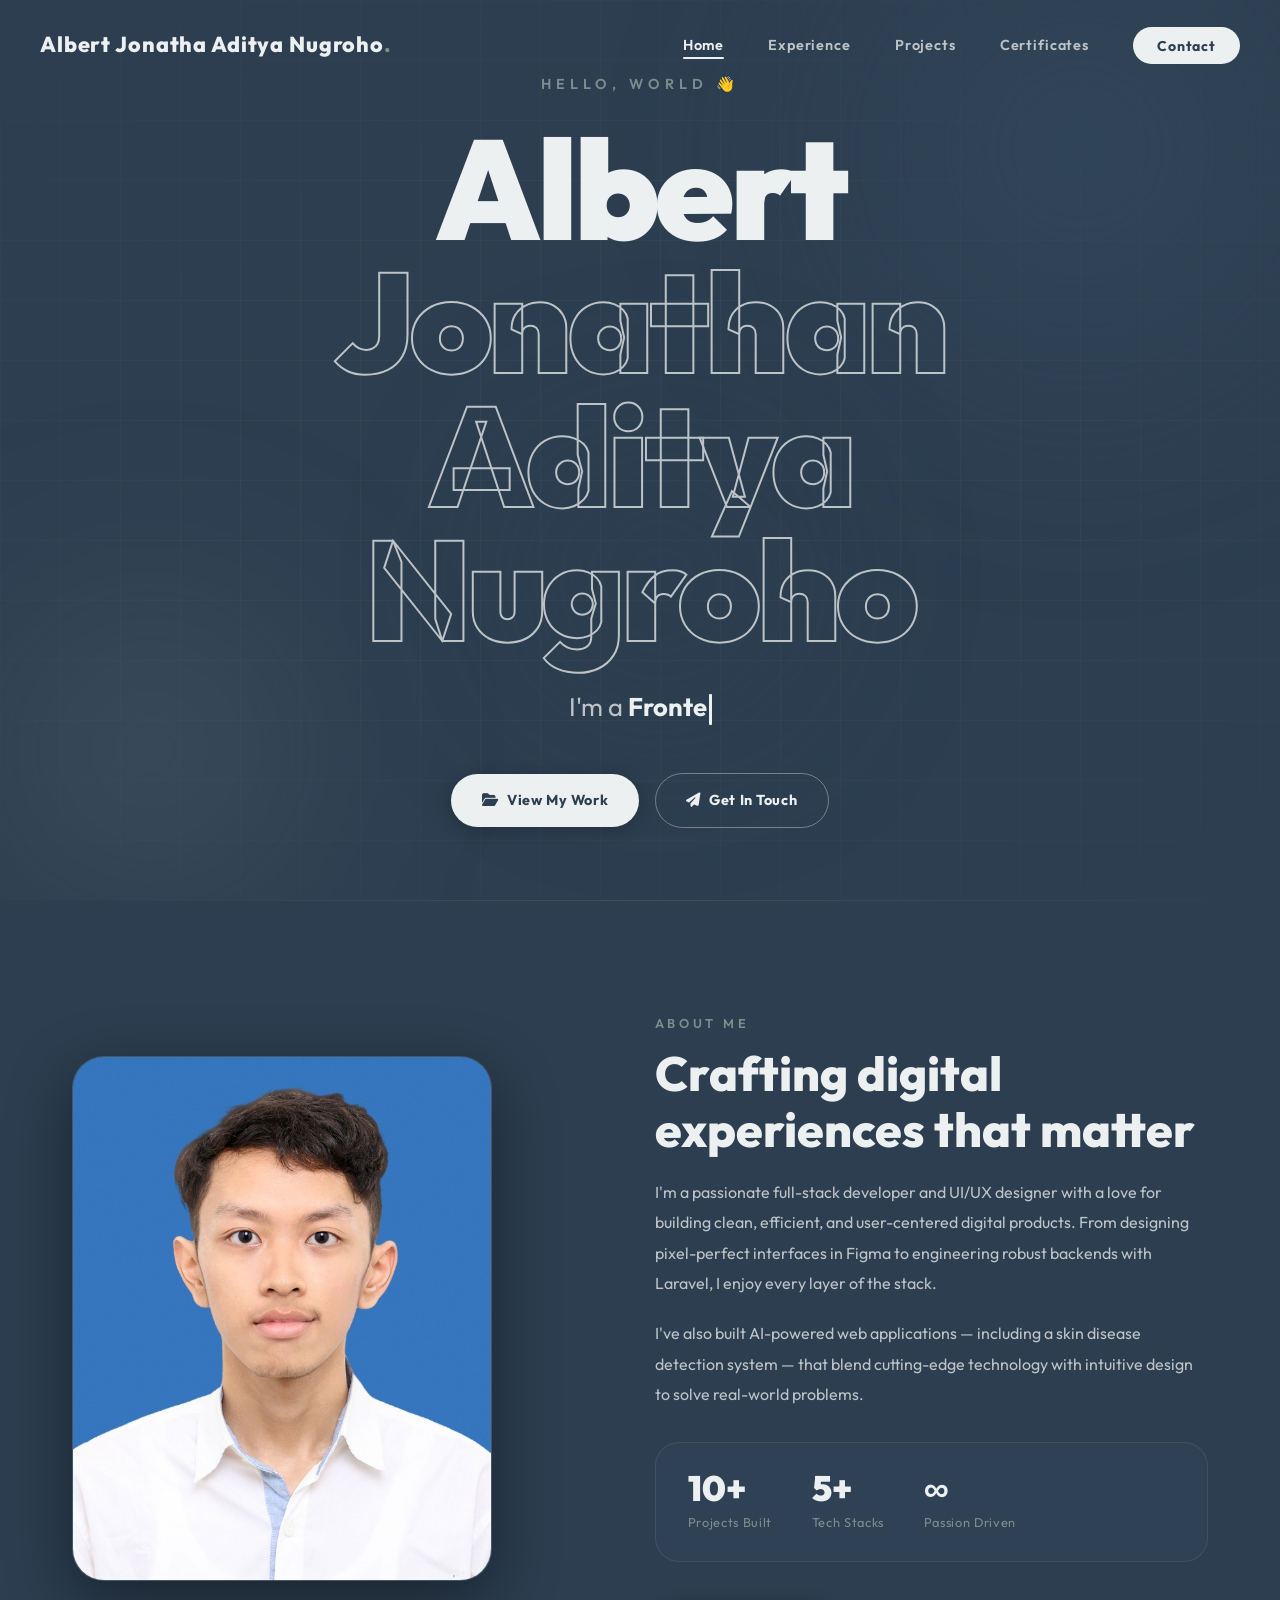
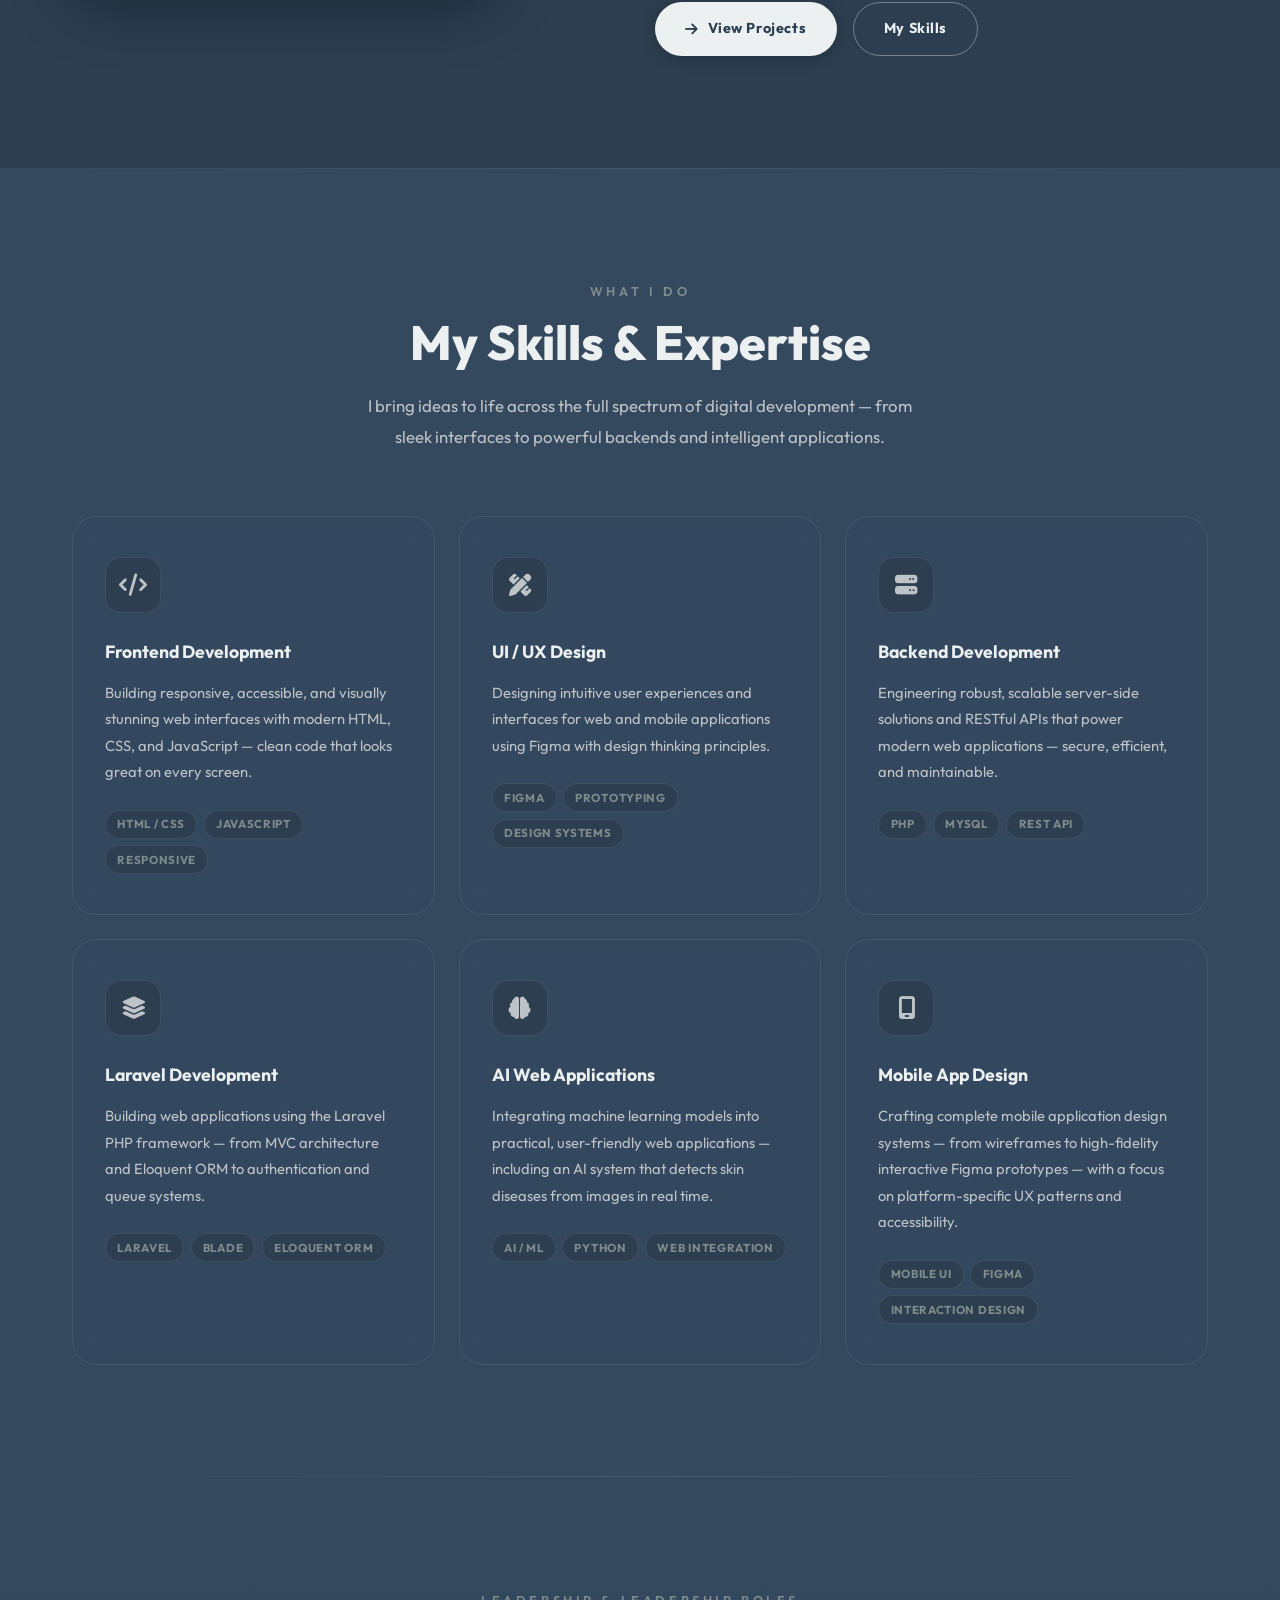
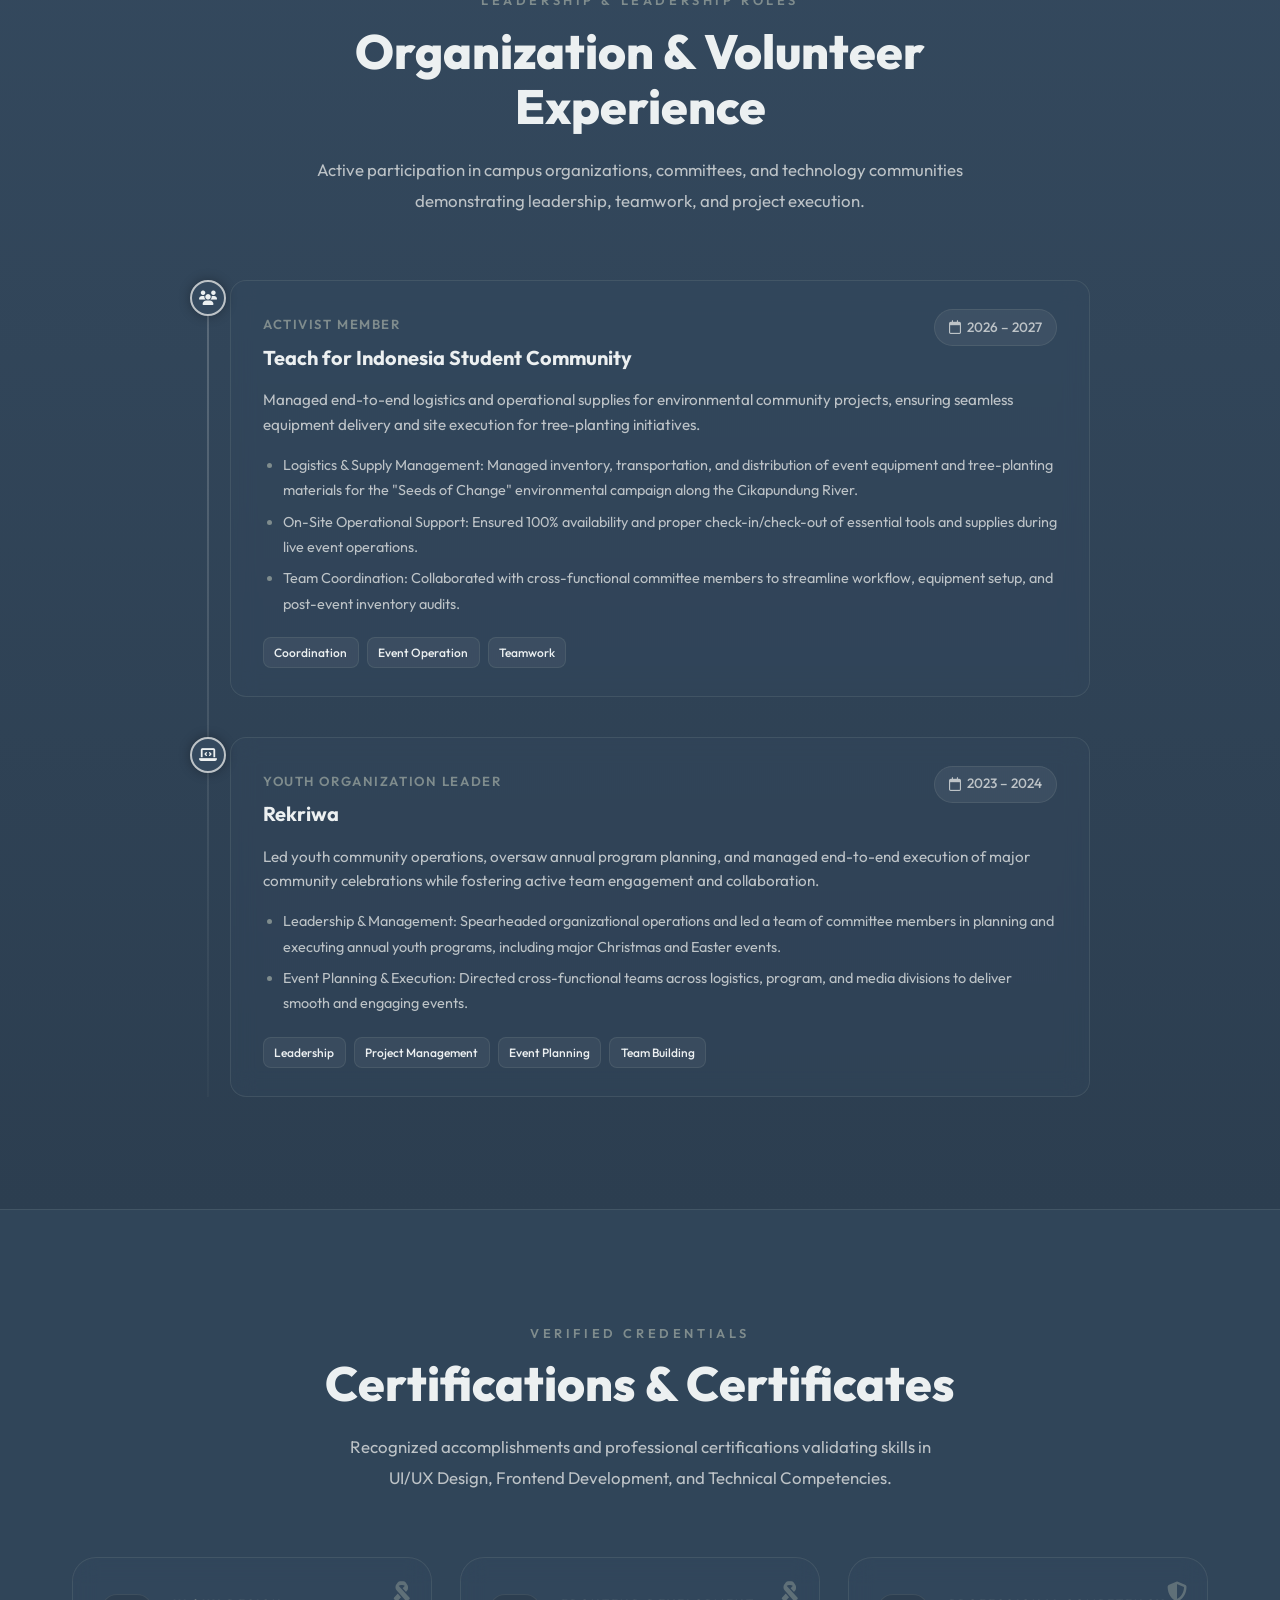
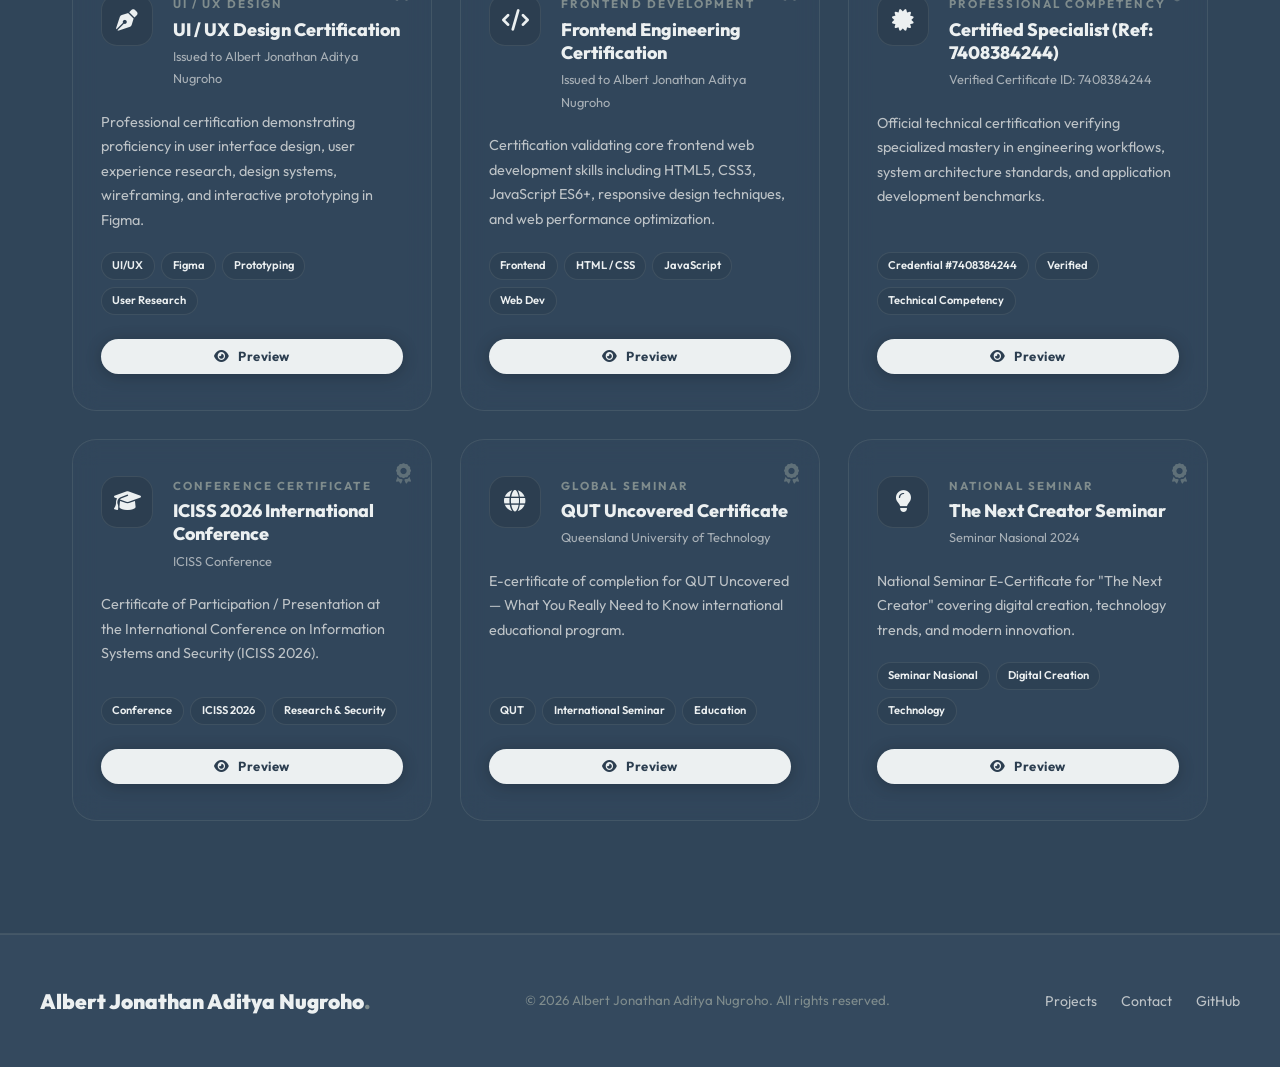
==== index.html @ 88acd9ec "feat: update profile photo in about section" ====
<!DOCTYPE html>
<html lang="en">

<head>
  <meta charset="UTF-8">
  <meta name="viewport" content="width=device-width, initial-scale=1.0">
  <!-- SEO -->
  <meta name="description"
    content="Portfolio of [Your Name] — Frontend Developer, UI/UX Designer, Backend Engineer, and AI Application Builder.">
  <meta name="keywords" content="frontend developer, UI/UX designer, Laravel, backend, portfolio, web developer">
  <meta property="og:title" content="[Your Name] — Portfolio">
  <meta property="og:description" content="Frontend Developer, UI/UX Designer & Backend Engineer">
  <meta property="og:type" content="website">
  <title>Albert Jonathan Aditya Nugroho — Portfolio</title>

  <!-- Google Fonts (Outfit — Campeno fallback until you add font files) -->
  <link rel="preconnect" href="https://fonts.googleapis.com">
  <link rel="preconnect" href="https://fonts.gstatic.com" crossorigin>
  <link href="https://fonts.googleapis.com/css2?family=Outfit:wght@300;400;500;600;700;800;900&display=swap"
    rel="stylesheet">

  <!-- Font Awesome 6 (icons) -->
  <link rel="stylesheet" href="https://cdnjs.cloudflare.com/ajax/libs/font-awesome/6.5.0/css/all.min.css">

  <!-- Stylesheet -->
  <link rel="stylesheet" href="css/style.css">
</head>

<body>

  <!-- NAVBAR -->
  <nav class="navbar" id="navbar" aria-label="Main navigation">
    <div class="navbar-inner">
      <!-- Logo — replace [Your Name] with your actual name -->
      <a href="index.html" class="navbar-logo" aria-label="Home">Albert Jonatha Aditya Nugroho<span>.</span></a>

      <ul class="navbar-menu" id="navbar-menu" role="menubar">
        <li role="none"><a href="index.html" class="nav-link" role="menuitem">Home</a></li>
        <li role="none"><a href="#experience" class="nav-link" role="menuitem">Experience</a></li>
        <li role="none"><a href="projects.html" class="nav-link" role="menuitem">Projects</a></li>
        <li role="none"><a href="#certifications" class="nav-link" role="menuitem">Certificates</a></li>
        <li role="none"><a href="contact.html" class="nav-link nav-cta" role="menuitem">Contact</a></li>
      </ul>

      <button class="hamburger" id="hamburger" aria-label="Toggle navigation" aria-expanded="false">
        <span></span><span></span><span></span>
      </button>
    </div>
  </nav>


  <!-- HERO SECTION -->
  <section class="hero" id="hero" aria-labelledby="hero-name">

    <!-- Animated background blobs -->
    <div class="hero-blob hero-blob-1" aria-hidden="true"></div>
    <div class="hero-blob hero-blob-2" aria-hidden="true"></div>
    <div class="hero-blob hero-blob-3" aria-hidden="true"></div>

    <div class="hero-content">
      <p class="hero-greeting" aria-hidden="true">Hello, World 👋</p>

      <h1 class="hero-name" id="hero-name">
        <span class="name-solid">Albert</span>
        <span class="name-outline">Jonathan Aditya Nugroho</span>
      </h1>

      <p class="hero-role" aria-label="I am a frontend developer, UI/UX designer, and more">
        I'm a&nbsp;<span class="typewriter-text" aria-live="polite">Frontend Developer</span><span class="cursor"
          aria-hidden="true"></span>
      </p>

      <div class="hero-buttons">
        <a href="projects.html" class="btn btn-primary" id="hero-cta-projects">
          <i class="fa-solid fa-folder-open" aria-hidden="true"></i>
          View My Work
        </a>
        <a href="contact.html" class="btn btn-secondary" id="hero-cta-contact">
          <i class="fa-solid fa-paper-plane" aria-hidden="true"></i>
          Get In Touch
        </a>
      </div>
    </div>



  </section>


  <!-- ABOUT SECTION -->
  <section class="about" id="about" aria-labelledby="about-title">
    <div class="about-inner container">

      <!-- Image column -->
      <div class="about-image-wrapper reveal-left">
        <div class="about-image-frame">
          <img src="Photo/Profile_Photo.jpg" alt="Albert Jonathan Aditya Nugroho" class="about-profile-photo">
        </div>
        <!-- <div class="about-frame-deco" aria-hidden="true"></div>
        <div class="about-badge" aria-label="Years of experience">
          <div class="badge-num">4+</div>
          <div class="badge-lbl">Years Experience</div>
        </div> -->
      </div>

      <!-- Text column -->
      <div class="about-content reveal-right">
        <p class="section-label">About Me</p>
        <h2 class="section-title" id="about-title">
          Crafting digital experiences that matter
        </h2>

        <p class="about-text">
          I'm a passionate full-stack developer and UI/UX designer with a love for building
          clean, efficient, and user-centered digital products. From designing pixel-perfect
          interfaces in Figma to engineering robust backends with Laravel, I enjoy every layer
          of the stack.
        </p>
        <p class="about-text">
          I've also built AI-powered web applications — including a skin disease detection
          system — that blend cutting-edge technology with intuitive design to solve real-world
          problems.
        </p>

        <div class="about-stats" aria-label="Key stats">
          <div class="stat-item">
            <div class="stat-num">10+</div>
            <div class="stat-lbl">Projects Built</div>
          </div>
          <div class="stat-item">
            <div class="stat-num">5+</div>
            <div class="stat-lbl">Tech Stacks</div>
          </div>
          <div class="stat-item">
            <div class="stat-num">∞</div>
            <div class="stat-lbl">Passion Driven</div>
          </div>
        </div>

        <div class="about-actions">
          <a href="projects.html" class="btn btn-primary" id="about-cta-projects">
            <i class="fa-solid fa-arrow-right" aria-hidden="true"></i> View Projects
          </a>
          <a href="#skills" class="btn btn-secondary" id="about-cta-skills">My Skills</a>
        </div>
      </div>

    </div>
  </section>


  <!-- SKILLS / WHAT I DO SECTION -->
  <section class="skills" id="skills" aria-labelledby="skills-title">
    <div class="skills-inner container">

      <div class="skills-header">
        <p class="section-label reveal">What I Do</p>
        <h2 class="section-title reveal delay-1" id="skills-title">My Skills &amp; Expertise</h2>
        <p class="section-desc reveal delay-2">
          I bring ideas to life across the full spectrum of digital development —
          from sleek interfaces to powerful backends and intelligent applications.
        </p>
      </div>

      <div class="skills-grid" role="list">

        <!-- Card 1: Frontend -->
        <article class="skill-card reveal delay-1" role="listitem">
          <div class="skill-icon" aria-hidden="true"><i class="fa-solid fa-code"></i></div>
          <h3 class="skill-title">Frontend Development</h3>
          <p class="skill-desc">
            Building responsive, accessible, and visually stunning web interfaces
            with modern HTML, CSS, and JavaScript — clean code that looks great on
            every screen.
          </p>
          <div class="skill-tags" aria-label="Technologies">
            <span class="skill-tag">HTML / CSS</span>
            <span class="skill-tag">JavaScript</span>
            <span class="skill-tag">Responsive</span>
          </div>
        </article>

        <!-- Card 2: UI/UX -->
        <article class="skill-card reveal delay-2" role="listitem">
          <div class="skill-icon" aria-hidden="true"><i class="fa-solid fa-pen-ruler"></i></div>
          <h3 class="skill-title">UI / UX Design</h3>
          <p class="skill-desc">
            Designing intuitive user experiences and interfaces for web
            and mobile applications using Figma with
            design thinking principles.
          </p>
          <div class="skill-tags" aria-label="Technologies">
            <span class="skill-tag">Figma</span>
            <span class="skill-tag">Prototyping</span>
            <span class="skill-tag">Design Systems</span>
          </div>
        </article>

        <!-- Card 3: Backend -->
        <article class="skill-card reveal delay-3" role="listitem">
          <div class="skill-icon" aria-hidden="true"><i class="fa-solid fa-server"></i></div>
          <h3 class="skill-title">Backend Development</h3>
          <p class="skill-desc">
            Engineering robust, scalable server-side solutions and RESTful APIs
            that power modern web applications — secure, efficient, and maintainable.
          </p>
          <div class="skill-tags" aria-label="Technologies">
            <span class="skill-tag">PHP</span>
            <span class="skill-tag">MySQL</span>
            <span class="skill-tag">REST API</span>
          </div>
        </article>

        <!-- Card 4: Laravel -->
        <article class="skill-card reveal delay-2" role="listitem">
          <div class="skill-icon" aria-hidden="true"><i class="fa-solid fa-layer-group"></i></div>
          <h3 class="skill-title">Laravel Development</h3>
          <p class="skill-desc">
            Building web applications using the Laravel PHP
            framework — from MVC architecture and Eloquent ORM to authentication
            and queue systems.
          </p>
          <div class="skill-tags" aria-label="Technologies">
            <span class="skill-tag">Laravel</span>
            <span class="skill-tag">Blade</span>
            <span class="skill-tag">Eloquent ORM</span>
          </div>
        </article>

        <!-- Card 5: AI -->
        <article class="skill-card reveal delay-3" role="listitem">
          <div class="skill-icon" aria-hidden="true"><i class="fa-solid fa-brain"></i></div>
          <h3 class="skill-title">AI Web Applications</h3>
          <p class="skill-desc">
            Integrating machine learning models into practical, user-friendly web
            applications — including an AI system that detects skin diseases from
            images in real time.
          </p>
          <div class="skill-tags" aria-label="Technologies">
            <span class="skill-tag">AI / ML</span>
            <span class="skill-tag">Python</span>
            <span class="skill-tag">Web Integration</span>
          </div>
        </article>

        <!-- Card 6: Mobile Design -->
        <article class="skill-card reveal delay-4" role="listitem">
          <div class="skill-icon" aria-hidden="true"><i class="fa-solid fa-mobile-screen"></i></div>
          <h3 class="skill-title">Mobile App Design</h3>
          <p class="skill-desc">
            Crafting complete mobile application design systems — from wireframes
            to high-fidelity interactive Figma prototypes — with a focus on
            platform-specific UX patterns and accessibility.
          </p>
          <div class="skill-tags" aria-label="Technologies">
            <span class="skill-tag">Mobile UI</span>
            <span class="skill-tag">Figma</span>
            <span class="skill-tag">Interaction Design</span>
          </div>
        </article>

      </div><!-- /skills-grid -->
    </div>
  </section>


  <!-- ORGANIZATION & EXPERIENCE SECTION -->
  <section class="experience" id="experience" aria-labelledby="experience-title">
    <div class="experience-inner container">

      <div class="experience-header">
        <p class="section-label reveal">Leadership &amp; Leadership Roles</p>
        <h2 class="section-title reveal delay-1" id="experience-title">Organization &amp; Volunteer Experience</h2>
        <p class="section-desc reveal delay-2">
          Active participation in campus organizations, committees, and technology communities demonstrating leadership,
          teamwork, and project execution.
        </p>
      </div>

      <div class="timeline" role="list">

        <!-- Experience Item 1 (Edit details below) -->
        <article class="timeline-item reveal delay-1" role="listitem">
          <div class="timeline-marker" aria-hidden="true">
            <i class="fa-solid fa-users"></i>
          </div>
          <div class="timeline-content">
            <div class="timeline-header">
              <div>
                <span class="timeline-role">Activist Member</span>
                <h3 class="timeline-org">Teach for Indonesia Student Community</h3>
              </div>
              <span class="timeline-period"><i class="fa-regular fa-calendar" aria-hidden="true"></i> 2026 – 2027</span>
            </div>
            <p class="timeline-desc">
              Managed end-to-end logistics and operational supplies for environmental community projects, ensuring
              seamless equipment delivery and site execution for tree-planting initiatives.
            </p>
            <ul class="timeline-bullets">
              <li>Logistics & Supply Management: Managed inventory, transportation, and distribution of event equipment
                and tree-planting materials for the "Seeds of Change" environmental campaign along the Cikapundung
                River.</li>
              <li>On-Site Operational Support: Ensured 100% availability and proper check-in/check-out of essential
                tools
                and supplies during live event operations.</li>
              <li>Team Coordination: Collaborated with cross-functional committee members to streamline workflow,
                equipment setup, and post-event inventory audits.</li>
            </ul>
            <div class="timeline-tags">
              <span class="timeline-tag">Coordination</span>
              <span class="timeline-tag">Event Operation</span>
              <span class="timeline-tag">Teamwork</span>
            </div>
          </div>
        </article>

        <!-- Experience Item 2 (Edit details below) -->
        <article class="timeline-item reveal delay-2" role="listitem">
          <div class="timeline-marker" aria-hidden="true">
            <i class="fa-solid fa-laptop-code"></i>
          </div>
          <div class="timeline-content">
            <div class="timeline-header">
              <div>
                <span class="timeline-role">Youth Organization Leader</span>
                <h3 class="timeline-org">Rekriwa</h3>
              </div>
              <span class="timeline-period"><i class="fa-regular fa-calendar" aria-hidden="true"></i> 2023 – 2024</span>
            </div>
            <p class="timeline-desc">
              Led youth community operations, oversaw annual program planning, and managed end-to-end execution of major
              community celebrations while fostering active team engagement and collaboration.
            </p>
            <ul class="timeline-bullets">
              <li>Leadership & Management: Spearheaded organizational operations and led a team of committee members in
                planning and executing annual youth programs, including major Christmas and Easter events.</li>
              <li>Event Planning & Execution: Directed cross-functional teams across logistics, program, and media
                divisions to deliver smooth and engaging events.</li>
            </ul>
            <div class="timeline-tags">
              <span class="timeline-tag">Leadership</span>
              <span class="timeline-tag">Project Management</span>
              <span class="timeline-tag">Event Planning</span>
              <span class="timeline-tag">Team Building</span>
            </div>
          </div>
        </article>

      </div><!-- /timeline -->

    </div>
  </section>


  <!-- CERTIFICATIONS & CERTIFICATES SECTION -->
  <section class="certifications" id="certifications" aria-labelledby="certifications-title">
    <div class="certifications-inner container">

      <div class="certifications-header">
        <p class="section-label reveal">Verified Credentials</p>
        <h2 class="section-title reveal delay-1" id="certifications-title">Certifications &amp; Certificates</h2>
        <p class="section-desc reveal delay-2">
          Recognized accomplishments and professional certifications validating skills in UI/UX Design, Frontend
          Development, and Technical Competencies.
        </p>
      </div>

      <div class="certifications-grid" role="list">

        <!-- 1. UI/UX Certification -->
        <article class="cert-card reveal delay-1" role="listitem">
          <div class="cert-badge-top" aria-hidden="true">
            <i class="fa-solid fa-ribbon"></i>
          </div>
          <div class="cert-header-content">
            <div class="cert-icon" aria-hidden="true">
              <i class="fa-solid fa-pen-nib"></i>
            </div>
            <div class="cert-meta">
              <span class="cert-category">UI / UX Design</span>
              <h3 class="cert-title">UI / UX Design Certification</h3>
              <p class="cert-issuer">Issued to Albert Jonathan Aditya Nugroho</p>
            </div>
          </div>
          <p class="cert-desc">
            Professional certification demonstrating proficiency in user interface design, user experience research,
            design systems, wireframing, and interactive prototyping in Figma.
          </p>
          <div class="cert-tags">
            <span class="cert-tag">UI/UX</span>
            <span class="cert-tag">Figma</span>
            <span class="cert-tag">Prototyping</span>
            <span class="cert-tag">User Research</span>
          </div>
          <div class="cert-actions">
            <button class="btn btn-primary btn-sm open-cert-modal"
              data-pdf="Certificate/UIUX - Albert Jonathan Aditya N.pdf" data-title="UI / UX Design Certification">
              <i class="fa-solid fa-eye" aria-hidden="true"></i> Preview
            </button>
          </div>
        </article>

        <!-- 2. Frontend Development Certification -->
        <article class="cert-card reveal delay-2" role="listitem">
          <div class="cert-badge-top" aria-hidden="true">
            <i class="fa-solid fa-ribbon"></i>
          </div>
          <div class="cert-header-content">
            <div class="cert-icon" aria-hidden="true">
              <i class="fa-solid fa-code"></i>
            </div>
            <div class="cert-meta">
              <span class="cert-category">Frontend Development</span>
              <h3 class="cert-title">Frontend Engineering Certification</h3>
              <p class="cert-issuer">Issued to Albert Jonathan Aditya Nugroho</p>
            </div>
          </div>
          <p class="cert-desc">
            Certification validating core frontend web development skills including HTML5, CSS3, JavaScript ES6+,
            responsive design techniques, and web performance optimization.
          </p>
          <div class="cert-tags">
            <span class="cert-tag">Frontend</span>
            <span class="cert-tag">HTML / CSS</span>
            <span class="cert-tag">JavaScript</span>
            <span class="cert-tag">Web Dev</span>
          </div>
          <div class="cert-actions">
            <button class="btn btn-primary btn-sm open-cert-modal"
              data-pdf="Certificate/FE - Albert Jonathan Aditya N.pdf" data-title="Frontend Engineering Certification">
              <i class="fa-solid fa-eye" aria-hidden="true"></i> Preview
            </button>
          </div>
        </article>

        <!-- 3. Certification ID: Cert7408384244 -->
        <article class="cert-card reveal delay-3" role="listitem">
          <div class="cert-badge-top" aria-hidden="true">
            <i class="fa-solid fa-shield-halved"></i>
          </div>
          <div class="cert-header-content">
            <div class="cert-icon" aria-hidden="true">
              <i class="fa-solid fa-certificate"></i>
            </div>
            <div class="cert-meta">
              <span class="cert-category">Professional Competency</span>
              <h3 class="cert-title">Certified Specialist (Ref: 7408384244)</h3>
              <p class="cert-issuer">Verified Certificate ID: 7408384244</p>
            </div>
          </div>
          <p class="cert-desc">
            Official technical certification verifying specialized mastery in engineering workflows, system architecture
            standards, and application development benchmarks.
          </p>
          <div class="cert-tags">
            <span class="cert-tag">Credential #7408384244</span>
            <span class="cert-tag">Verified</span>
            <span class="cert-tag">Technical Competency</span>
          </div>
          <div class="cert-actions">
            <button class="btn btn-primary btn-sm open-cert-modal" data-pdf="Certification/Cert7408384244.pdf"
              data-title="Certified Specialist (Ref: 7408384244)">
              <i class="fa-solid fa-eye" aria-hidden="true"></i> Preview
            </button>
          </div>
        </article>

        <!-- 4. ICISS 2026 E-Certificate -->
        <article class="cert-card reveal delay-1" role="listitem">
          <div class="cert-badge-top" aria-hidden="true">
            <i class="fa-solid fa-award"></i>
          </div>
          <div class="cert-header-content">
            <div class="cert-icon" aria-hidden="true">
              <i class="fa-solid fa-graduation-cap"></i>
            </div>
            <div class="cert-meta">
              <span class="cert-category">Conference Certificate</span>
              <h3 class="cert-title">ICISS 2026 International Conference</h3>
              <p class="cert-issuer">ICISS Conference</p>
            </div>
          </div>
          <p class="cert-desc">
            Certificate of Participation / Presentation at the International Conference on Information Systems and
            Security (ICISS 2026).
          </p>
          <div class="cert-tags">
            <span class="cert-tag">Conference</span>
            <span class="cert-tag">ICISS 2026</span>
            <span class="cert-tag">Research & Security</span>
          </div>
          <div class="cert-actions">
            <button class="btn btn-primary btn-sm open-cert-modal" data-pdf="Certificate/ICISS 2026 - -189.pdf"
              data-title="ICISS 2026 International Conference Certificate">
              <i class="fa-solid fa-eye" aria-hidden="true"></i> Preview
            </button>
          </div>
        </article>

        <!-- 5. QUT Uncovered E-Certificate -->
        <article class="cert-card reveal delay-2" role="listitem">
          <div class="cert-badge-top" aria-hidden="true">
            <i class="fa-solid fa-award"></i>
          </div>
          <div class="cert-header-content">
            <div class="cert-icon" aria-hidden="true">
              <i class="fa-solid fa-globe"></i>
            </div>
            <div class="cert-meta">
              <span class="cert-category">Global Seminar</span>
              <h3 class="cert-title">QUT Uncovered Certificate</h3>
              <p class="cert-issuer">Queensland University of Technology</p>
            </div>
          </div>
          <p class="cert-desc">
            E-certificate of completion for QUT Uncovered — What You Really Need to Know international educational
            program.
          </p>
          <div class="cert-tags">
            <span class="cert-tag">QUT</span>
            <span class="cert-tag">International Seminar</span>
            <span class="cert-tag">Education</span>
          </div>
          <div class="cert-actions">
            <button class="btn btn-primary btn-sm open-cert-modal"
              data-pdf="Certificate/[A-Z] E-certificate_QUT Uncovered - What You Really Need to Know.pdf"
              data-title="QUT Uncovered Certificate">
              <i class="fa-solid fa-eye" aria-hidden="true"></i> Preview
            </button>
          </div>
        </article>

        <!-- 6. Seminar Nasional - The Next Creator -->
        <article class="cert-card reveal delay-3" role="listitem">
          <div class="cert-badge-top" aria-hidden="true">
            <i class="fa-solid fa-award"></i>
          </div>
          <div class="cert-header-content">
            <div class="cert-icon" aria-hidden="true">
              <i class="fa-solid fa-lightbulb"></i>
            </div>
            <div class="cert-meta">
              <span class="cert-category">National Seminar</span>
              <h3 class="cert-title">The Next Creator Seminar</h3>
              <p class="cert-issuer">Seminar Nasional 2024</p>
            </div>
          </div>
          <p class="cert-desc">
            National Seminar E-Certificate for "The Next Creator" covering digital creation, technology trends, and
            modern innovation.
          </p>
          <div class="cert-tags">
            <span class="cert-tag">Seminar Nasional</span>
            <span class="cert-tag">Digital Creation</span>
            <span class="cert-tag">Technology</span>
          </div>
          <div class="cert-actions">
            <button class="btn btn-primary btn-sm open-cert-modal"
              data-pdf="Certificate/[E-Certificate Seminar Nasional] The Next Creator - 5 Oct 2024-313.pdf"
              data-title="The Next Creator National Seminar Certificate">
              <i class="fa-solid fa-eye" aria-hidden="true"></i> Preview
            </button>
          </div>
        </article>

      </div><!-- /certifications-grid -->
    </div>
  </section>


  <!-- CERTIFICATE PREVIEW MODAL -->
  <div class="cert-modal-backdrop" id="certModal" aria-hidden="true" role="dialog" aria-labelledby="modalTitle">
    <div class="cert-modal-container">
      <div class="cert-modal-header">
        <h3 class="cert-modal-title" id="modalTitle">Certificate Preview</h3>
        <button class="cert-modal-close" id="closeCertModal" aria-label="Close certificate preview">&times;</button>
      </div>
      <div class="cert-modal-body">
        <iframe id="certFrame" src="about:blank" title="Certificate PDF Viewer"></iframe>
      </div>
      <div class="cert-modal-footer">
        <a id="certModalOpenNew" href="#" target="_blank" class="btn btn-primary btn-sm">
          <i class="fa-solid fa-up-right-from-square"></i> Open in New Tab
        </a>
      </div>
    </div>
  </div>


  <!--
 FOOTER
  -->
  <footer class="footer" role="contentinfo">
    <div class="footer-inner">
      <a href="index.html" class="footer-logo" aria-label="Home">Albert Jonathan Aditya Nugroho<span>.</span></a>
      <p class="footer-copy">© 2026 Albert Jonathan Aditya Nugroho. All rights reserved.</p>
      <nav class="footer-links" aria-label="Footer links">
        <a href="projects.html">Projects</a>
        <a href="contact.html">Contact</a>
        <a href="https://github.com/bebret" target="_blank" rel="noopener noreferrer"
          aria-label="GitHub profile">GitHub</a>
      </nav>
    </div>
  </footer>

  <script src="js/main.js"></script>
</body>

</html>
---- css/style.css ----
/* ============================================
   PORTFOLIO — Design System & Styles
   Palette: #2C3E50 | #34495E | #7F8C8D | #BDC3C7 | #ECF0F1
   Font: Campeno (fallback: Outfit via Google Fonts)
   ============================================ */

/* --- Google Fonts (Outfit — Campeno visual fallback) --- */
@import url('https://fonts.googleapis.com/css2?family=Outfit:wght@300;400;500;600;700;800;900&display=swap');

/*
   ─────────────────────────────────────────────
   CAMPENO FONT SETUP
   Download Campeno from dafont.com / 1001fonts.com
   Place the files in the /fonts/ folder, then
   this @font-face rule will automatically activate it.
   ─────────────────────────────────────────────
*/
@font-face {
  font-family: 'Campeno';
  src: url('../fonts/Campeno.woff2') format('woff2'),
    url('../fonts/Campeno.woff') format('woff'),
    url('../fonts/Campeno.ttf') format('truetype');
  font-weight: normal;
  font-style: normal;
  font-display: swap;
}

/* ============================================
   DESIGN TOKENS
   ============================================ */
:root {
  /* Core Palette */
  --clr-bg: #2C3E50;
  --clr-bg-2: #34495E;
  --clr-mid: #7F8C8D;
  --clr-light: #BDC3C7;
  --clr-lightest: #ECF0F1;

  /* Alpha & Glass */
  --clr-bg-alpha: rgba(44, 62, 80, 0.96);
  --clr-bg-2-alpha: rgba(52, 73, 94, 0.65);
  --clr-glass: rgba(52, 73, 94, 0.35);
  --clr-border: rgba(127, 140, 141, 0.22);
  --clr-border-hover: rgba(189, 195, 199, 0.5);

  /* Typography */
  --font: 'Campeno', 'Outfit', sans-serif;

  /* Layout */
  --container: 1200px;
  --section-py: 7rem;
  --section-px: 2rem;

  /* Transitions */
  --t-fast: 0.2s cubic-bezier(0.4, 0, 0.2, 1);
  --t-normal: 0.4s cubic-bezier(0.4, 0, 0.2, 1);
  --t-slow: 0.8s cubic-bezier(0.4, 0, 0.2, 1);

  /* Shadows */
  --shadow-sm: 0 2px 16px rgba(0, 0, 0, 0.22);
  --shadow-md: 0 8px 36px rgba(0, 0, 0, 0.32);
  --shadow-lg: 0 20px 64px rgba(0, 0, 0, 0.42);

  /* Radii */
  --r-sm: 8px;
  --r-md: 16px;
  --r-lg: 24px;
  --r-xl: 32px;
  --r-full: 9999px;
}

/* ============================================
   RESET & BASE
   ============================================ */
*,
*::before,
*::after {
  margin: 0;
  padding: 0;
  box-sizing: border-box;
}

html {
  scroll-behavior: smooth;
  font-size: 16px;
  overflow-x: hidden;
}

body {
  font-family: var(--font);
  background-color: var(--clr-bg);
  color: var(--clr-light);
  line-height: 1.75;
  overflow-x: hidden;
  -webkit-font-smoothing: antialiased;
}

img {
  max-width: 100%;
  display: block;
}

a {
  text-decoration: none;
  color: inherit;
}

ul {
  list-style: none;
}

button {
  cursor: pointer;
  font-family: var(--font);
  border: none;
  outline: none;
  background: none;
}

/* ============================================
   UTILITIES
   ============================================ */
.container {
  max-width: var(--container);
  margin: 0 auto;
  padding: 0 var(--section-px);
}

.section-label {
  font-size: 0.8rem;
  font-weight: 600;
  letter-spacing: 0.28em;
  text-transform: uppercase;
  color: var(--clr-mid);
  margin-bottom: 0.75rem;
}

.section-title {
  font-size: clamp(2rem, 4vw, 3rem);
  font-weight: 800;
  color: var(--clr-lightest);
  line-height: 1.15;
  margin-bottom: 1.25rem;
}

.section-desc {
  font-size: 1.05rem;
  color: var(--clr-light);
  line-height: 1.85;
}

/* Divider line */
.section-line {
  width: 100%;
  height: 1px;
  background: linear-gradient(to right, transparent, var(--clr-border), transparent);
}

/* ============================================
   SCROLL REVEAL
   ============================================ */
.reveal {
  opacity: 0;
  transform: translateY(40px);
  transition: opacity var(--t-slow), transform var(--t-slow);
}

.reveal-left {
  opacity: 0;
  transform: translateX(-50px);
  transition: opacity var(--t-slow), transform var(--t-slow);
}

.reveal-right {
  opacity: 0;
  transform: translateX(50px);
  transition: opacity var(--t-slow), transform var(--t-slow);
}

.reveal.visible,
.reveal-left.visible,
.reveal-right.visible {
  opacity: 1;
  transform: translate(0);
}

.delay-1 {
  transition-delay: 0.08s;
}

.delay-2 {
  transition-delay: 0.16s;
}

.delay-3 {
  transition-delay: 0.24s;
}

.delay-4 {
  transition-delay: 0.32s;
}

.delay-5 {
  transition-delay: 0.40s;
}

.delay-6 {
  transition-delay: 0.48s;
}

/* ============================================
   BUTTONS
   ============================================ */
.btn {
  display: inline-flex;
  align-items: center;
  gap: 0.55rem;
  padding: 0.85rem 1.9rem;
  border-radius: var(--r-full);
  font-family: var(--font);
  font-weight: 700;
  font-size: 0.9rem;
  letter-spacing: 0.04em;
  transition: all var(--t-normal);
  cursor: pointer;
  white-space: nowrap;
}

.btn-primary {
  background: var(--clr-lightest);
  color: var(--clr-bg);
  box-shadow: var(--shadow-sm);
}

.btn-primary:hover {
  background: var(--clr-light);
  transform: translateY(-3px);
  box-shadow: var(--shadow-md);
}

.btn-secondary {
  background: transparent;
  color: var(--clr-lightest);
  border: 1.5px solid var(--clr-border-hover);
}

.btn-secondary:hover {
  background: var(--clr-glass);
  border-color: var(--clr-lightest);
  transform: translateY(-3px);
}

.btn-sm {
  padding: 0.6rem 1.25rem;
  font-size: 0.82rem;
}

/* ============================================
   NAVBAR
   ============================================ */
.navbar {
  position: fixed;
  top: 0;
  left: 0;
  width: 100%;
  z-index: 1000;
  padding: 1.6rem 2rem;
  transition: all var(--t-normal);
}

.navbar.scrolled {
  background: var(--clr-bg-alpha);
  backdrop-filter: blur(24px);
  -webkit-backdrop-filter: blur(24px);
  padding: 1rem 2rem;
  border-bottom: 1px solid var(--clr-border);
  box-shadow: var(--shadow-sm);
}

.navbar-inner {
  max-width: var(--container);
  margin: 0 auto;
  display: flex;
  align-items: center;
  justify-content: space-between;
}

.navbar-logo {
  font-size: 1.35rem;
  font-weight: 800;
  color: var(--clr-lightest);
  letter-spacing: 0.04em;
  transition: opacity var(--t-fast);
}

.navbar-logo span {
  color: var(--clr-mid);
}

.navbar-logo:hover {
  opacity: 0.8;
}

.navbar-menu {
  display: flex;
  align-items: center;
  gap: 2.75rem;
}

.nav-link {
  font-size: 0.9rem;
  font-weight: 600;
  color: var(--clr-light);
  letter-spacing: 0.06em;
  position: relative;
  transition: color var(--t-fast);
}

.nav-link::after {
  content: '';
  position: absolute;
  bottom: -5px;
  left: 0;
  width: 0;
  height: 2px;
  background: var(--clr-lightest);
  border-radius: 2px;
  transition: width var(--t-normal);
}

.nav-link:hover,
.nav-link.active {
  color: var(--clr-lightest);
}

.nav-link:hover::after,
.nav-link.active::after {
  width: 100%;
}

.nav-cta {
  padding: 0.6rem 1.5rem;
  background: var(--clr-lightest);
  color: var(--clr-bg) !important;
  border-radius: var(--r-full);
  font-weight: 700;
  font-size: 0.88rem;
  transition: all var(--t-normal) !important;
}

.nav-cta::after {
  display: none !important;
}

.nav-cta:hover {
  background: var(--clr-light) !important;
  transform: translateY(-2px);
  box-shadow: var(--shadow-sm);
}

/* Hamburger */
.hamburger {
  display: none;
  flex-direction: column;
  gap: 5px;
  padding: 0.5rem;
  z-index: 1001;
}

.hamburger span {
  display: block;
  width: 24px;
  height: 2px;
  background: var(--clr-lightest);
  border-radius: 2px;
  transition: all var(--t-normal);
}

.hamburger.active span:nth-child(1) {
  transform: rotate(45deg) translate(5px, 5px);
}

.hamburger.active span:nth-child(2) {
  opacity: 0;
  width: 0;
}

.hamburger.active span:nth-child(3) {
  transform: rotate(-45deg) translate(5px, -5px);
}

/* ============================================
   HERO
   ============================================ */
.hero {
  position: relative;
  min-height: 100vh;
  display: flex;
  align-items: center;
  justify-content: center;
  overflow: hidden;
  background: var(--clr-bg);
}

/* Subtle grid texture */
.hero::before {
  content: '';
  position: absolute;
  inset: 0;
  background-image:
    linear-gradient(var(--clr-border) 1px, transparent 1px),
    linear-gradient(90deg, var(--clr-border) 1px, transparent 1px);
  background-size: 60px 60px;
  mask-image: radial-gradient(ellipse 80% 70% at 50% 50%, black 40%, transparent 100%);
  pointer-events: none;
  opacity: 0.35;
}

/* Animated blob backgrounds */
.hero-blob {
  position: absolute;
  border-radius: 50%;
  filter: blur(90px);
  pointer-events: none;
  will-change: transform;
}

.hero-blob-1 {
  width: 700px;
  height: 700px;
  background: radial-gradient(circle, rgba(52, 73, 94, 0.85) 0%, transparent 65%);
  top: -200px;
  right: -150px;
  animation: floatBlob 12s ease-in-out infinite;
}

.hero-blob-2 {
  width: 500px;
  height: 500px;
  background: radial-gradient(circle, rgba(127, 140, 141, 0.25) 0%, transparent 65%);
  bottom: -100px;
  left: -100px;
  animation: floatBlob 9s ease-in-out infinite reverse;
}

.hero-blob-3 {
  width: 350px;
  height: 350px;
  background: radial-gradient(circle, rgba(44, 62, 80, 0.9) 0%, transparent 65%);
  top: 45%;
  left: 38%;
  animation: floatBlob 15s ease-in-out infinite 3s;
}

.hero-content {
  position: relative;
  z-index: 2;
  text-align: center;
  padding: 2rem;
  max-width: 900px;
}

.hero-greeting {
  font-size: 0.9rem;
  font-weight: 600;
  color: var(--clr-mid);
  letter-spacing: 0.35em;
  text-transform: uppercase;
  margin-bottom: 1.5rem;
  animation: heroFadeUp 0.9s ease forwards;
}

.hero-name {
  font-size: clamp(4rem, 11vw, 9rem);
  font-weight: 900;
  line-height: 0.95;
  letter-spacing: -0.03em;
  margin-bottom: 1.75rem;
  animation: heroFadeUp 0.9s ease 0.2s both;
}

.hero-name .name-solid {
  color: var(--clr-lightest);
  display: block;
}

.hero-name .name-outline {
  display: block;
  color: transparent;
  -webkit-text-stroke: 2px var(--clr-light);
  transition: -webkit-text-stroke-color var(--t-normal);
}

.hero-name:hover .name-outline {
  -webkit-text-stroke-color: var(--clr-lightest);
}

.hero-role {
  font-size: clamp(1.15rem, 2.5vw, 1.6rem);
  font-weight: 400;
  color: var(--clr-light);
  margin-bottom: 2.75rem;
  min-height: 2.8rem;
  animation: heroFadeUp 0.9s ease 0.4s both;
}

.hero-role .typewriter-text {
  color: var(--clr-lightest);
  font-weight: 700;
}

.cursor {
  display: inline-block;
  width: 3px;
  height: 1.2em;
  background: var(--clr-lightest);
  margin-left: 2px;
  vertical-align: middle;
  border-radius: 1px;
  animation: blink 1s step-end infinite;
}

.hero-buttons {
  display: flex;
  align-items: center;
  justify-content: center;
  gap: 1rem;
  flex-wrap: wrap;
  animation: heroFadeUp 0.9s ease 0.6s both;
}

.hero-scroll-indicator {
  position: absolute;
  bottom: 2.5rem;
  left: 50%;
  transform: translateX(-50%);
  display: flex;
  flex-direction: column;
  align-items: center;
  gap: 0.6rem;
  color: var(--clr-mid);
  font-size: 0.72rem;
  letter-spacing: 0.25em;
  text-transform: uppercase;
  animation: heroFadeUp 1s ease 1s both;
}

.scroll-bar {
  width: 1.5px;
  height: 52px;
  background: linear-gradient(to bottom, transparent, var(--clr-mid));
  border-radius: 2px;
  position: relative;
  overflow: hidden;
}

.scroll-bar::after {
  content: '';
  position: absolute;
  top: 0;
  left: 0;
  width: 100%;
  height: 100%;
  background: var(--clr-lightest);
  animation: scrollDrop 2s ease-in-out infinite;
}

/* ============================================
   ABOUT SECTION
   ============================================ */
.about {
  padding: var(--section-py) var(--section-px);
  background: var(--clr-bg);
  position: relative;
}

.about::before {
  content: '';
  position: absolute;
  top: 0;
  left: 0;
  right: 0;
  height: 1px;
  background: linear-gradient(to right, transparent, var(--clr-border), transparent);
}

.about-inner {
  max-width: var(--container);
  margin: 0 auto;
  display: grid;
  grid-template-columns: 1fr 1.1fr;
  gap: 5rem;
  align-items: center;
}

.about-image-wrapper {
  position: relative;
  padding-bottom: 2rem;
  padding-right: 2rem;
}

.about-image-frame {
  position: relative;
  width: 100%;
  max-width: 420px;
  aspect-ratio: 4/5;
  border-radius: var(--r-xl);
  overflow: hidden;
  background: var(--clr-bg-2);
  border: 1px solid var(--clr-border);
  box-shadow: var(--shadow-lg);
}

.about-image-frame img {
  width: 100%;
  height: 100%;
  object-fit: cover;
}

.about-img-placeholder {
  width: 100%;
  height: 100%;
  display: flex;
  flex-direction: column;
  align-items: center;
  justify-content: center;
  gap: 0.75rem;
  background: linear-gradient(145deg, var(--clr-bg) 0%, var(--clr-bg-2) 100%);
  color: var(--clr-mid);
}

.about-img-placeholder i {
  font-size: 3.5rem;
}

.about-img-placeholder p {
  font-size: 0.85rem;
  letter-spacing: 0.1em;
}

.about-frame-deco {
  position: absolute;
  top: 20px;
  left: 20px;
  width: 100%;
  max-width: 420px;
  aspect-ratio: 4/5;
  border: 2px solid var(--clr-border);
  border-radius: var(--r-xl);
  z-index: -1;
}

.about-badge {
  position: absolute;
  bottom: 0.5rem;
  right: 0.5rem;
  background: var(--clr-bg-2);
  border: 1px solid var(--clr-border);
  border-radius: var(--r-md);
  padding: 1.1rem 1.5rem;
  box-shadow: var(--shadow-md);
  text-align: center;
  backdrop-filter: blur(10px);
}

.badge-num {
  font-size: 2.2rem;
  font-weight: 900;
  color: var(--clr-lightest);
  line-height: 1;
}

.badge-lbl {
  font-size: 0.75rem;
  color: var(--clr-mid);
  letter-spacing: 0.12em;
  text-transform: uppercase;
  margin-top: 0.3rem;
}

.about-text {
  color: var(--clr-light);
  line-height: 1.9;
  margin-bottom: 1.25rem;
  font-size: 1rem;
}

.about-stats {
  display: flex;
  gap: 2.5rem;
  margin: 2rem 0 2.5rem;
  padding: 1.75rem 2rem;
  background: var(--clr-glass);
  border: 1px solid var(--clr-border);
  border-radius: var(--r-lg);
}

.stat-num {
  font-size: 2.2rem;
  font-weight: 900;
  color: var(--clr-lightest);
  line-height: 1;
}

.stat-lbl {
  font-size: 0.8rem;
  color: var(--clr-mid);
  margin-top: 0.3rem;
  letter-spacing: 0.05em;
}

.about-actions {
  display: flex;
  gap: 1rem;
  flex-wrap: wrap;
}

/* ============================================
   SKILLS / WHAT I DO
   ============================================ */
.skills {
  padding: var(--section-py) var(--section-px);
  background: var(--clr-bg-2);
  position: relative;
  overflow: hidden;
}

.skills::before {
  content: '';
  position: absolute;
  top: 0;
  left: 0;
  right: 0;
  height: 1px;
  background: linear-gradient(to right, transparent, var(--clr-border), transparent);
}

.skills::after {
  content: '';
  position: absolute;
  bottom: 0;
  left: 0;
  right: 0;
  height: 1px;
  background: linear-gradient(to right, transparent, var(--clr-border), transparent);
}

.skills-inner {
  max-width: var(--container);
  margin: 0 auto;
}

.skills-header {
  text-align: center;
  margin-bottom: 4rem;
}

.skills-header .section-desc {
  max-width: 580px;
  margin: 0 auto;
}

.skills-grid {
  display: grid;
  grid-template-columns: repeat(3, 1fr);
  gap: 1.5rem;
}

.skill-card {
  background: var(--clr-glass);
  backdrop-filter: blur(12px);
  -webkit-backdrop-filter: blur(12px);
  border: 1px solid var(--clr-border);
  border-radius: var(--r-lg);
  padding: 2.5rem 2rem;
  transition: all var(--t-normal);
  position: relative;
  overflow: hidden;
}

.skill-card::before {
  content: '';
  position: absolute;
  top: 0;
  left: 0;
  right: 0;
  height: 3px;
  background: linear-gradient(90deg, var(--clr-mid), var(--clr-lightest));
  opacity: 0;
  transition: opacity var(--t-normal);
}

.skill-card:hover {
  background: rgba(52, 73, 94, 0.65);
  border-color: var(--clr-border-hover);
  transform: translateY(-10px);
  box-shadow: var(--shadow-lg);
}

.skill-card:hover::before {
  opacity: 1;
}

.skill-icon {
  width: 56px;
  height: 56px;
  background: var(--clr-bg);
  border: 1px solid var(--clr-border);
  border-radius: var(--r-md);
  display: flex;
  align-items: center;
  justify-content: center;
  font-size: 1.4rem;
  color: var(--clr-light);
  margin-bottom: 1.5rem;
  transition: all var(--t-normal);
}

.skill-card:hover .skill-icon {
  color: var(--clr-lightest);
  border-color: var(--clr-mid);
}

.skill-title {
  font-size: 1.1rem;
  font-weight: 700;
  color: var(--clr-lightest);
  margin-bottom: 0.75rem;
}

.skill-desc {
  font-size: 0.92rem;
  color: var(--clr-light);
  line-height: 1.8;
}

.skill-tags {
  display: flex;
  flex-wrap: wrap;
  gap: 0.4rem;
  margin-top: 1.5rem;
}

.skill-tag {
  font-size: 0.72rem;
  font-weight: 700;
  color: var(--clr-mid);
  background: var(--clr-bg);
  border: 1px solid var(--clr-border);
  border-radius: var(--r-full);
  padding: 0.22rem 0.7rem;
  letter-spacing: 0.06em;
  text-transform: uppercase;
}

/* ============================================
   PAGE HERO (Projects & Contact pages)
   ============================================ */
.page-hero {
  padding: 10rem var(--section-px) 5rem;
  text-align: center;
  position: relative;
  overflow: hidden;
  background: var(--clr-bg);
}

.page-hero::before {
  content: '';
  position: absolute;
  inset: 0;
  background-image: linear-gradient(var(--clr-border) 1px, transparent 1px),
    linear-gradient(90deg, var(--clr-border) 1px, transparent 1px);
  background-size: 60px 60px;
  mask-image: radial-gradient(ellipse 70% 80% at 50% 50%, black 30%, transparent 100%);
  opacity: 0.3;
  pointer-events: none;
}

.page-hero-blob {
  position: absolute;
  border-radius: 50%;
  filter: blur(90px);
  pointer-events: none;
}

.page-hero-blob-1 {
  width: 600px;
  height: 600px;
  background: radial-gradient(circle, rgba(52, 73, 94, 0.7) 0%, transparent 65%);
  top: -200px;
  right: -100px;
}

.page-hero-blob-2 {
  width: 350px;
  height: 350px;
  background: radial-gradient(circle, rgba(127, 140, 141, 0.2) 0%, transparent 65%);
  bottom: -80px;
  left: 10%;
}

.page-hero-content {
  position: relative;
  z-index: 2;
}

.page-hero-label {
  font-size: 0.8rem;
  font-weight: 700;
  letter-spacing: 0.35em;
  text-transform: uppercase;
  color: var(--clr-mid);
  margin-bottom: 1rem;
}

.page-hero-title {
  font-size: clamp(2.5rem, 6vw, 4.5rem);
  font-weight: 900;
  color: var(--clr-lightest);
  line-height: 1.1;
  margin-bottom: 1.5rem;
}

.page-hero-desc {
  font-size: 1.05rem;
  color: var(--clr-light);
  max-width: 550px;
  margin: 0 auto;
  line-height: 1.85;
}

/* ============================================
   PROJECTS PAGE
   ============================================ */
.projects-section {
  padding: var(--section-py) var(--section-px);
  background: var(--clr-bg);
}

.projects-inner {
  max-width: var(--container);
  margin: 0 auto;
}

/* Filter */
.projects-filter {
  display: flex;
  align-items: center;
  justify-content: center;
  gap: 0.65rem;
  flex-wrap: wrap;
  margin-bottom: 3.5rem;
}

.filter-btn {
  padding: 0.5rem 1.3rem;
  border-radius: var(--r-full);
  font-family: var(--font);
  font-size: 0.82rem;
  font-weight: 700;
  color: var(--clr-light);
  background: var(--clr-glass);
  border: 1px solid var(--clr-border);
  cursor: pointer;
  transition: all var(--t-fast);
  letter-spacing: 0.08em;
  text-transform: uppercase;
}

.filter-btn:hover,
.filter-btn.active {
  background: var(--clr-lightest);
  color: var(--clr-bg);
  border-color: var(--clr-lightest);
}

/* Grid */
.projects-grid {
  display: grid;
  grid-template-columns: repeat(2, 1fr);
  gap: 1.75rem;
}

.project-card {
  background: var(--clr-bg-2);
  border: 1px solid var(--clr-border);
  border-radius: var(--r-lg);
  overflow: hidden;
  display: flex;
  flex-direction: column;
  transition: all var(--t-normal);
}

.project-card:hover {
  border-color: var(--clr-border-hover);
  transform: translateY(-8px);
  box-shadow: var(--shadow-lg);
}

.project-card.hidden {
  display: none;
}

/* Preview area */
.project-preview {
  position: relative;
  width: 100%;
  aspect-ratio: 16/9;
  background: var(--clr-bg);
  overflow: hidden;
  flex-shrink: 0;
}

.project-preview iframe {
  width: 100%;
  height: 100%;
  border: none;
  pointer-events: auto;
}

.project-preview-image {
  width: 100%;
  height: 100%;
  object-fit: cover;
}

/* If an iframe is present, hide placeholder and overlay so user can interact directly */
.project-preview:has(iframe) .project-preview-placeholder,
.project-preview:has(iframe) .project-preview-overlay {
  display: none !important;
}

.project-preview-placeholder {
  width: 100%;
  height: 100%;
  display: flex;
  flex-direction: column;
  align-items: center;
  justify-content: center;
  gap: 1rem;
  background: linear-gradient(145deg, var(--clr-bg) 0%, var(--clr-bg-2) 100%);
  color: var(--clr-mid);
  text-align: center;
  padding: 2rem;
}

.project-preview-placeholder i {
  font-size: 3rem;
}

.project-preview-placeholder p {
  font-size: 0.875rem;
  line-height: 1.6;
  color: var(--clr-mid);
}

.project-preview-overlay {
  position: absolute;
  inset: 0;
  background: rgba(44, 62, 80, 0.85);
  display: flex;
  align-items: center;
  justify-content: center;
  gap: 0.75rem;
  opacity: 0;
  transition: opacity var(--t-normal);
  z-index: 2;
}

.project-card:hover .project-preview-overlay {
  opacity: 1;
}

/* Info */
.project-info {
  padding: 1.75rem;
  flex: 1;
  display: flex;
  flex-direction: column;
}

.project-category {
  font-size: 0.72rem;
  font-weight: 800;
  letter-spacing: 0.22em;
  text-transform: uppercase;
  color: var(--clr-mid);
  margin-bottom: 0.6rem;
}

.project-title {
  font-size: 1.2rem;
  font-weight: 800;
  color: var(--clr-lightest);
  margin-bottom: 0.75rem;
  line-height: 1.3;
}

.project-desc {
  font-size: 0.9rem;
  color: var(--clr-light);
  line-height: 1.75;
  margin-bottom: 1.25rem;
  flex: 1;
}

.project-tech {
  display: flex;
  flex-wrap: wrap;
  gap: 0.4rem;
  margin-bottom: 1.5rem;
}

.tech-badge {
  font-size: 0.7rem;
  font-weight: 700;
  padding: 0.22rem 0.7rem;
  border-radius: var(--r-full);
  background: var(--clr-bg);
  color: var(--clr-light);
  border: 1px solid var(--clr-border);
  letter-spacing: 0.06em;
  text-transform: uppercase;
}

.project-links {
  display: flex;
  gap: 0.75rem;
  flex-wrap: wrap;
}

/* Wide Figma card */
.project-card.figma-wide {
  grid-column: span 2;
  flex-direction: row;
}

.figma-wide .project-preview {
  width: 55%;
  aspect-ratio: auto;
  min-height: 320px;
  flex-shrink: 0;
}

.figma-wide .project-info {
  padding: 2.5rem;
  justify-content: center;
}

/* Figma embed note */
.figma-embed-note {
  margin-top: 1rem;
  padding: 1rem 1.25rem;
  background: rgba(44, 62, 80, 0.6);
  border: 1px dashed var(--clr-border);
  border-radius: var(--r-md);
  font-size: 0.82rem;
  color: var(--clr-mid);
  line-height: 1.6;
}

.figma-embed-note strong {
  color: var(--clr-light);
}

/* ============================================
   CONTACT PAGE
   ============================================ */
.contact-section {
  padding: var(--section-py) var(--section-px);
  background: var(--clr-bg);
}

.contact-inner {
  max-width: var(--container);
  margin: 0 auto;
  display: grid;
  grid-template-columns: 1fr 1.5fr;
  gap: 4rem;
  align-items: start;
}

.contact-info .section-title {
  margin-bottom: 0.75rem;
}

.contact-info .section-desc {
  margin-bottom: 2.5rem;
}

.contact-items {
  display: flex;
  flex-direction: column;
  gap: 1rem;
  margin-bottom: 2.5rem;
}

.contact-item {
  display: flex;
  align-items: center;
  gap: 1rem;
  padding: 1rem 1.25rem;
  background: var(--clr-glass);
  border: 1px solid var(--clr-border);
  border-radius: var(--r-md);
  transition: all var(--t-fast);
}

.contact-item:hover {
  border-color: var(--clr-border-hover);
}

.contact-item-icon {
  width: 42px;
  height: 42px;
  background: var(--clr-bg);
  border-radius: var(--r-sm);
  display: flex;
  align-items: center;
  justify-content: center;
  color: var(--clr-light);
  font-size: 1rem;
  flex-shrink: 0;
}

.contact-item-text strong {
  display: block;
  font-size: 0.72rem;
  font-weight: 700;
  color: var(--clr-mid);
  letter-spacing: 0.15em;
  text-transform: uppercase;
  margin-bottom: 0.2rem;
}

.contact-item-text span {
  color: var(--clr-lightest);
  font-size: 0.95rem;
}

.contact-socials {
  display: flex;
  gap: 0.75rem;
}

.social-link {
  width: 44px;
  height: 44px;
  display: flex;
  align-items: center;
  justify-content: center;
  background: var(--clr-glass);
  border: 1px solid var(--clr-border);
  border-radius: var(--r-md);
  color: var(--clr-light);
  font-size: 1.1rem;
  transition: all var(--t-normal);
}

.social-link:hover {
  background: var(--clr-bg-2);
  border-color: var(--clr-light);
  color: var(--clr-lightest);
  transform: translateY(-3px);
}

/* Form */
.contact-form-wrapper {
  background: var(--clr-bg-2);
  border: 1px solid var(--clr-border);
  border-radius: var(--r-xl);
  padding: 3rem;
}

.form-group {
  margin-bottom: 1.5rem;
}

.form-row {
  display: grid;
  grid-template-columns: 1fr 1fr;
  gap: 1rem;
}

.form-label {
  display: block;
  font-size: 0.8rem;
  font-weight: 700;
  color: var(--clr-light);
  margin-bottom: 0.5rem;
  letter-spacing: 0.08em;
  text-transform: uppercase;
}

.form-input,
.form-textarea {
  width: 100%;
  padding: 0.9rem 1.25rem;
  background: var(--clr-bg);
  border: 1.5px solid var(--clr-border);
  border-radius: var(--r-md);
  font-family: var(--font);
  font-size: 0.95rem;
  color: var(--clr-lightest);
  transition: border-color var(--t-fast), background var(--t-fast);
  outline: none;
}

.form-input::placeholder,
.form-textarea::placeholder {
  color: var(--clr-mid);
}

.form-input:focus,
.form-textarea:focus {
  border-color: var(--clr-light);
  background: rgba(44, 62, 80, 0.9);
}

.form-textarea {
  min-height: 160px;
  resize: vertical;
  line-height: 1.75;
}

.form-submit {
  width: 100%;
  padding: 1rem;
  font-size: 1rem;
  justify-content: center;
}

.form-success {
  display: none;
  margin-top: 1rem;
  padding: 1rem 1.25rem;
  background: rgba(52, 73, 94, 0.5);
  border: 1px solid var(--clr-mid);
  border-radius: var(--r-md);
  color: var(--clr-lightest);
  font-size: 0.9rem;
  text-align: center;
}

/* ============================================
   FOOTER
   ============================================ */
.footer {
  background: var(--clr-bg-2);
  border-top: 1px solid var(--clr-border);
  padding: 3rem 2rem;
}

.footer-inner {
  max-width: var(--container);
  margin: 0 auto;
  display: flex;
  align-items: center;
  justify-content: space-between;
  flex-wrap: wrap;
  gap: 1.5rem;
}

.footer-logo {
  font-size: 1.3rem;
  font-weight: 900;
  color: var(--clr-lightest);
}

.footer-logo span {
  color: var(--clr-mid);
}

.footer-copy {
  font-size: 0.83rem;
  color: var(--clr-mid);
}

.footer-links {
  display: flex;
  gap: 1.5rem;
}

.footer-links a {
  font-size: 0.88rem;
  color: var(--clr-light);
  transition: color var(--t-fast);
}

.footer-links a:hover {
  color: var(--clr-lightest);
}

/* ============================================
   KEYFRAMES
   ============================================ */
@keyframes heroFadeUp {
  from {
    opacity: 0;
    transform: translateY(32px);
  }

  to {
    opacity: 1;
    transform: translateY(0);
  }
}

@keyframes floatBlob {

  0%,
  100% {
    transform: translateY(0px) scale(1);
  }

  33% {
    transform: translateY(-40px) scale(1.06);
  }

  66% {
    transform: translateY(20px) scale(0.97);
  }
}

@keyframes blink {

  0%,
  100% {
    opacity: 1;
  }

  50% {
    opacity: 0;
  }
}

@keyframes scrollDrop {
  0% {
    transform: translateY(-100%);
  }

  100% {
    transform: translateY(200%);
  }
}

/* ============================================
   RESPONSIVE
   ============================================ */
@media (max-width: 1024px) {
  .skills-grid {
    grid-template-columns: repeat(2, 1fr);
  }

  .projects-grid {
    grid-template-columns: 1fr;
  }

  .project-card.figma-wide {
    grid-column: span 1;
    flex-direction: column;
  }

  .figma-wide .project-preview {
    width: 100%;
    aspect-ratio: 16/9;
    min-height: auto;
  }

  .about-inner {
    grid-template-columns: 1fr;
    gap: 3rem;
  }

  .about-image-wrapper {
    padding-right: 0;
    max-width: 420px;
  }

  .contact-inner {
    grid-template-columns: 1fr;
  }
}

@media (max-width: 768px) {
  :root {
    --section-py: 5rem;
    --section-px: 1.5rem;
  }

  .navbar-menu {
    position: fixed;
    top: 0;
    right: -100%;
    width: 280px;
    height: 100vh;
    background: var(--clr-bg-alpha);
    backdrop-filter: blur(24px);
    flex-direction: column;
    align-items: flex-start;
    padding: 6rem 2rem 2rem;
    gap: 2rem;
    transition: right var(--t-normal);
    border-left: 1px solid var(--clr-border);
  }

  .navbar-menu.open {
    right: 0;
  }

  .nav-link {
    font-size: 1.15rem;
  }

  .hamburger {
    display: flex;
  }

  .skills-grid {
    grid-template-columns: 1fr;
  }

  .form-row {
    grid-template-columns: 1fr;
  }

  .about-stats {
    flex-wrap: wrap;
    gap: 1.5rem;
  }

  .hero-buttons {
    flex-direction: column;
    align-items: center;
  }

  .footer-inner {
    flex-direction: column;
    text-align: center;
  }

  .contact-form-wrapper {
    padding: 2rem 1.5rem;
  }

  .about-badge {
    right: 0;
  }
}

@media (max-width: 480px) {
  .hero-name {
    font-size: clamp(3rem, 14vw, 5rem);
  }
}

/* ============================================
   CERTIFICATIONS & CERTIFICATES SECTION
   ============================================ */
.certifications {
  padding: var(--section-py) var(--section-px);
  background: var(--clr-bg-2-alpha);
  position: relative;
  border-top: 1px solid var(--clr-border);
  border-bottom: 1px solid var(--clr-border);
}

.certifications-inner {
  max-width: var(--container);
  margin: 0 auto;
}

.certifications-header {
  text-align: center;
  margin-bottom: 4rem;
}

.certifications-header .section-desc {
  max-width: 620px;
  margin: 0 auto;
}

.certifications-grid {
  display: grid;
  grid-template-columns: repeat(3, 1fr);
  gap: 1.75rem;
}

.cert-card {
  background: var(--clr-glass);
  backdrop-filter: blur(12px);
  -webkit-backdrop-filter: blur(12px);
  border: 1px solid var(--clr-border);
  border-radius: var(--r-lg);
  padding: 2.25rem 1.75rem;
  transition: all var(--t-normal);
  position: relative;
  display: flex;
  flex-direction: column;
  justify-content: space-between;
  overflow: hidden;
}

.cert-badge-top {
  position: absolute;
  top: 1rem;
  right: 1.25rem;
  font-size: 1.25rem;
  color: var(--clr-mid);
  opacity: 0.6;
  transition: all var(--t-normal);
}

.cert-card:hover {
  background: rgba(52, 73, 94, 0.75);
  border-color: var(--clr-border-hover);
  transform: translateY(-8px);
  box-shadow: var(--shadow-lg);
}

.cert-card:hover .cert-badge-top {
  color: var(--clr-lightest);
  opacity: 1;
  transform: scale(1.15) rotate(10deg);
}

.cert-header-content {
  display: flex;
  align-items: flex-start;
  gap: 1.25rem;
  margin-bottom: 1.25rem;
}

.cert-icon {
  width: 52px;
  height: 52px;
  min-width: 52px;
  background: var(--clr-bg);
  border: 1px solid var(--clr-border);
  border-radius: var(--r-md);
  display: flex;
  align-items: center;
  justify-content: center;
  font-size: 1.35rem;
  color: var(--clr-lightest);
  transition: all var(--t-normal);
}

.cert-card:hover .cert-icon {
  border-color: var(--clr-light);
  box-shadow: 0 0 15px rgba(236, 240, 241, 0.15);
}

.cert-category {
  font-size: 0.72rem;
  font-weight: 700;
  letter-spacing: 0.18em;
  text-transform: uppercase;
  color: var(--clr-mid);
  display: block;
  margin-bottom: 0.2rem;
}

.cert-title {
  font-size: 1.12rem;
  font-weight: 800;
  color: var(--clr-lightest);
  line-height: 1.3;
}

.cert-issuer {
  font-size: 0.8rem;
  color: var(--clr-light);
  margin-top: 0.25rem;
  opacity: 0.85;
}

.cert-desc {
  font-size: 0.9rem;
  color: var(--clr-light);
  line-height: 1.7;
  margin-bottom: 1.25rem;
  flex-grow: 1;
}

.cert-tags {
  display: flex;
  flex-wrap: wrap;
  gap: 0.4rem;
  margin-bottom: 1.5rem;
}

.cert-tag {
  font-size: 0.7rem;
  font-weight: 600;
  color: var(--clr-lightest);
  background: rgba(44, 62, 80, 0.6);
  border: 1px solid var(--clr-border);
  border-radius: var(--r-full);
  padding: 0.2rem 0.65rem;
}

.cert-actions {
  display: flex;
  align-items: center;
  gap: 0.75rem;
}

.cert-actions .btn-sm {
  flex: 1;
  text-align: center;
  justify-content: center;
  padding: 0.6rem 0.9rem;
  font-size: 0.82rem;
}

/* ============================================
   CERTIFICATE MODAL
   ============================================ */
.cert-modal-backdrop {
  position: fixed;
  inset: 0;
  background: rgba(15, 23, 30, 0.85);
  backdrop-filter: blur(8px);
  -webkit-backdrop-filter: blur(8px);
  z-index: 9999;
  display: flex;
  align-items: center;
  justify-content: center;
  padding: 1.5rem;
  opacity: 0;
  visibility: hidden;
  transition: opacity var(--t-fast), visibility var(--t-fast);
}

.cert-modal-backdrop.active {
  opacity: 1;
  visibility: visible;
}

.cert-modal-container {
  width: 100%;
  max-width: 900px;
  height: 90vh;
  max-height: 800px;
  background: var(--clr-bg);
  border: 1px solid var(--clr-border-hover);
  border-radius: var(--r-lg);
  box-shadow: var(--shadow-lg);
  display: flex;
  flex-direction: column;
  overflow: hidden;
  transform: scale(0.92);
  transition: transform var(--t-fast);
}

.cert-modal-backdrop.active .cert-modal-container {
  transform: scale(1);
}

.cert-modal-header {
  padding: 1.2rem 1.5rem;
  background: var(--clr-bg-2);
  border-bottom: 1px solid var(--clr-border);
  display: flex;
  align-items: center;
  justify-content: space-between;
}

.cert-modal-title {
  font-size: 1.15rem;
  font-weight: 700;
  color: var(--clr-lightest);
}

.cert-modal-close {
  background: none;
  border: none;
  color: var(--clr-light);
  font-size: 1.75rem;
  line-height: 1;
  cursor: pointer;
  transition: color var(--t-fast);
}

.cert-modal-close:hover {
  color: var(--clr-lightest);
}

.cert-modal-body {
  flex: 1;
  background: #1e2b37;
  position: relative;
}

.cert-modal-body iframe {
  width: 100%;
  height: 100%;
  border: none;
}

.cert-modal-footer {
  padding: 1rem 1.5rem;
  background: var(--clr-bg-2);
  border-top: 1px solid var(--clr-border);
  display: flex;
  align-items: center;
  justify-content: flex-end;
  gap: 1rem;
}

/* Responsive Grid for Certifications */
@media (max-width: 992px) {
  .certifications-grid {
    grid-template-columns: repeat(2, 1fr);
  }
}

@media (max-width: 640px) {
  .certifications-grid {
    grid-template-columns: 1fr;
  }
  .cert-modal-container {
    height: 95vh;
  }
  .cert-modal-footer {
    flex-direction: column;
  }
  .cert-modal-footer .btn {
    width: 100%;
  }
}

/* ============================================
   ORGANIZATION & EXPERIENCE SECTION
   ============================================ */
.experience {
  padding: var(--section-py) 0;
  background: linear-gradient(180deg, var(--clr-bg-2) 0%, var(--clr-bg) 100%);
  position: relative;
}

.experience-header {
  text-align: center;
  max-width: 700px;
  margin: 0 auto 4rem auto;
}

/* Timeline vertical line layout */
.timeline {
  position: relative;
  max-width: 900px;
  margin: 0 auto;
  padding-left: 2.5rem;
}

.timeline::before {
  content: '';
  position: absolute;
  top: 0;
  bottom: 0;
  left: 17px;
  width: 2px;
  background: linear-gradient(180deg, var(--clr-light) 0%, var(--clr-border) 100%);
  opacity: 0.3;
}

.timeline-item {
  position: relative;
  margin-bottom: 2.5rem;
}

.timeline-item:last-child {
  margin-bottom: 0;
}

.timeline-marker {
  position: absolute;
  left: -2.5rem;
  top: 0;
  width: 36px;
  height: 36px;
  border-radius: 50%;
  background: var(--clr-bg-2);
  border: 2px solid var(--clr-light);
  color: var(--clr-lightest);
  display: flex;
  align-items: center;
  justify-content: center;
  font-size: 0.9rem;
  box-shadow: 0 0 12px rgba(0, 0, 0, 0.3);
  z-index: 2;
  transition: transform var(--t-fast), border-color var(--t-fast);
}

.timeline-item:hover .timeline-marker {
  transform: scale(1.15);
  border-color: var(--clr-lightest);
}

.timeline-content {
  background: var(--clr-glass);
  border: 1px solid var(--clr-border);
  border-radius: var(--r-md);
  padding: 1.75rem 2rem;
  backdrop-filter: blur(12px);
  -webkit-backdrop-filter: blur(12px);
  transition: transform var(--t-normal), border-color var(--t-normal), box-shadow var(--t-normal);
}

.timeline-item:hover .timeline-content {
  transform: translateY(-4px);
  border-color: var(--clr-border-hover);
  box-shadow: var(--shadow-md);
}

.timeline-header {
  display: flex;
  justify-content: space-between;
  align-items: flex-start;
  flex-wrap: wrap;
  gap: 0.5rem;
  margin-bottom: 0.85rem;
}

.timeline-role {
  font-size: 0.82rem;
  font-weight: 600;
  letter-spacing: 0.12em;
  text-transform: uppercase;
  color: var(--clr-mid);
}

.timeline-org {
  font-size: 1.25rem;
  font-weight: 700;
  color: var(--clr-lightest);
  margin-top: 0.15rem;
}

.timeline-period {
  font-size: 0.85rem;
  font-weight: 500;
  color: var(--clr-light);
  background: rgba(255, 255, 255, 0.06);
  padding: 0.35rem 0.85rem;
  border-radius: var(--r-full);
  border: 1px solid var(--clr-border);
  display: inline-flex;
  align-items: center;
  gap: 0.4rem;
}

.timeline-desc {
  font-size: 0.95rem;
  color: var(--clr-light);
  margin-bottom: 1rem;
  line-height: 1.6;
}

.timeline-bullets {
  margin-bottom: 1.25rem;
  padding-left: 1.25rem;
}

.timeline-bullets li {
  list-style-type: disc;
  font-size: 0.9rem;
  color: var(--clr-light);
  margin-bottom: 0.4rem;
}

.timeline-bullets li::marker {
  color: var(--clr-mid);
}

.timeline-tags {
  display: flex;
  flex-wrap: wrap;
  gap: 0.5rem;
}

.timeline-tag {
  font-size: 0.75rem;
  font-weight: 500;
  padding: 0.25rem 0.65rem;
  border-radius: var(--r-sm);
  background: rgba(255, 255, 255, 0.05);
  color: var(--clr-lightest);
  border: 1px solid var(--clr-border);
}

@media (max-width: 640px) {
  .timeline {
    padding-left: 2rem;
  }
  .timeline::before {
    left: 12px;
  }
  .timeline-marker {
    left: -2rem;
    width: 28px;
    height: 28px;
    font-size: 0.75rem;
  }
  .timeline-content {
    padding: 1.25rem 1.25rem;
  }
  .timeline-header {
    flex-direction: column;
    align-items: flex-start;
  }
}
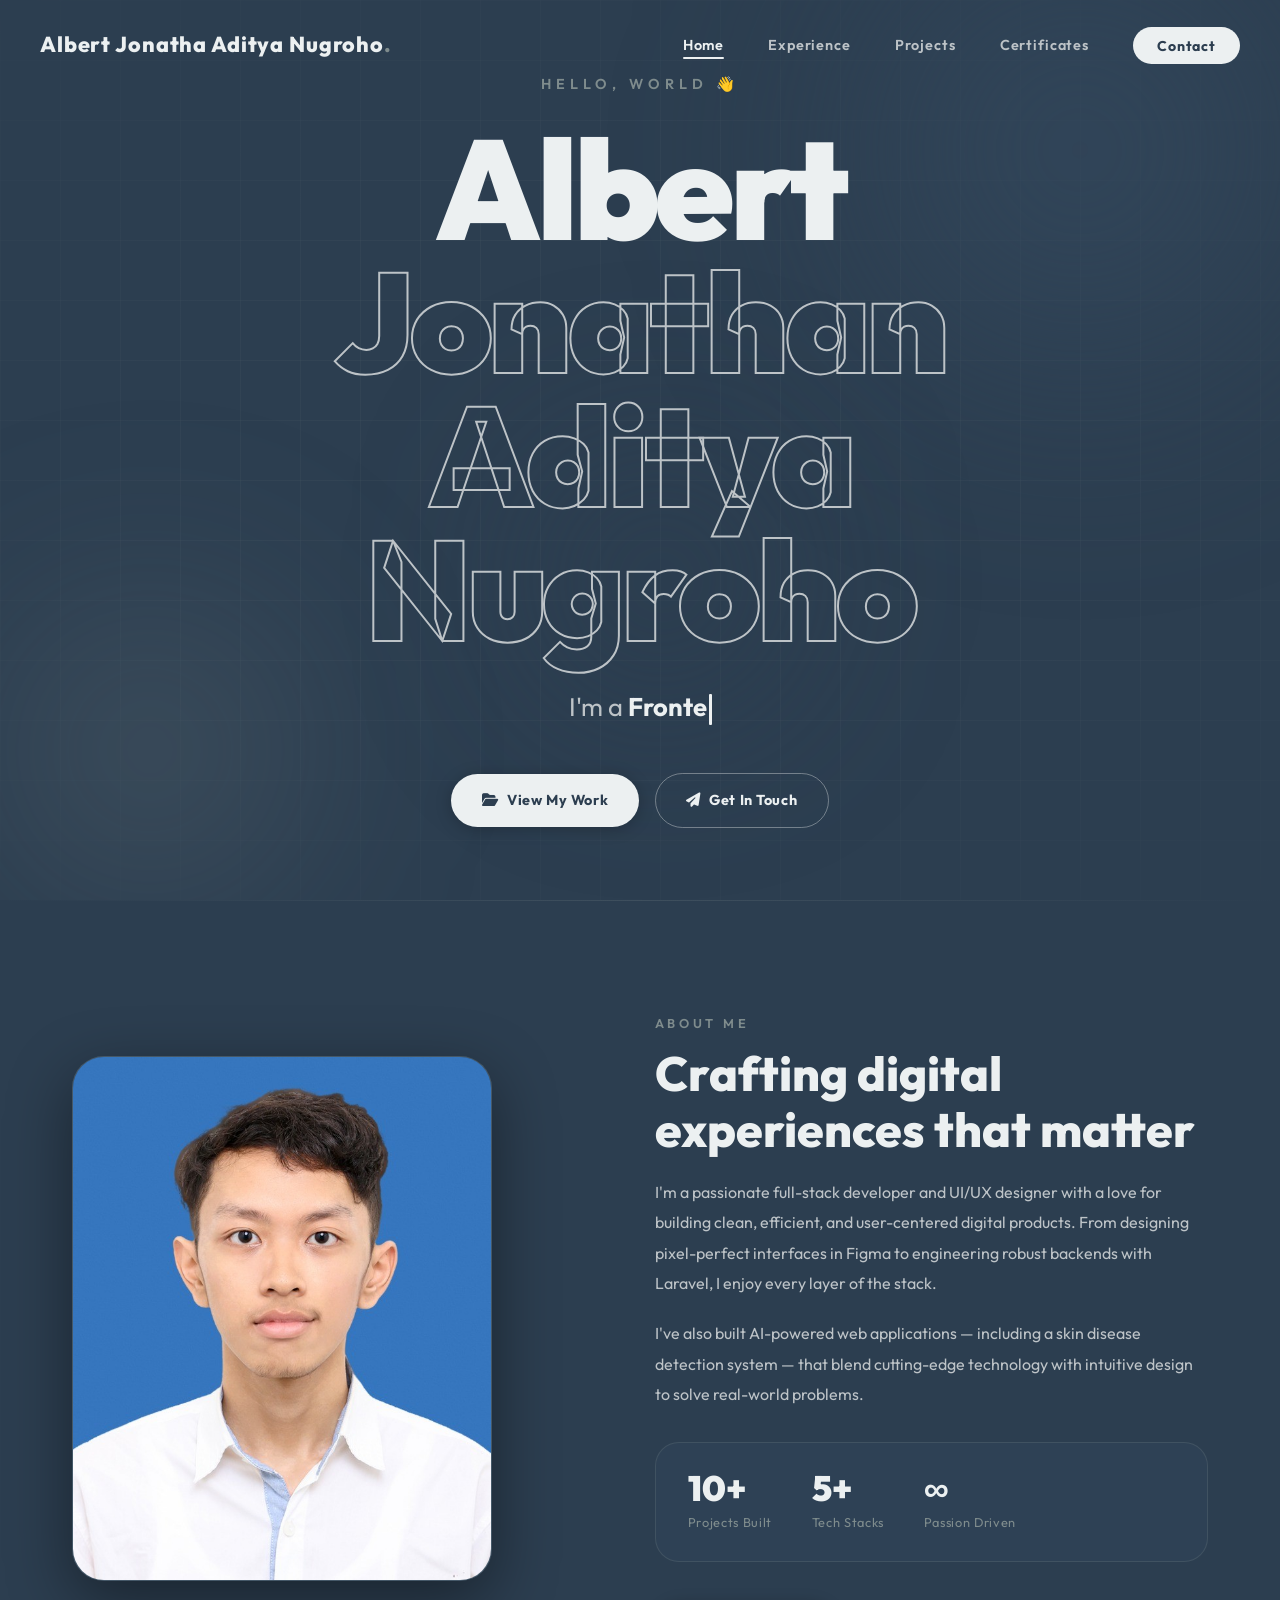
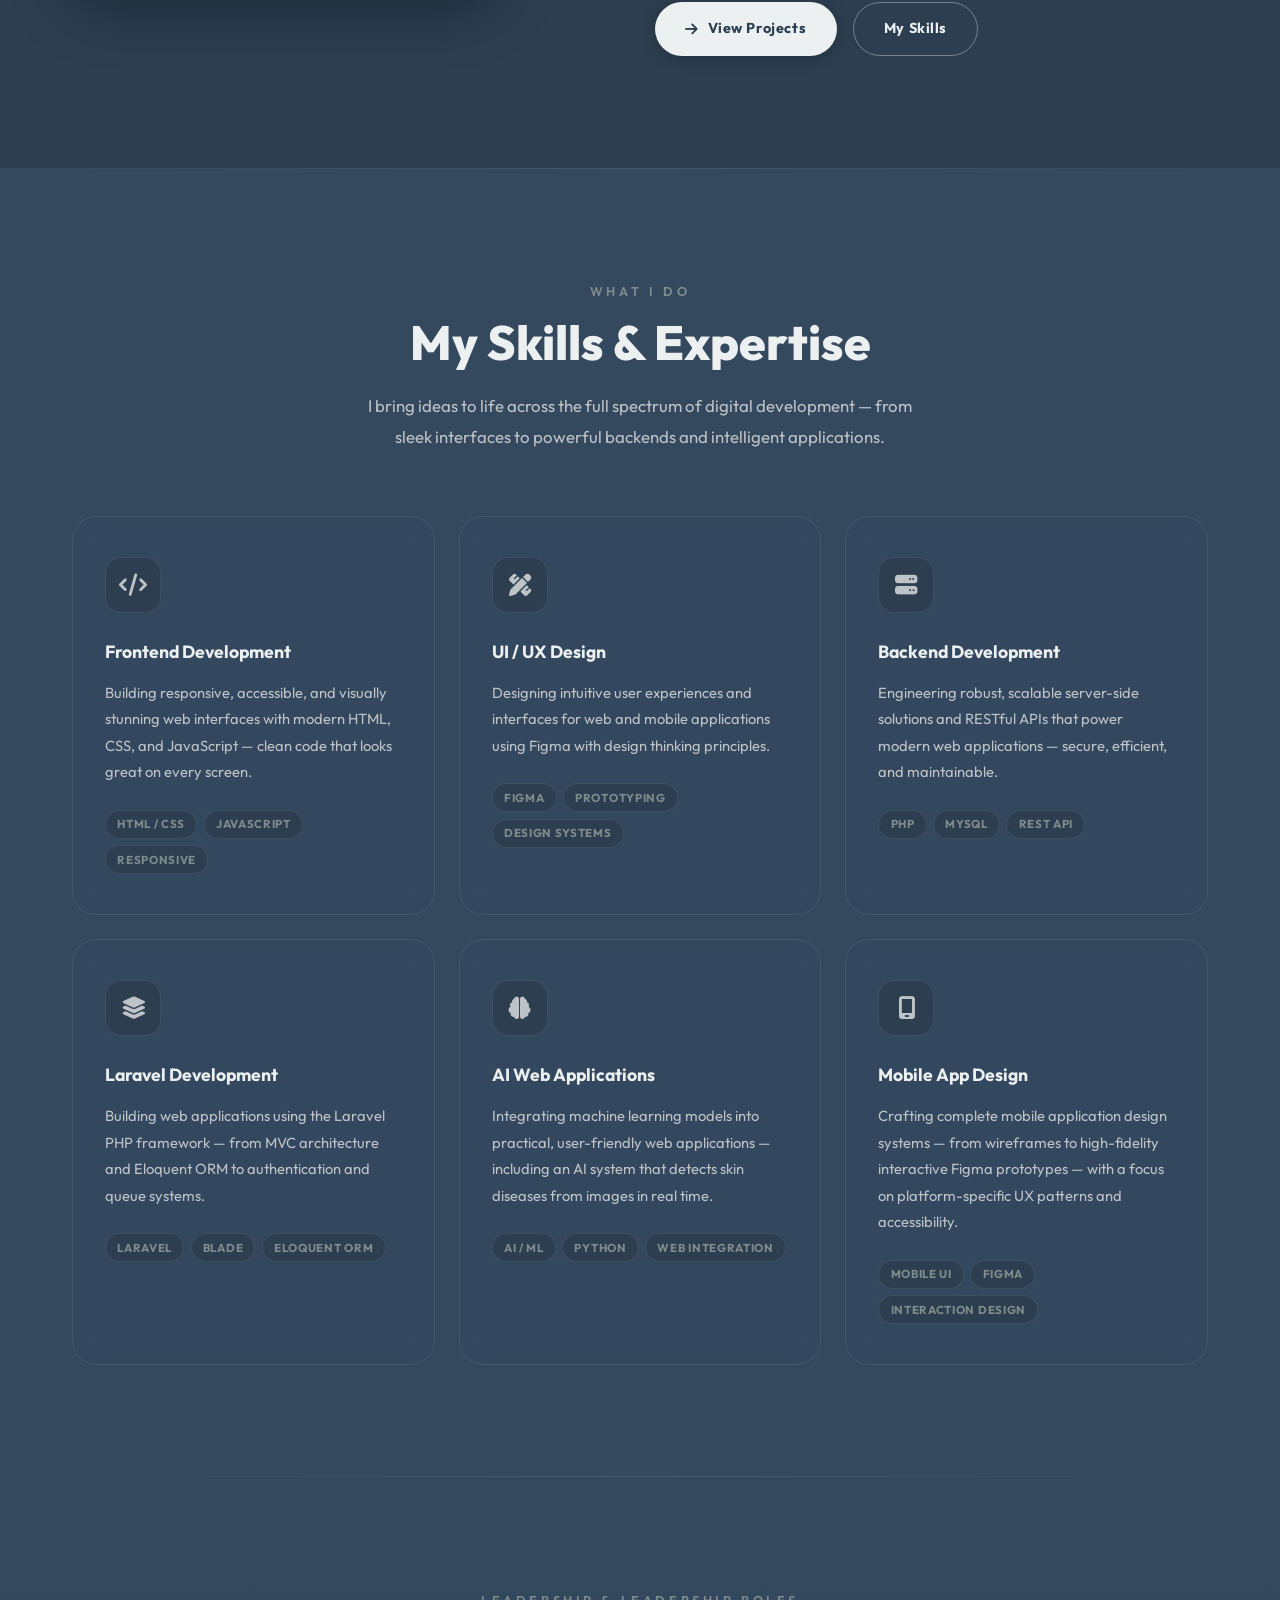
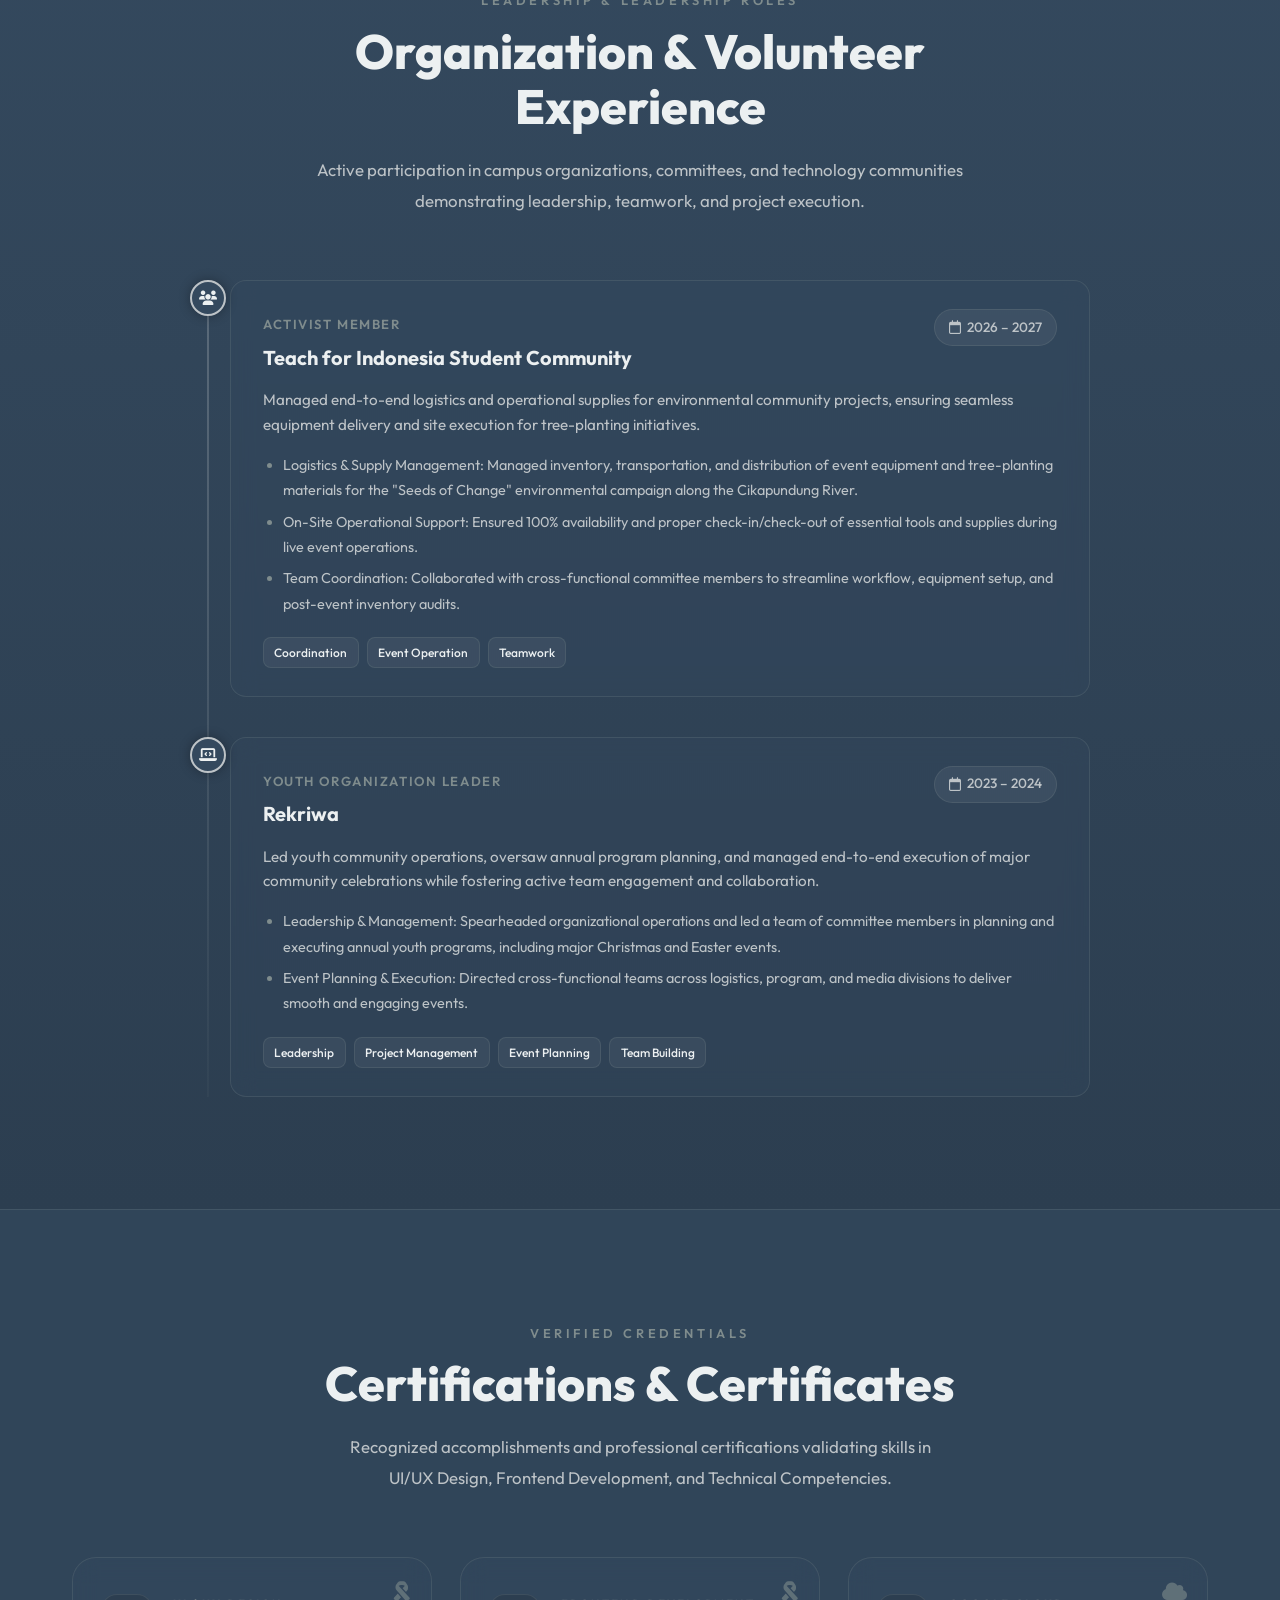
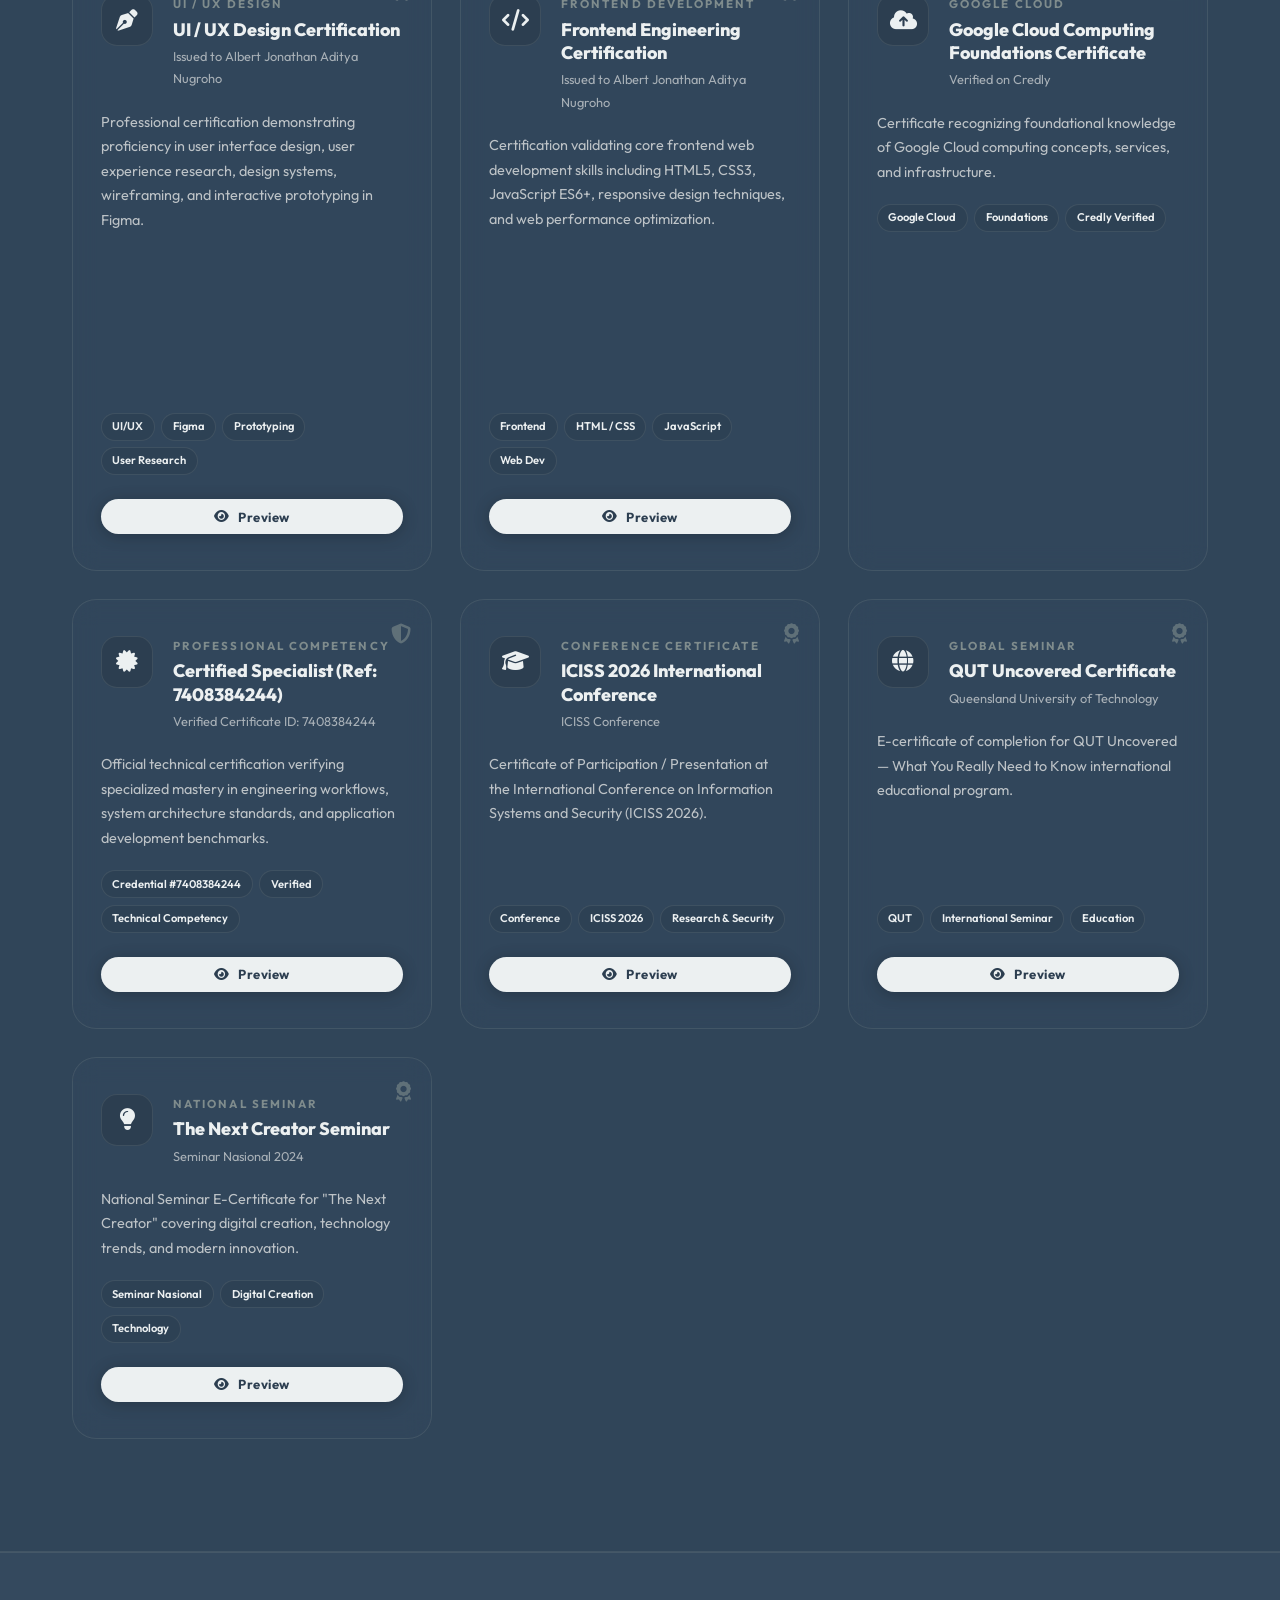
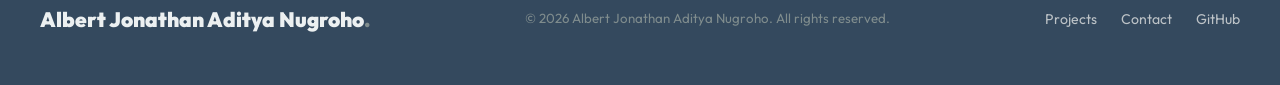
==== commit 82809f9e: "feat: add Google Cloud Computing Foundations Certificate section and styling" ====
--- a/index.html
+++ b/index.html
@@ -433,7 +433,37 @@
           </div>
         </article>
 
-        <!-- 3. Certification ID: Cert7408384244 -->
+        <!-- 3. Google Cloud Computing Foundations Certificate -->
+        <article class="cert-card cert-card-credly reveal delay-3" role="listitem">
+          <div class="cert-badge-top" aria-hidden="true">
+            <i class="fa-solid fa-cloud"></i>
+          </div>
+          <div class="cert-header-content">
+            <div class="cert-icon" aria-hidden="true">
+              <i class="fa-solid fa-cloud-arrow-up"></i>
+            </div>
+            <div class="cert-meta">
+              <span class="cert-category">Google Cloud</span>
+              <h3 class="cert-title">Google Cloud Computing Foundations Certificate</h3>
+              <p class="cert-issuer">Verified on Credly</p>
+            </div>
+          </div>
+          <p class="cert-desc">
+            Certificate recognizing foundational knowledge of Google Cloud computing concepts, services, and
+            infrastructure.
+          </p>
+          <div class="cert-tags">
+            <span class="cert-tag">Google Cloud</span>
+            <span class="cert-tag">Foundations</span>
+            <span class="cert-tag">Credly Verified</span>
+          </div>
+          <div class="credly-badge" aria-label="Google Cloud Computing Foundations Certificate badge">
+            <div data-iframe-width="150" data-iframe-height="270" data-share-badge-id="ec0bbd31-d754-411e-a270-e12d1283e55a"
+              data-share-badge-host="https://www.credly.com"></div>
+          </div>
+        </article>
+
+        <!-- 4. Certification ID: Cert7408384244 -->
         <article class="cert-card reveal delay-3" role="listitem">
           <div class="cert-badge-top" aria-hidden="true">
             <i class="fa-solid fa-shield-halved"></i>
@@ -465,7 +495,7 @@
           </div>
         </article>
 
-        <!-- 4. ICISS 2026 E-Certificate -->
+        <!-- 5. ICISS 2026 E-Certificate -->
         <article class="cert-card reveal delay-1" role="listitem">
           <div class="cert-badge-top" aria-hidden="true">
             <i class="fa-solid fa-award"></i>
@@ -497,7 +527,7 @@
           </div>
         </article>
 
-        <!-- 5. QUT Uncovered E-Certificate -->
+        <!-- 6. QUT Uncovered E-Certificate -->
         <article class="cert-card reveal delay-2" role="listitem">
           <div class="cert-badge-top" aria-hidden="true">
             <i class="fa-solid fa-award"></i>
@@ -530,7 +560,7 @@
           </div>
         </article>
 
-        <!-- 6. Seminar Nasional - The Next Creator -->
+        <!-- 7. Seminar Nasional - The Next Creator -->
         <article class="cert-card reveal delay-3" role="listitem">
           <div class="cert-badge-top" aria-hidden="true">
             <i class="fa-solid fa-award"></i>
@@ -566,6 +596,8 @@
       </div><!-- /certifications-grid -->
     </div>
   </section>
+
+  <script type="text/javascript" async src="//cdn.credly.com/assets/utilities/embed.js"></script>
 
 
   <!-- CERTIFICATE PREVIEW MODAL -->
--- a/css/style.css
+++ b/css/style.css
@@ -1714,6 +1714,13 @@
   font-size: 0.82rem;
 }
 
+.credly-badge {
+  display: flex;
+  justify-content: center;
+  min-height: 270px;
+  margin-top: 0.5rem;
+}
+
 /* ============================================
    CERTIFICATE MODAL
    ============================================ */
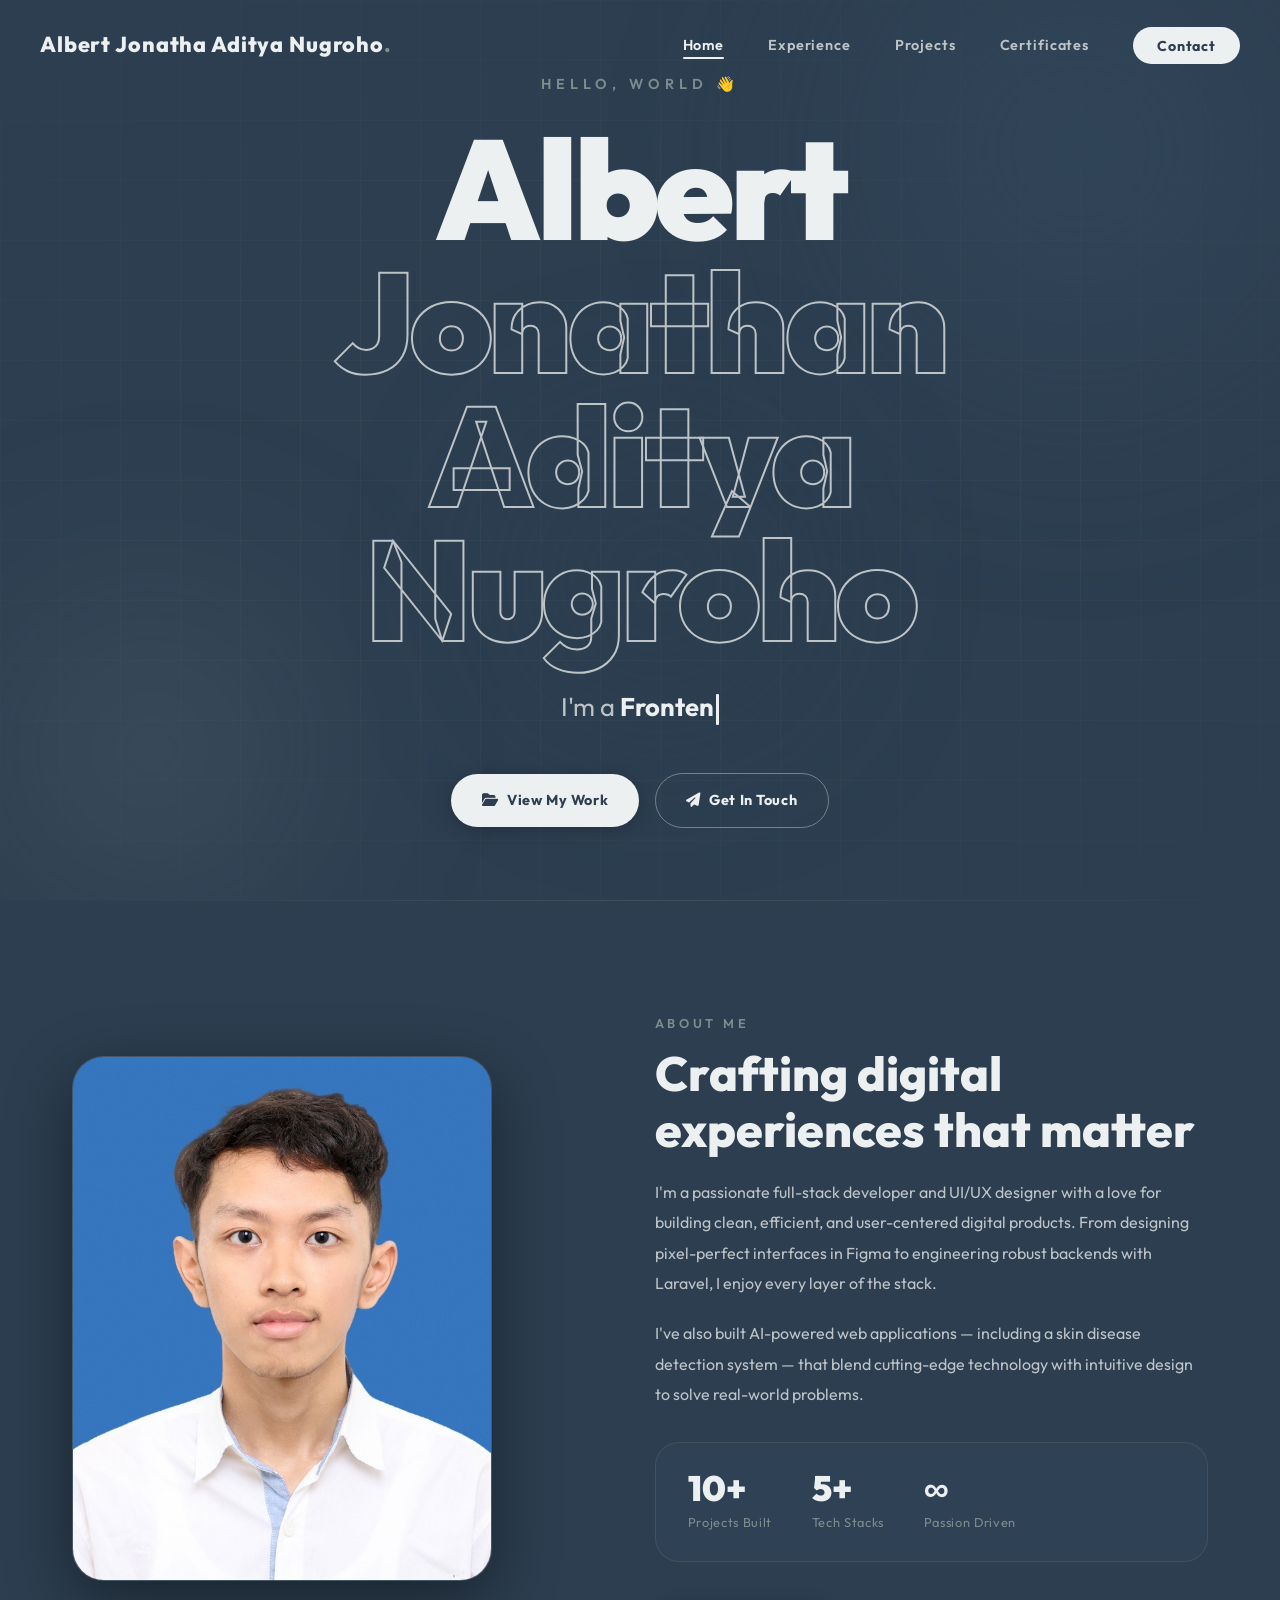
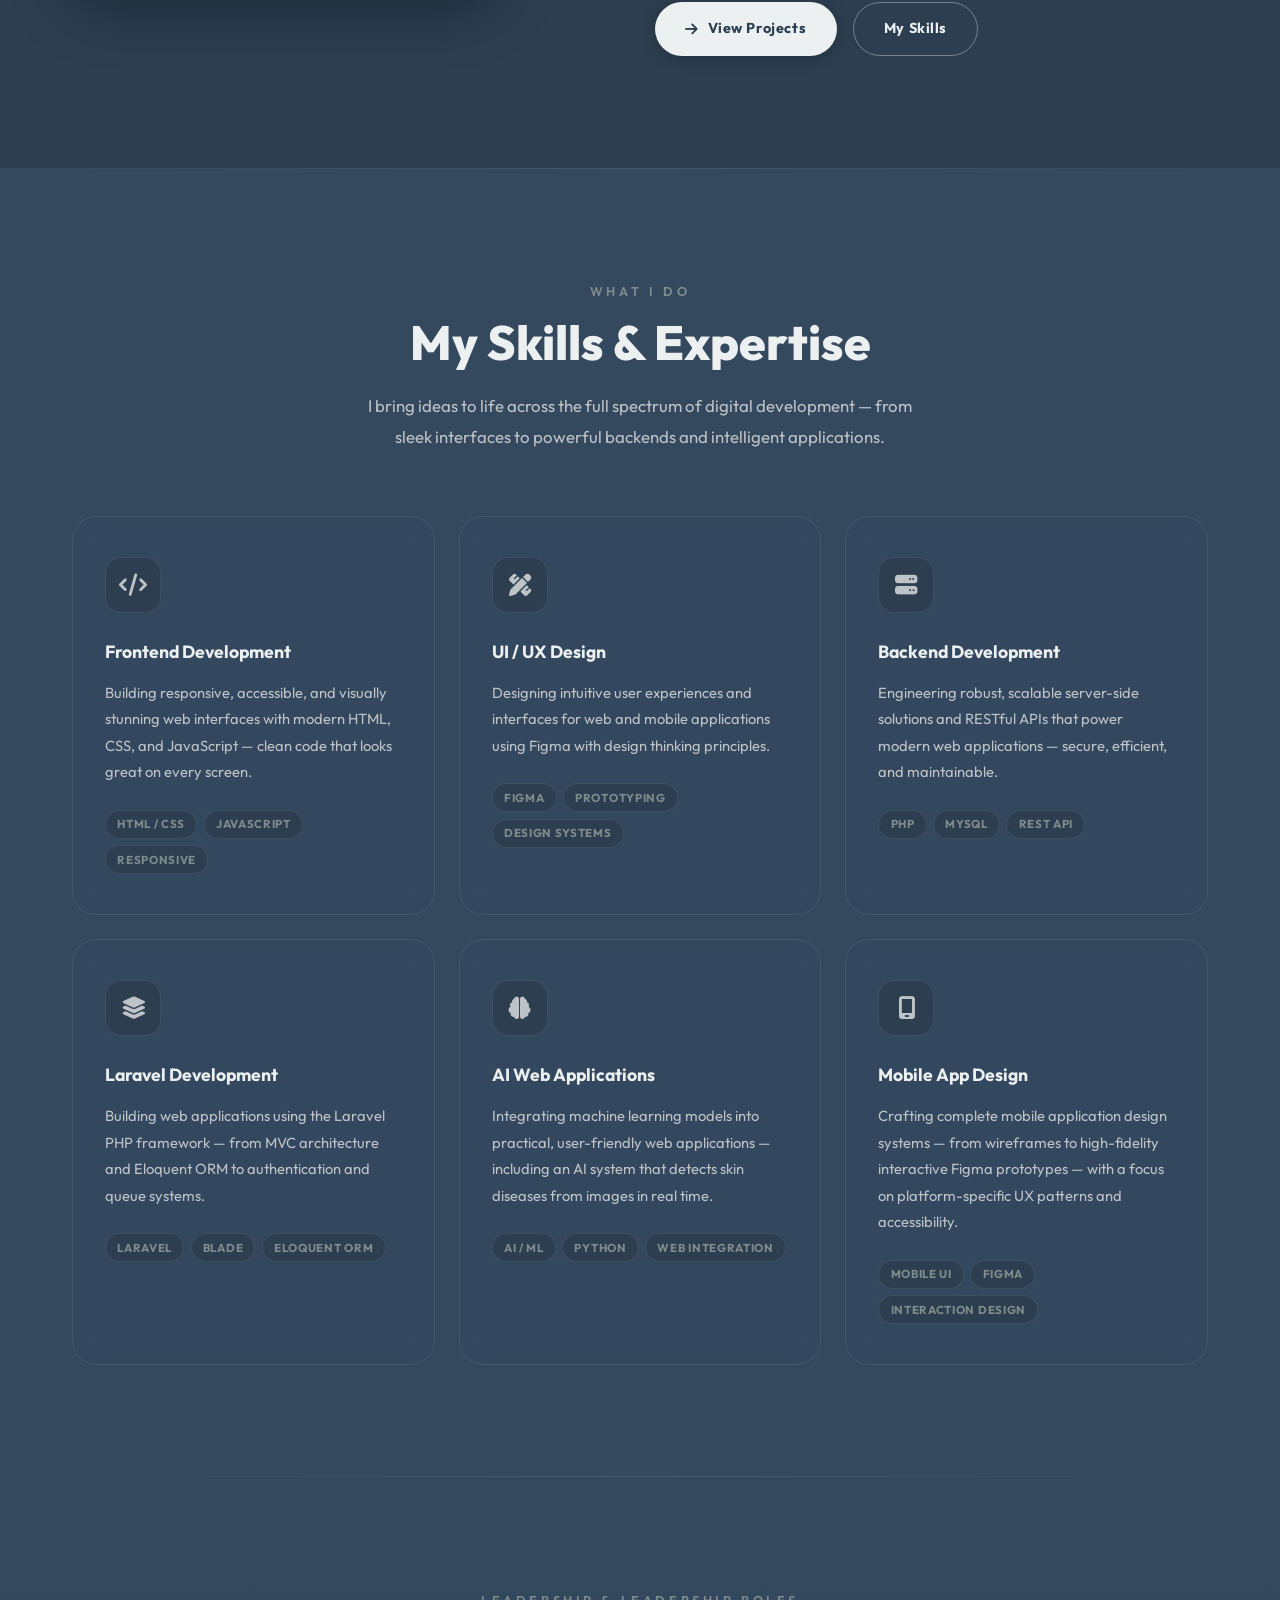
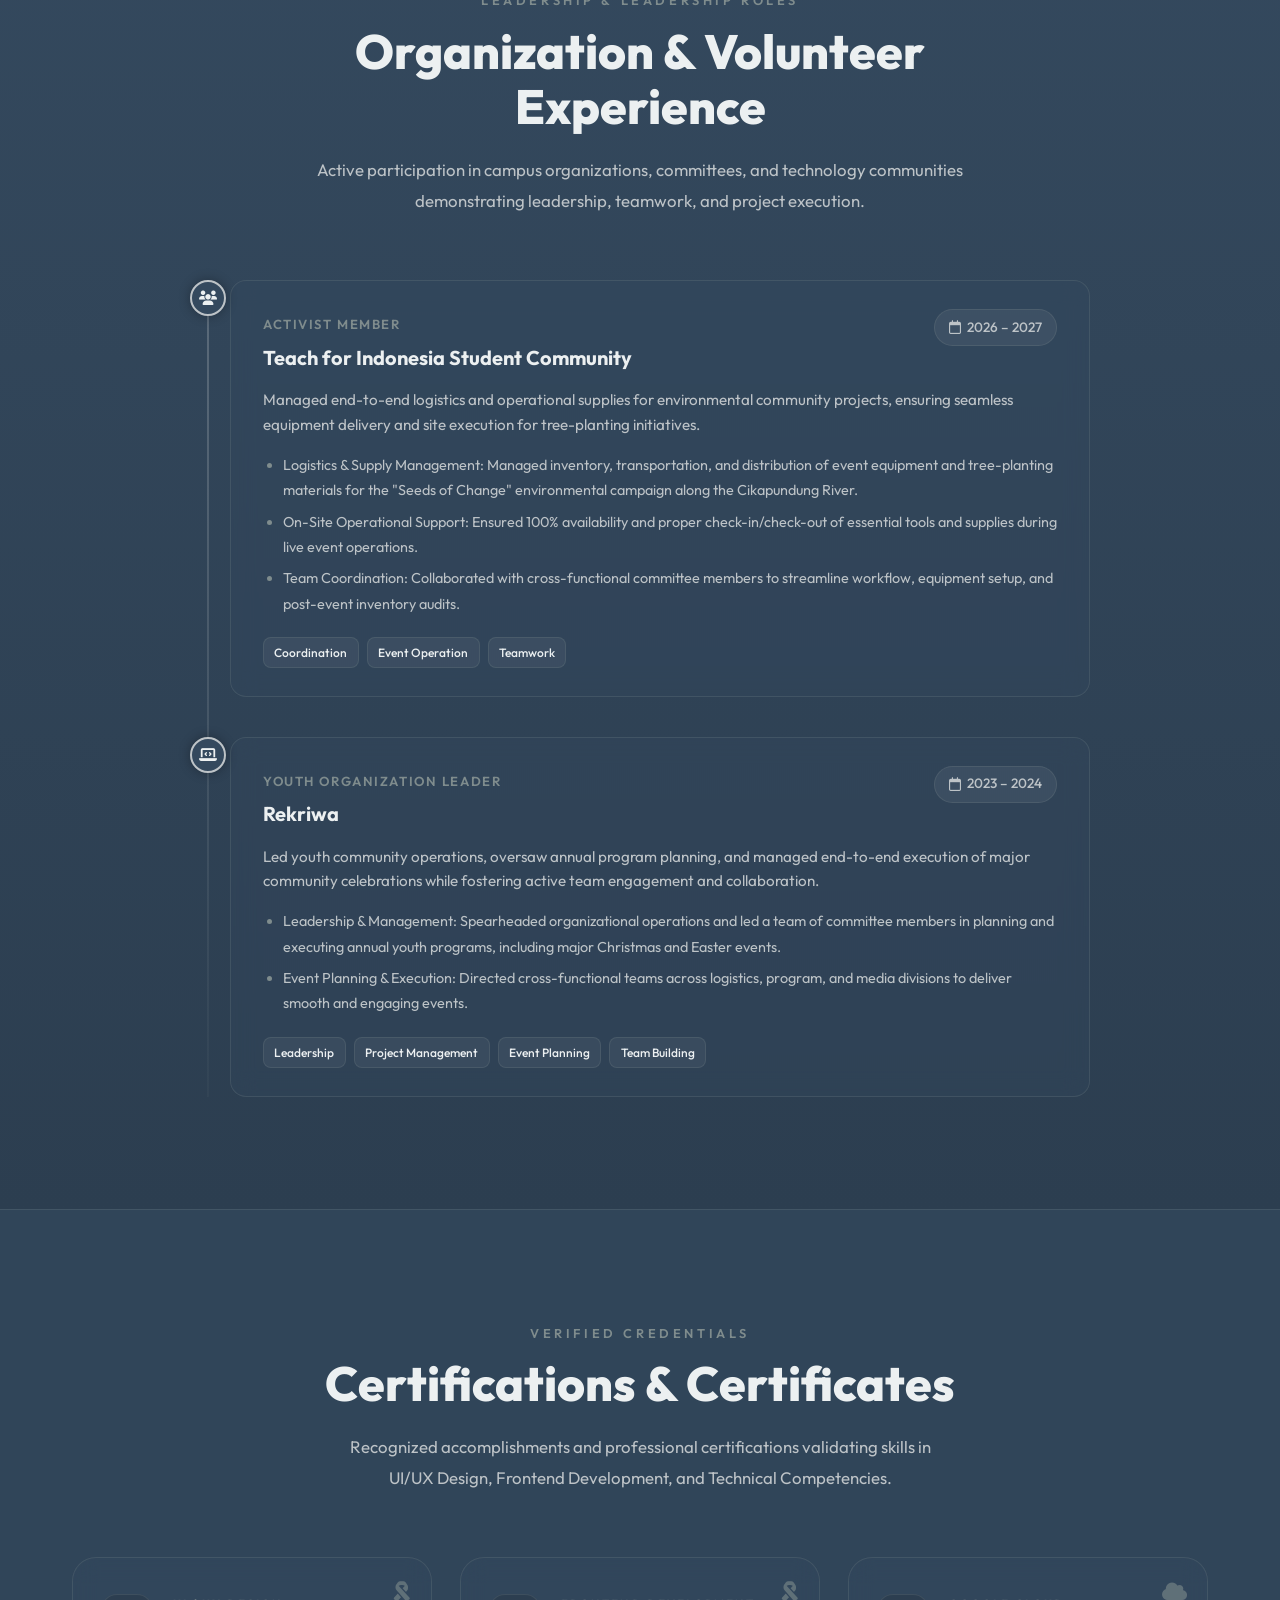
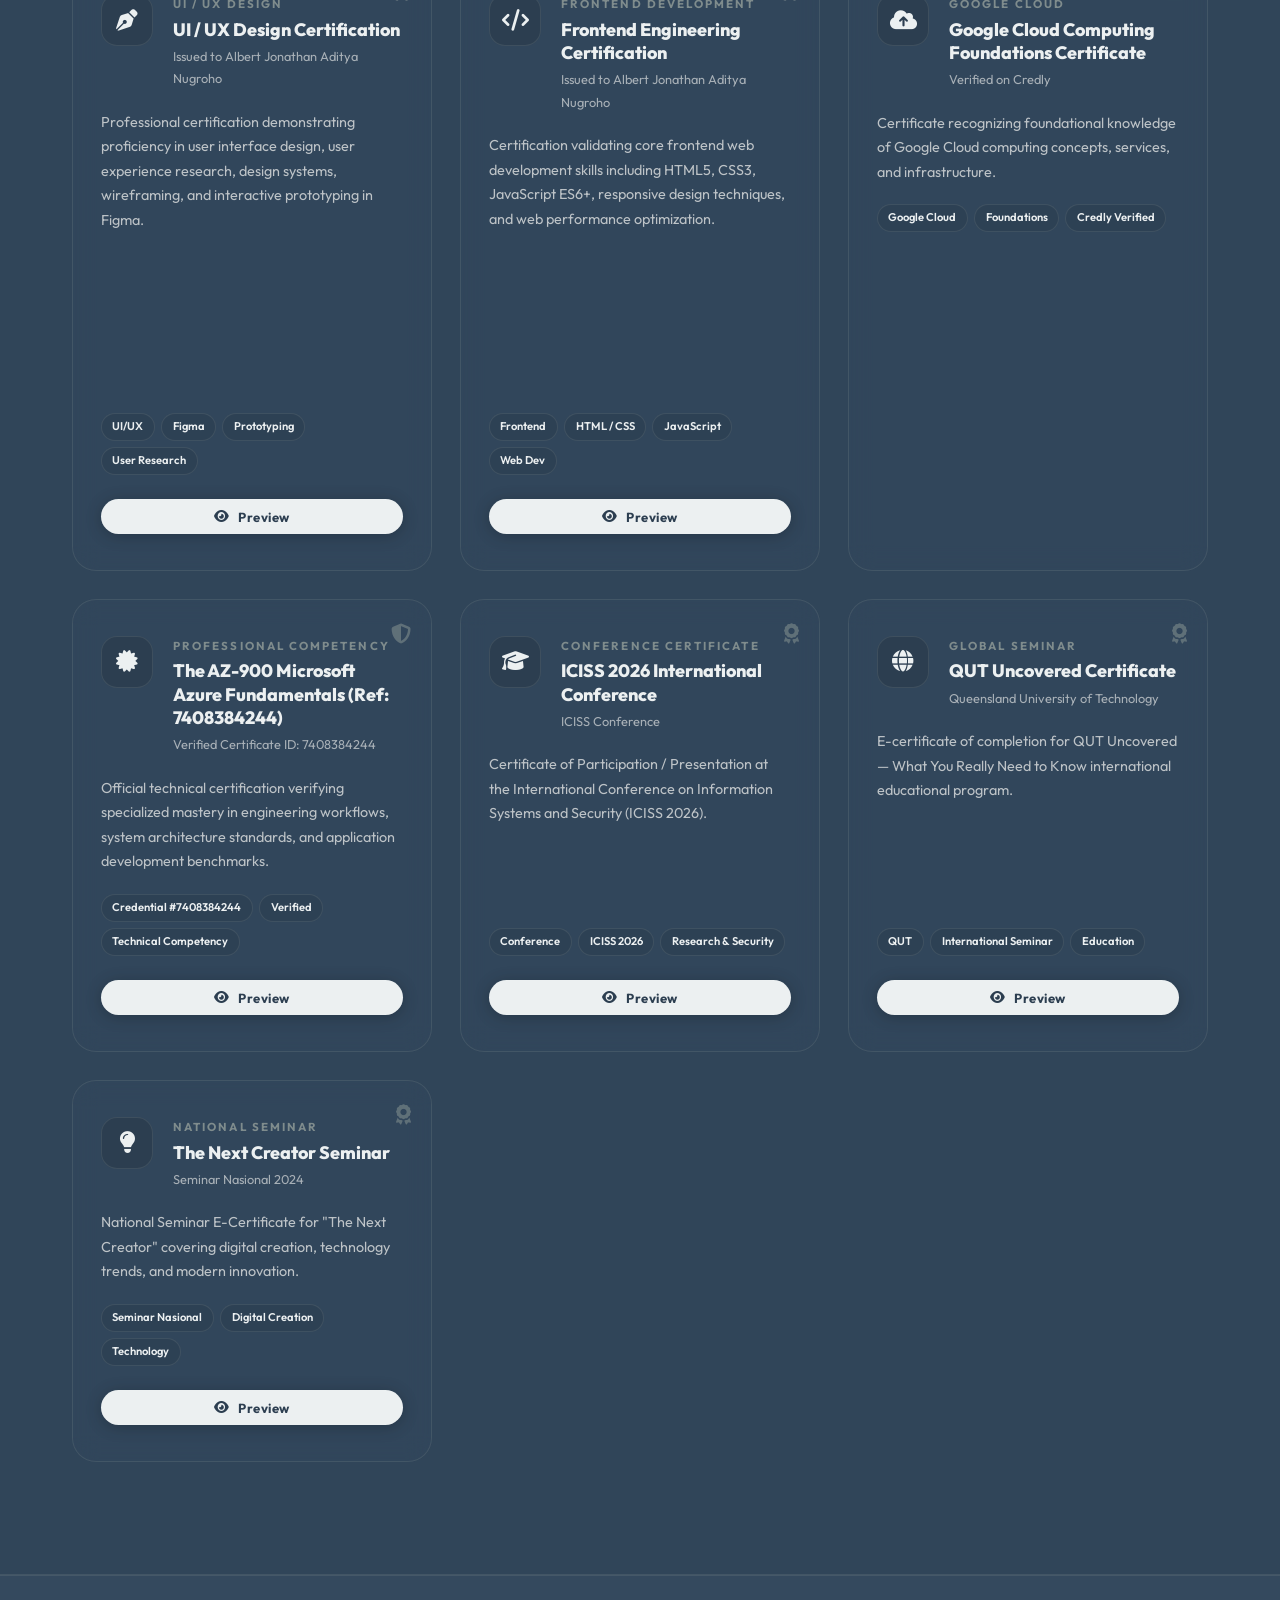
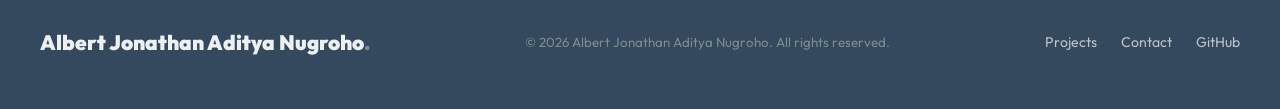
==== commit b8adac34: "feat: update certification title to reflect Microsoft Azure Fundamentals" ====
--- a/index.html
+++ b/index.html
@@ -474,7 +474,7 @@
             </div>
             <div class="cert-meta">
               <span class="cert-category">Professional Competency</span>
-              <h3 class="cert-title">Certified Specialist (Ref: 7408384244)</h3>
+              <h3 class="cert-title">The AZ-900 Microsoft Azure Fundamentals (Ref: 7408384244)</h3>
               <p class="cert-issuer">Verified Certificate ID: 7408384244</p>
             </div>
           </div>
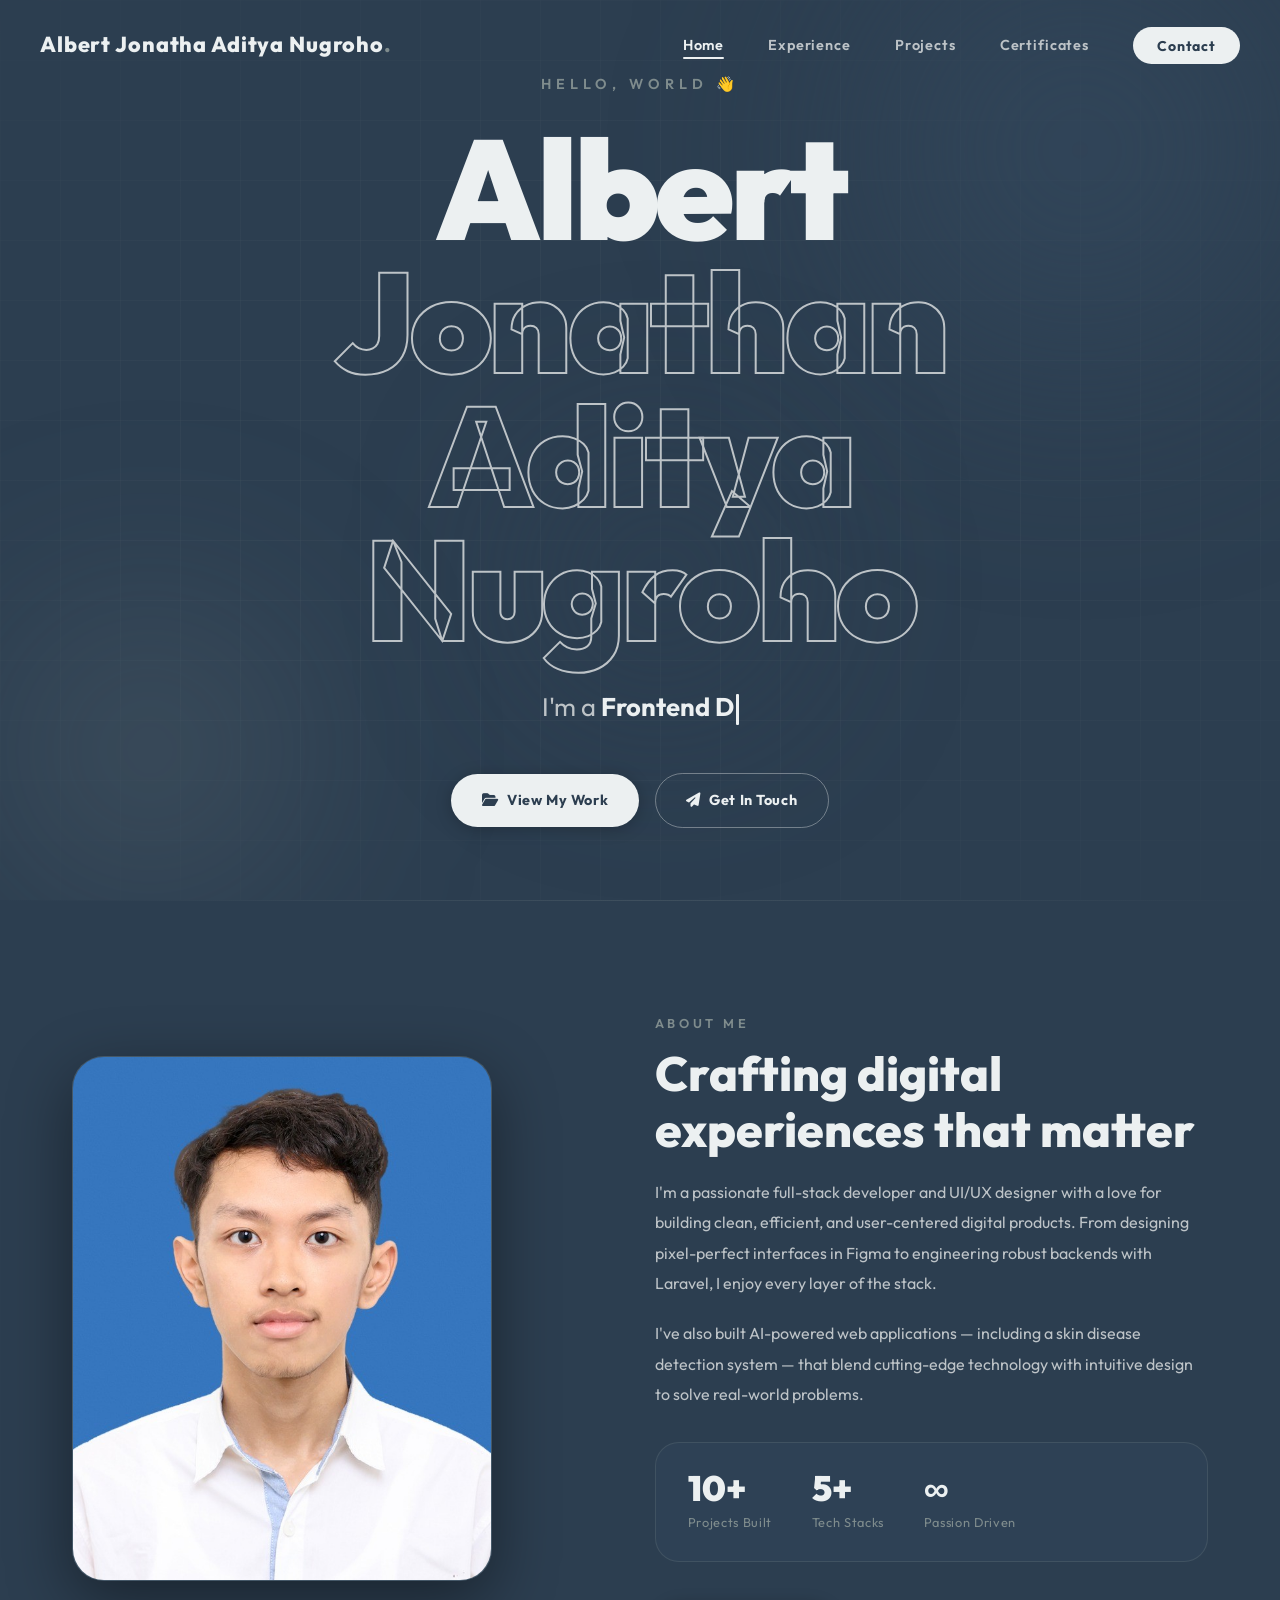
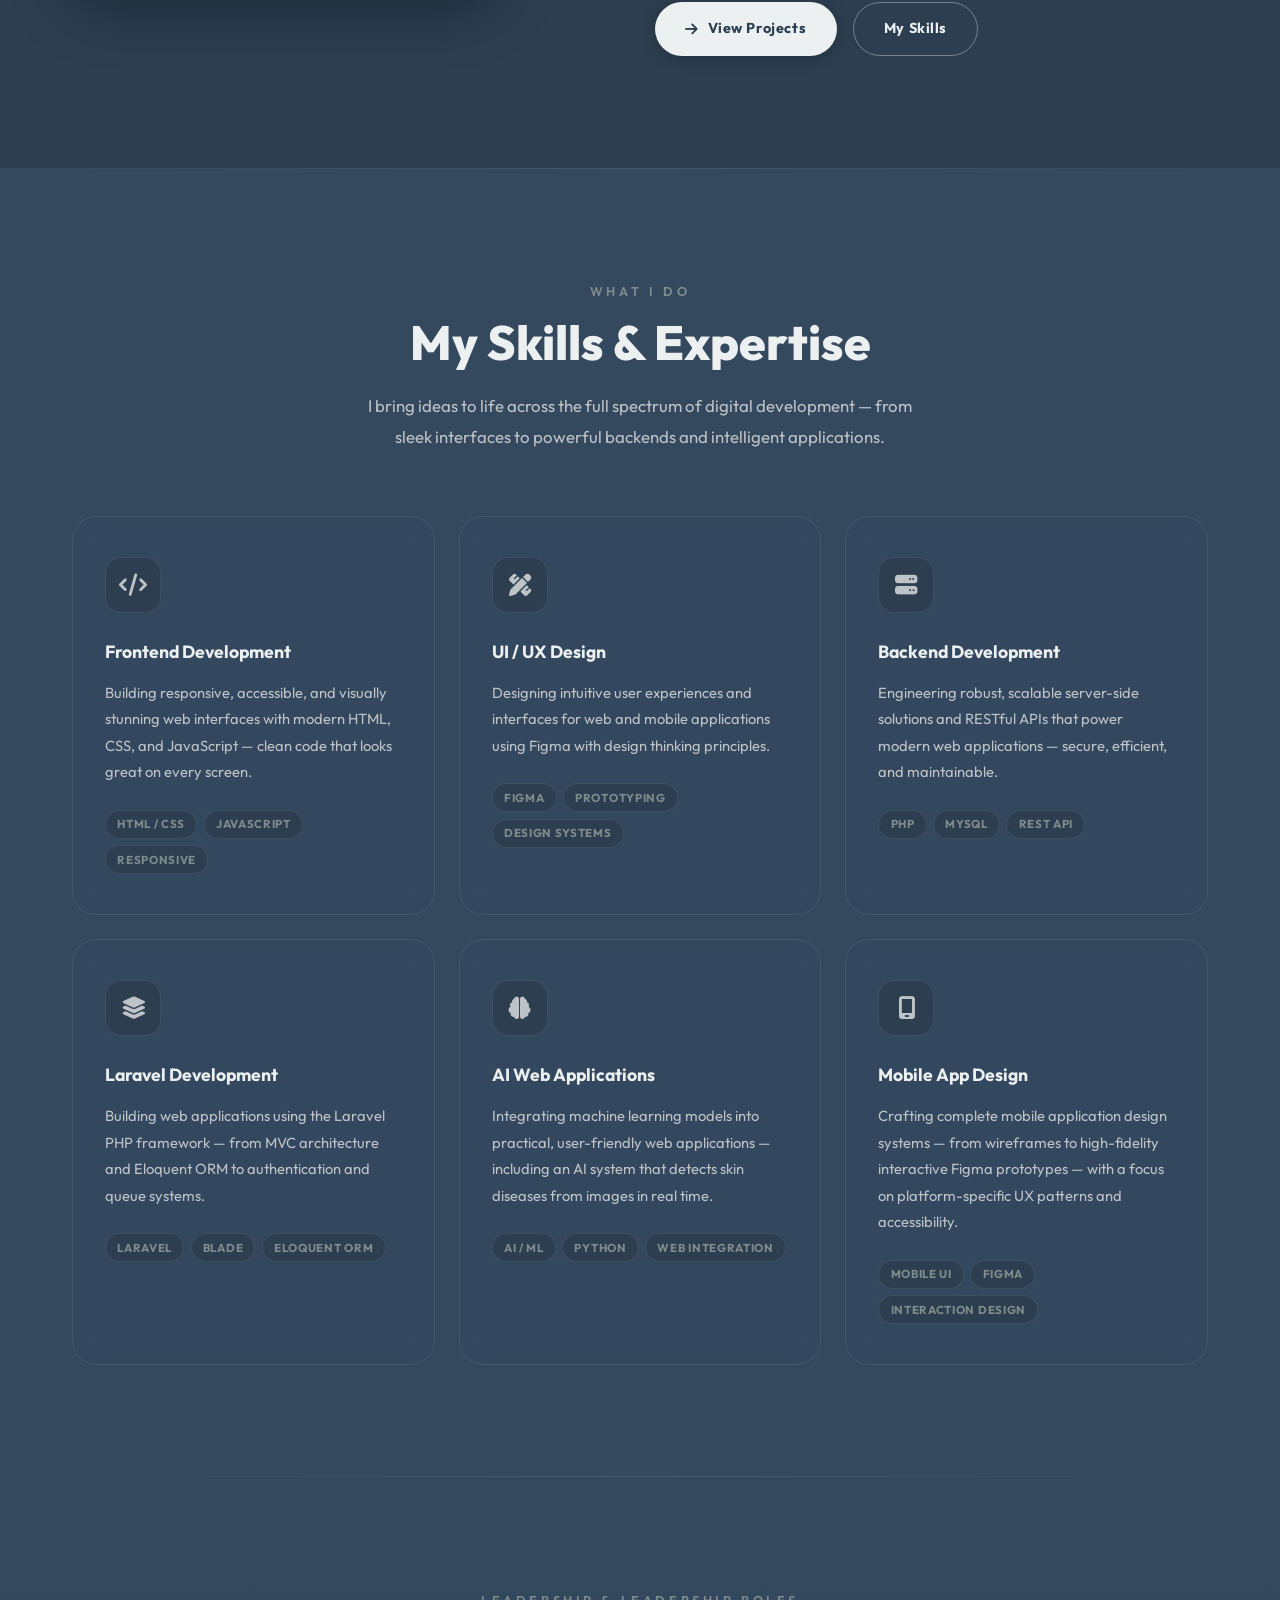
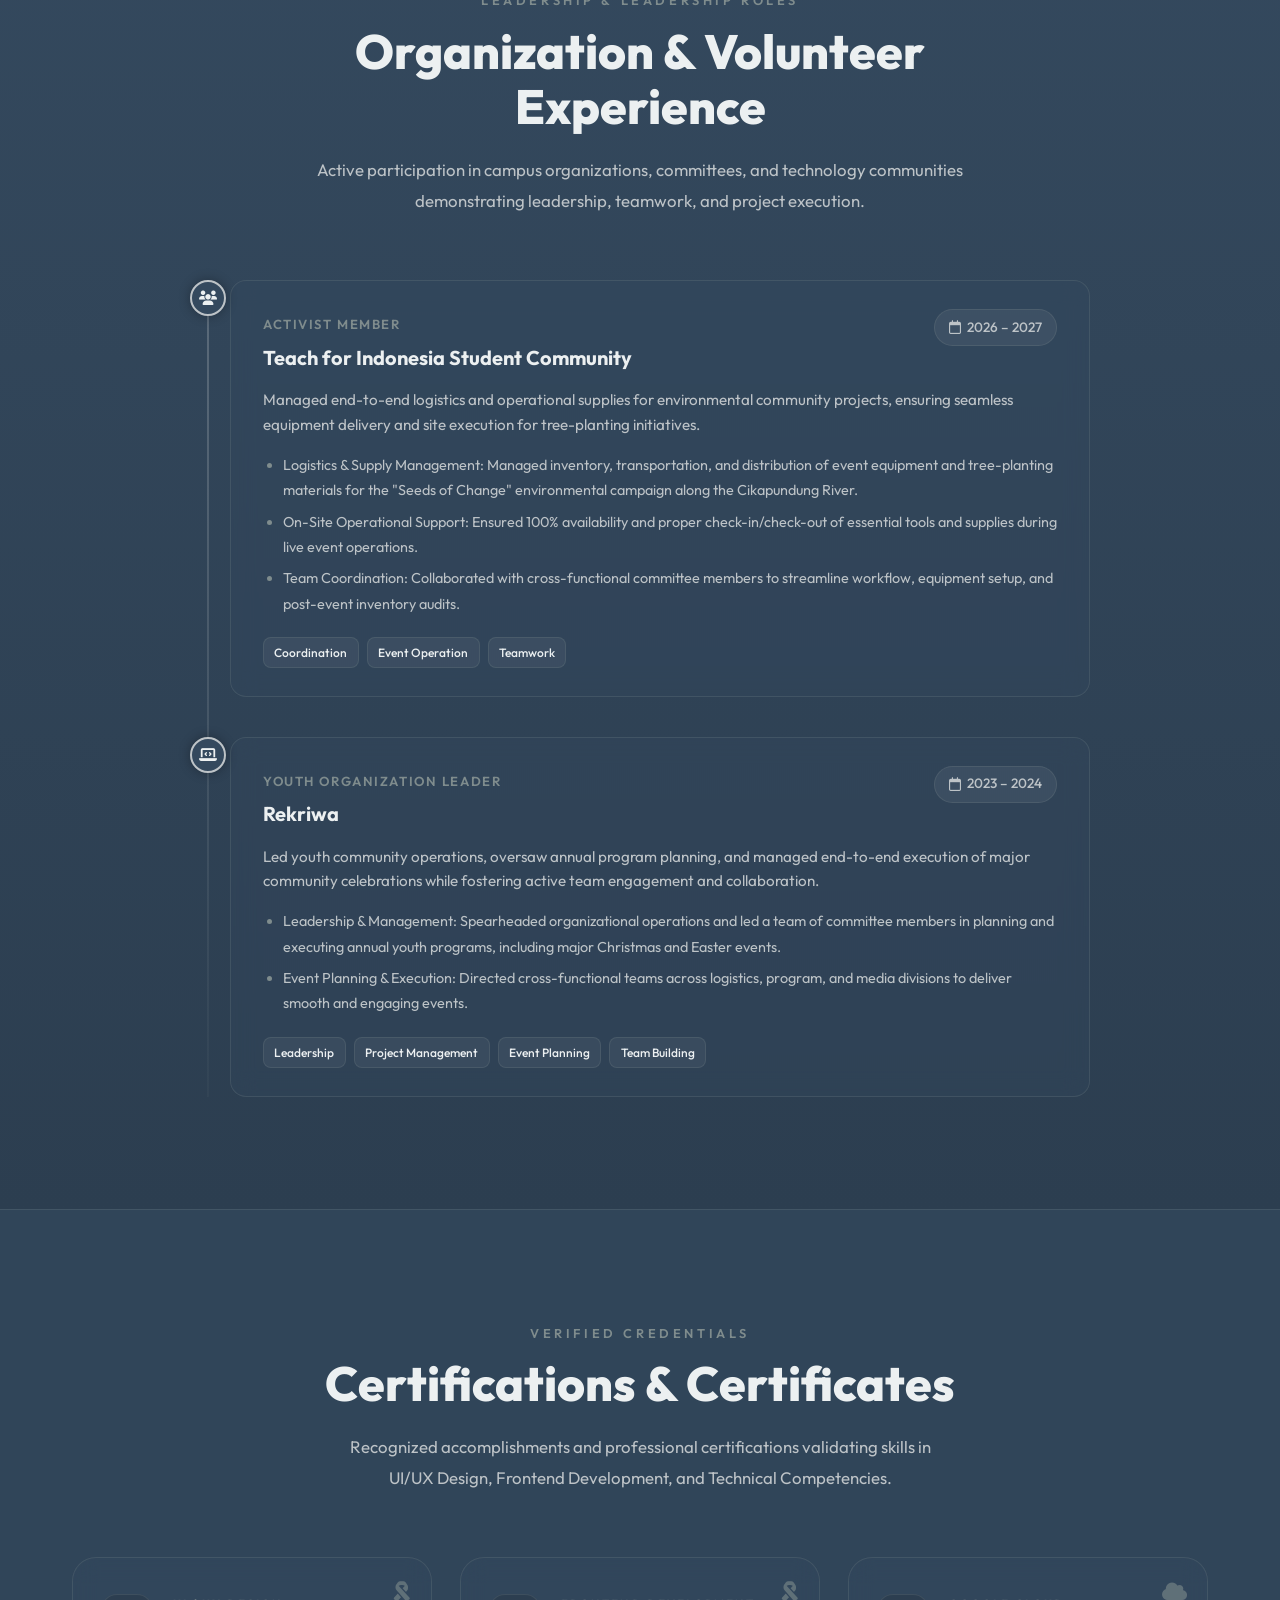
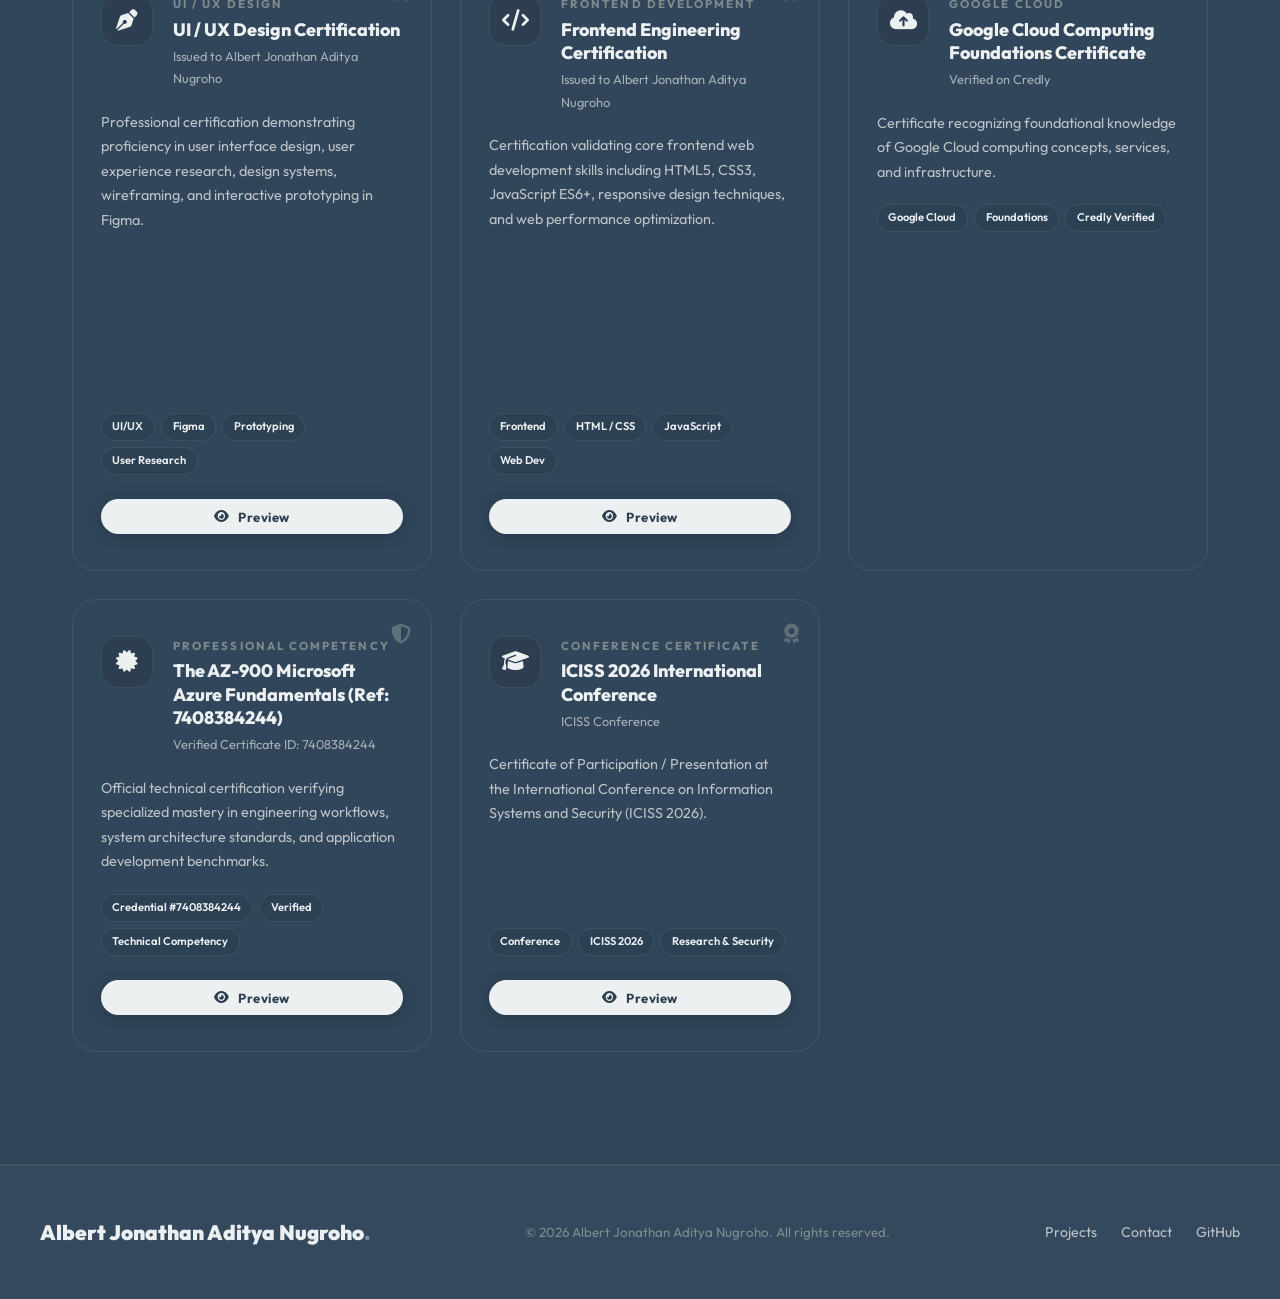
==== commit 119350af: "feat: remove outdated e-certificates from portfolio" ====
--- a/index.html
+++ b/index.html
@@ -526,73 +526,7 @@
             </button>
           </div>
         </article>
-
-        <!-- 6. QUT Uncovered E-Certificate -->
-        <article class="cert-card reveal delay-2" role="listitem">
-          <div class="cert-badge-top" aria-hidden="true">
-            <i class="fa-solid fa-award"></i>
-          </div>
-          <div class="cert-header-content">
-            <div class="cert-icon" aria-hidden="true">
-              <i class="fa-solid fa-globe"></i>
-            </div>
-            <div class="cert-meta">
-              <span class="cert-category">Global Seminar</span>
-              <h3 class="cert-title">QUT Uncovered Certificate</h3>
-              <p class="cert-issuer">Queensland University of Technology</p>
-            </div>
-          </div>
-          <p class="cert-desc">
-            E-certificate of completion for QUT Uncovered — What You Really Need to Know international educational
-            program.
-          </p>
-          <div class="cert-tags">
-            <span class="cert-tag">QUT</span>
-            <span class="cert-tag">International Seminar</span>
-            <span class="cert-tag">Education</span>
-          </div>
-          <div class="cert-actions">
-            <button class="btn btn-primary btn-sm open-cert-modal"
-              data-pdf="Certificate/[A-Z] E-certificate_QUT Uncovered - What You Really Need to Know.pdf"
-              data-title="QUT Uncovered Certificate">
-              <i class="fa-solid fa-eye" aria-hidden="true"></i> Preview
-            </button>
-          </div>
-        </article>
-
-        <!-- 7. Seminar Nasional - The Next Creator -->
-        <article class="cert-card reveal delay-3" role="listitem">
-          <div class="cert-badge-top" aria-hidden="true">
-            <i class="fa-solid fa-award"></i>
-          </div>
-          <div class="cert-header-content">
-            <div class="cert-icon" aria-hidden="true">
-              <i class="fa-solid fa-lightbulb"></i>
-            </div>
-            <div class="cert-meta">
-              <span class="cert-category">National Seminar</span>
-              <h3 class="cert-title">The Next Creator Seminar</h3>
-              <p class="cert-issuer">Seminar Nasional 2024</p>
-            </div>
-          </div>
-          <p class="cert-desc">
-            National Seminar E-Certificate for "The Next Creator" covering digital creation, technology trends, and
-            modern innovation.
-          </p>
-          <div class="cert-tags">
-            <span class="cert-tag">Seminar Nasional</span>
-            <span class="cert-tag">Digital Creation</span>
-            <span class="cert-tag">Technology</span>
-          </div>
-          <div class="cert-actions">
-            <button class="btn btn-primary btn-sm open-cert-modal"
-              data-pdf="Certificate/[E-Certificate Seminar Nasional] The Next Creator - 5 Oct 2024-313.pdf"
-              data-title="The Next Creator National Seminar Certificate">
-              <i class="fa-solid fa-eye" aria-hidden="true"></i> Preview
-            </button>
-          </div>
-        </article>
-
+        
       </div><!-- /certifications-grid -->
     </div>
   </section>
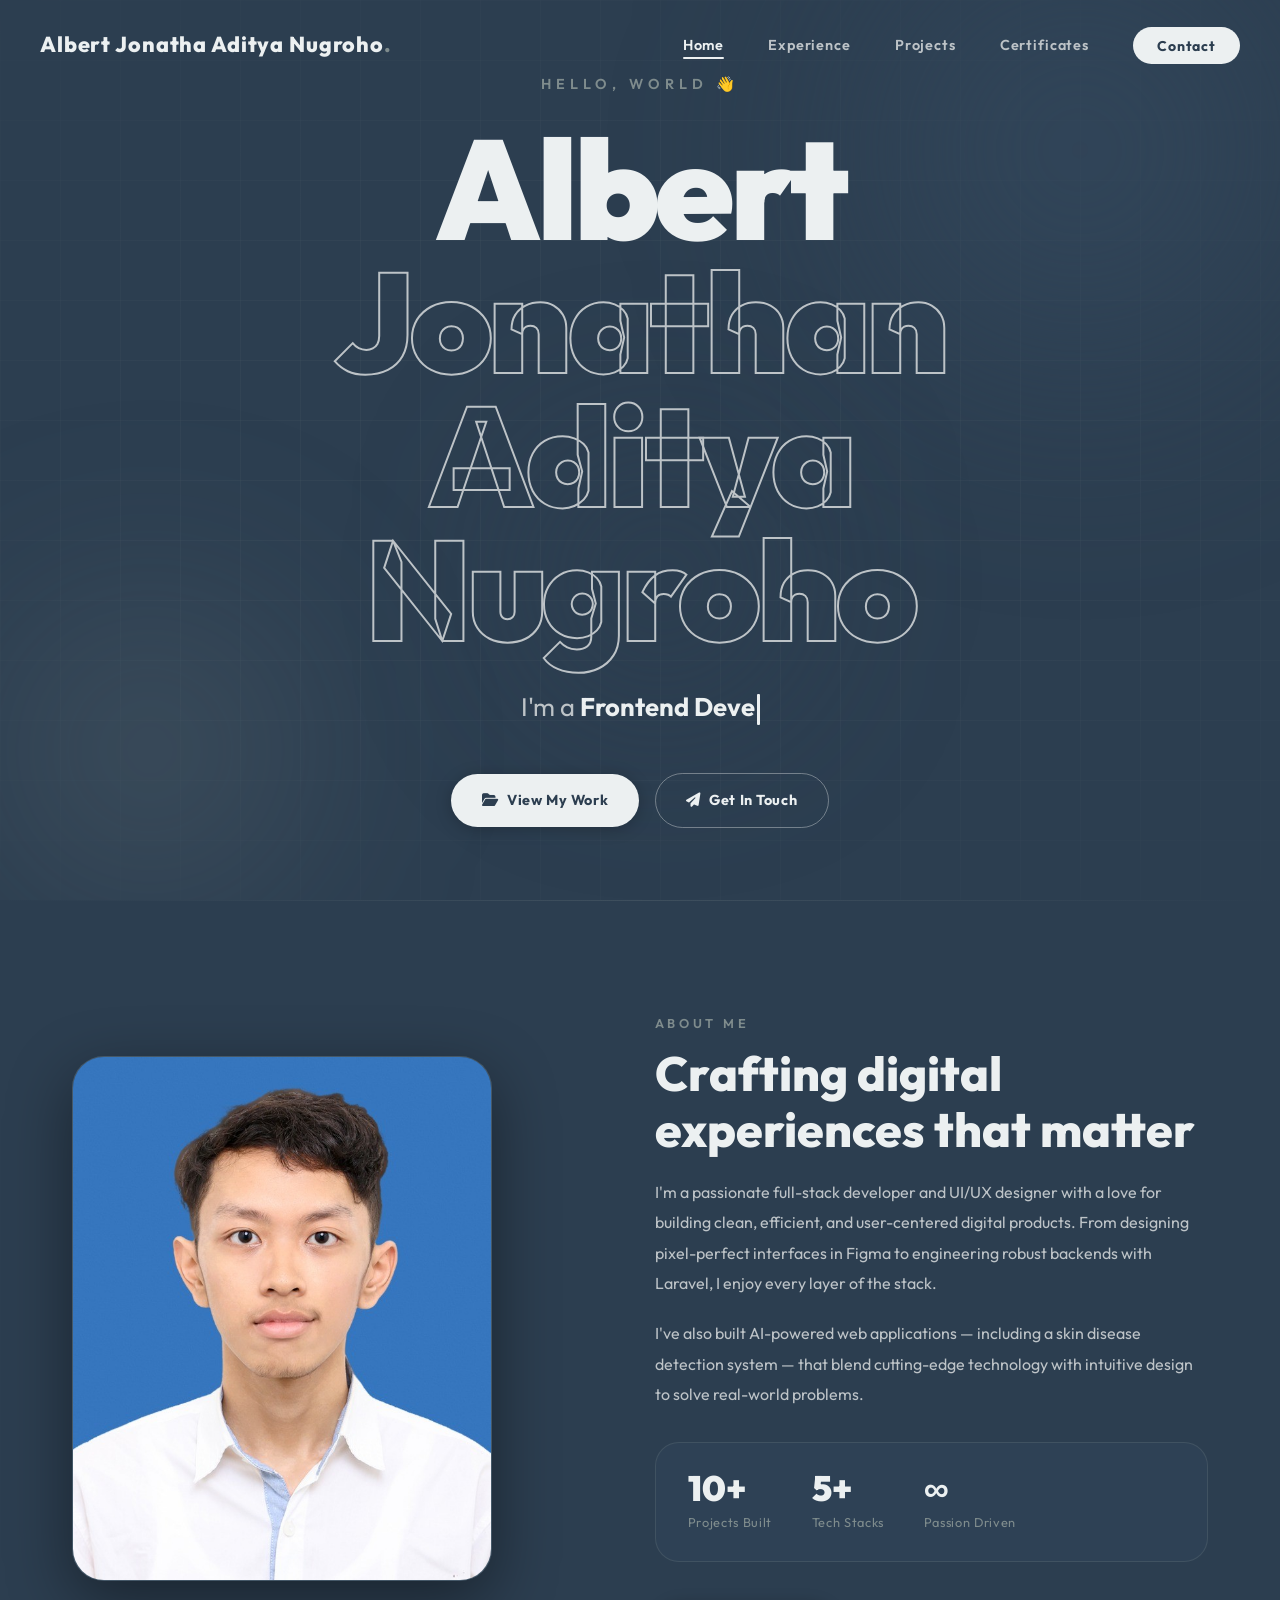
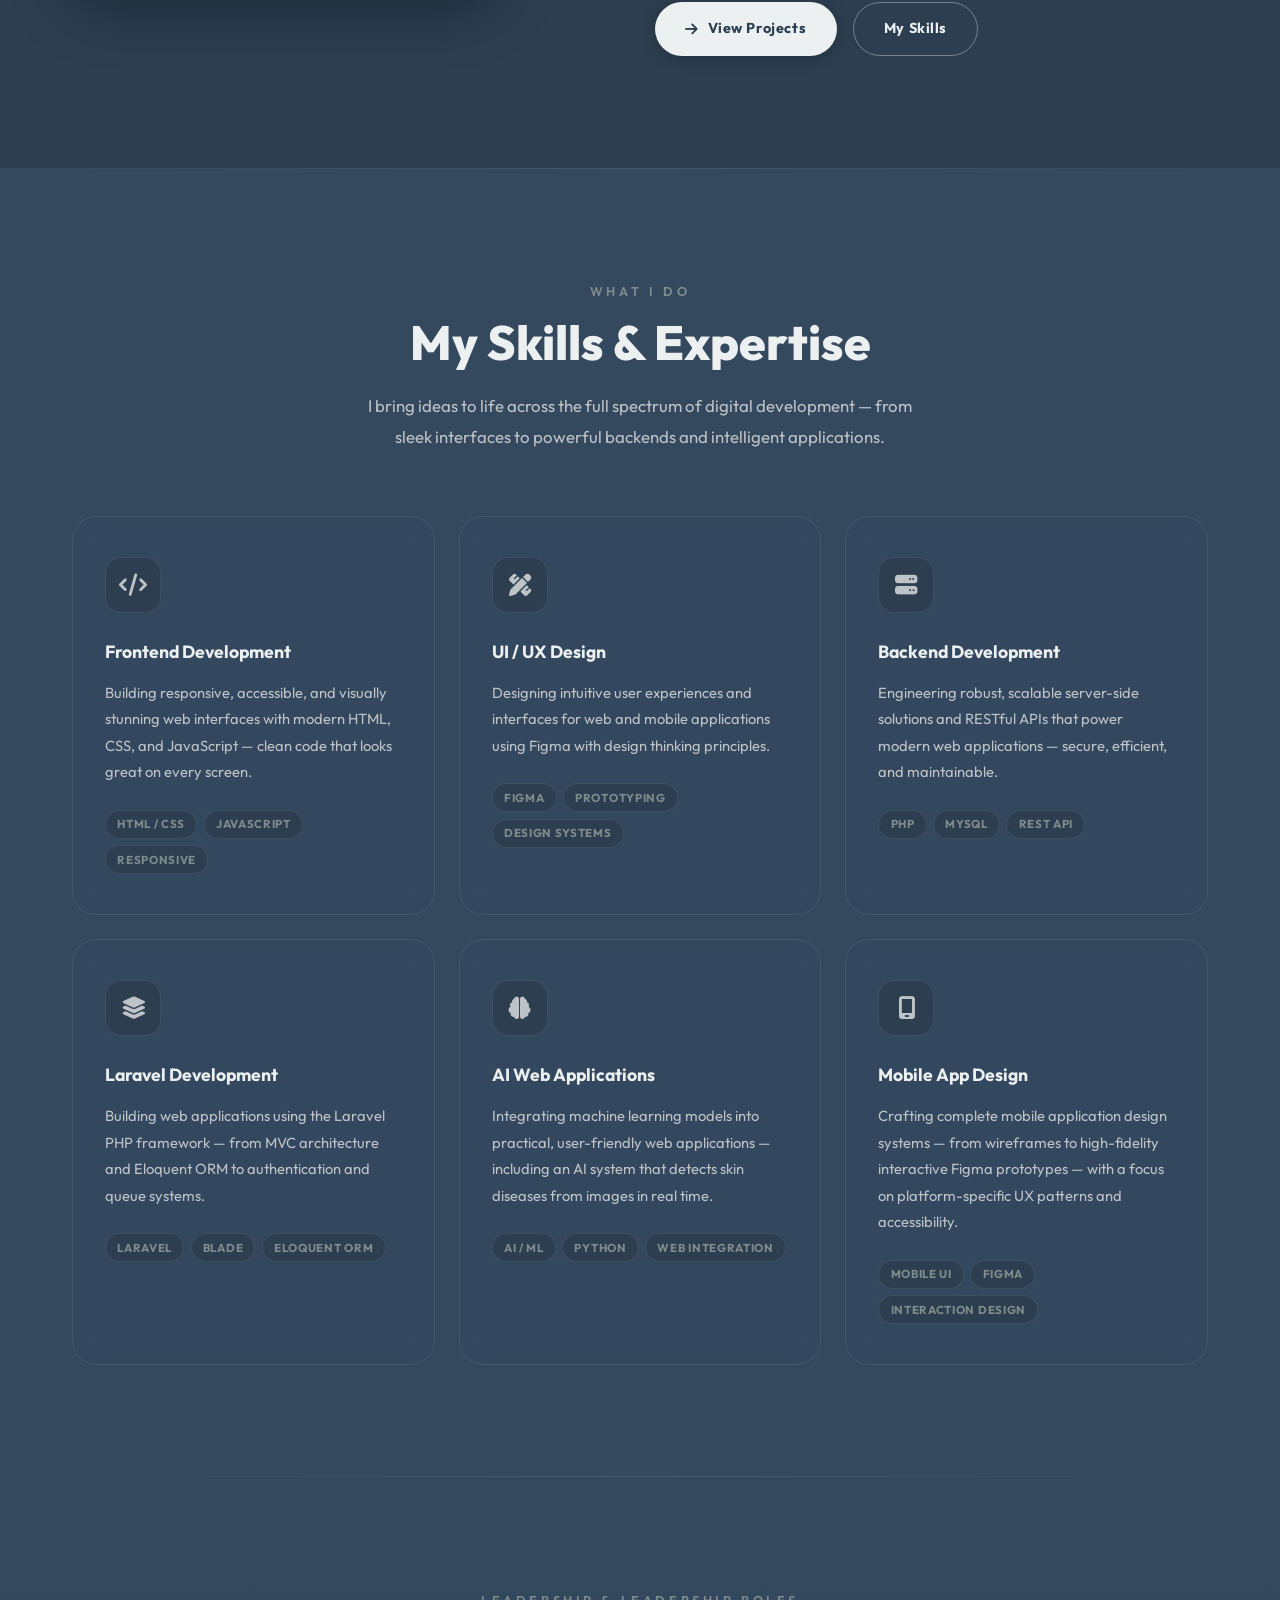
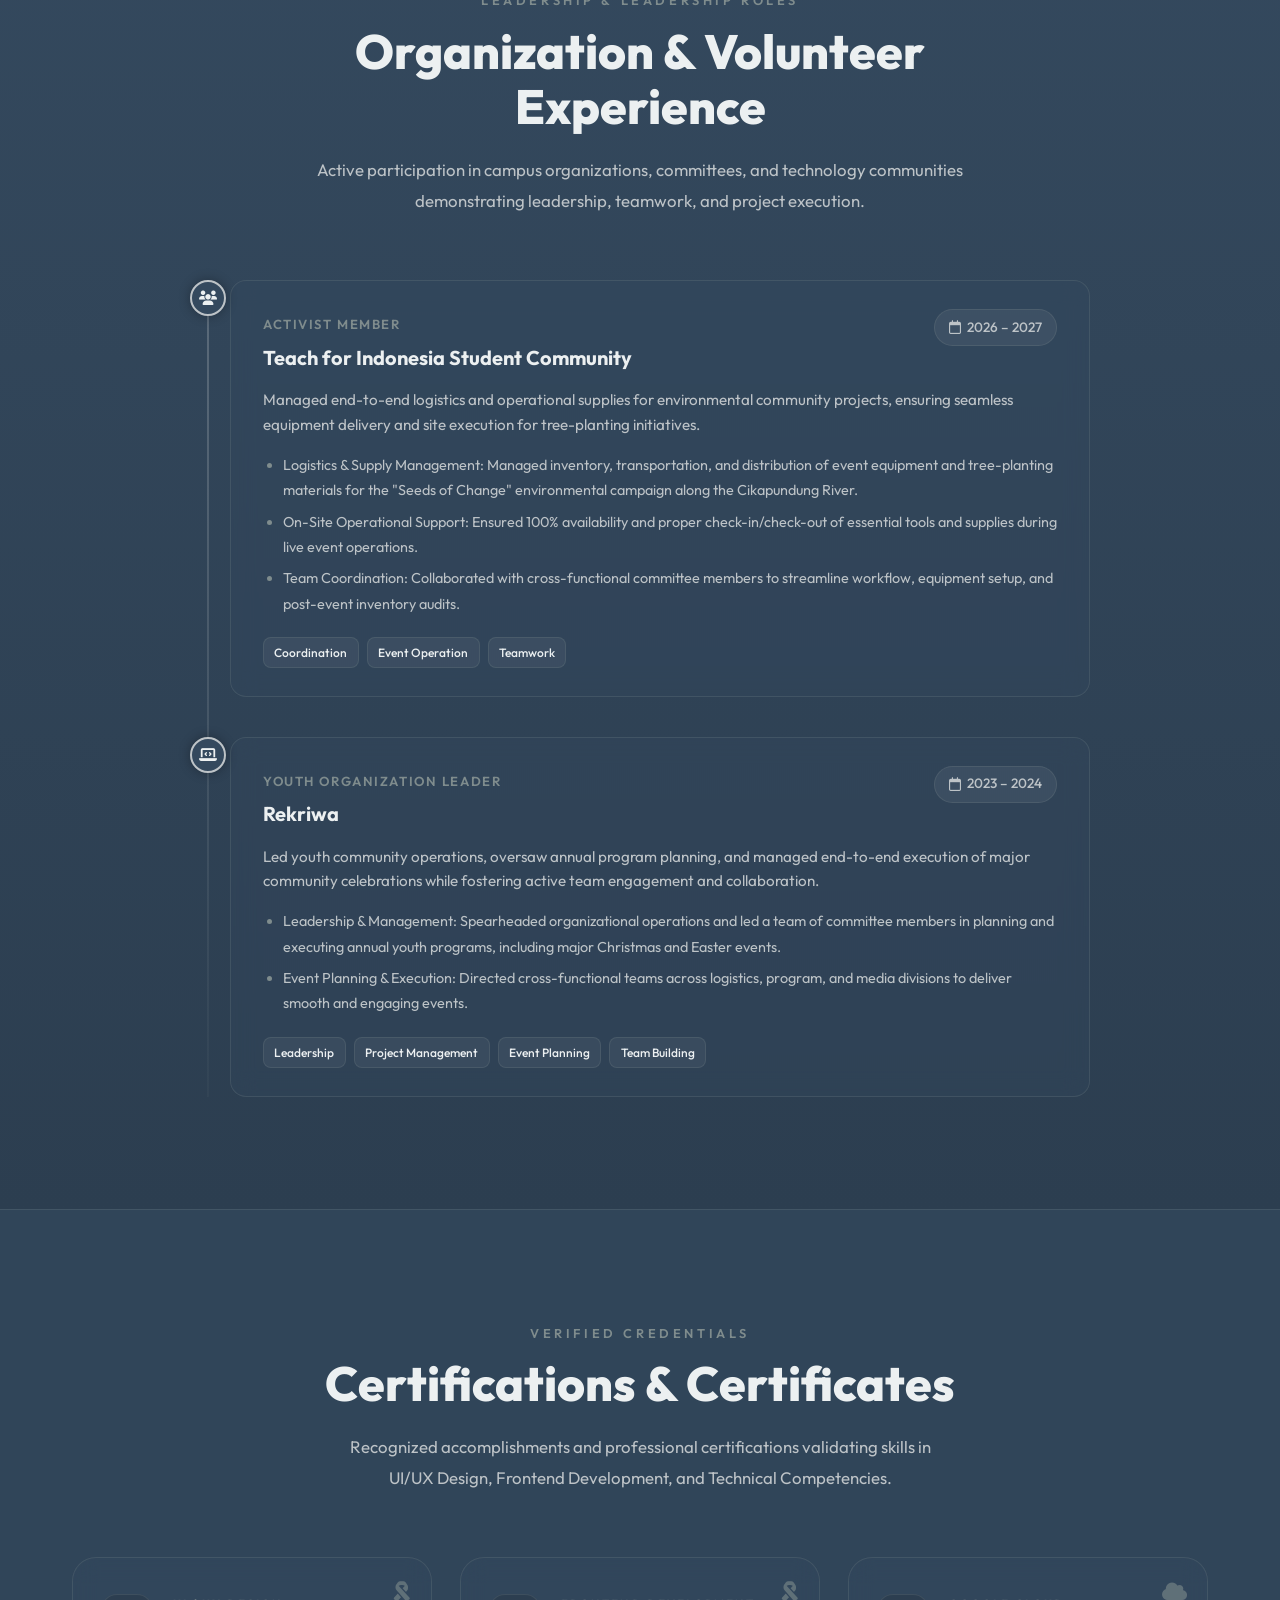
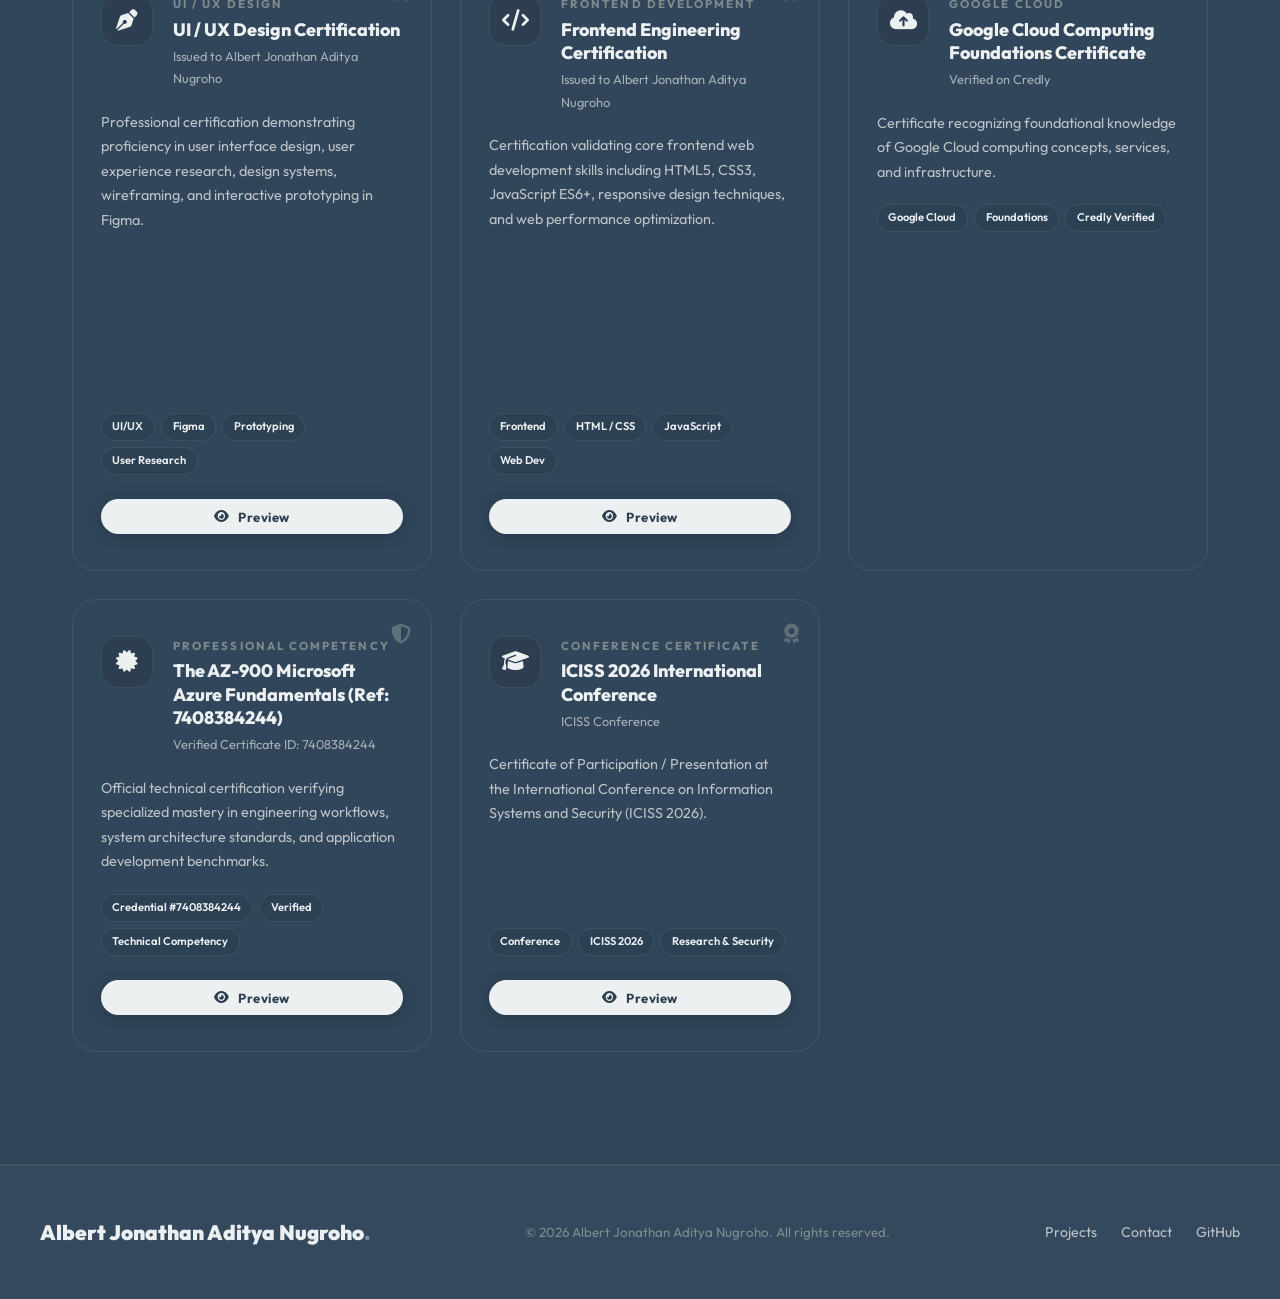
==== commit 851ac328: "feat: update portfolio metadata to include full name" ====
--- a/index.html
+++ b/index.html
@@ -6,9 +6,9 @@
   <meta name="viewport" content="width=device-width, initial-scale=1.0">
   <!-- SEO -->
   <meta name="description"
-    content="Portfolio of [Your Name] — Frontend Developer, UI/UX Designer, Backend Engineer, and AI Application Builder.">
+    content="Portfolio of Albert Jonathan Aditya Nugroho — Frontend Developer, UI/UX Designer, Backend Engineer, and AI Application Builder.">
   <meta name="keywords" content="frontend developer, UI/UX designer, Laravel, backend, portfolio, web developer">
-  <meta property="og:title" content="[Your Name] — Portfolio">
+  <meta property="og:title" content="Albert Jonathan Aditya Nugroho — Portfolio">
   <meta property="og:description" content="Frontend Developer, UI/UX Designer & Backend Engineer">
   <meta property="og:type" content="website">
   <title>Albert Jonathan Aditya Nugroho — Portfolio</title>
@@ -526,7 +526,7 @@
             </button>
           </div>
         </article>
-        
+
       </div><!-- /certifications-grid -->
     </div>
   </section>
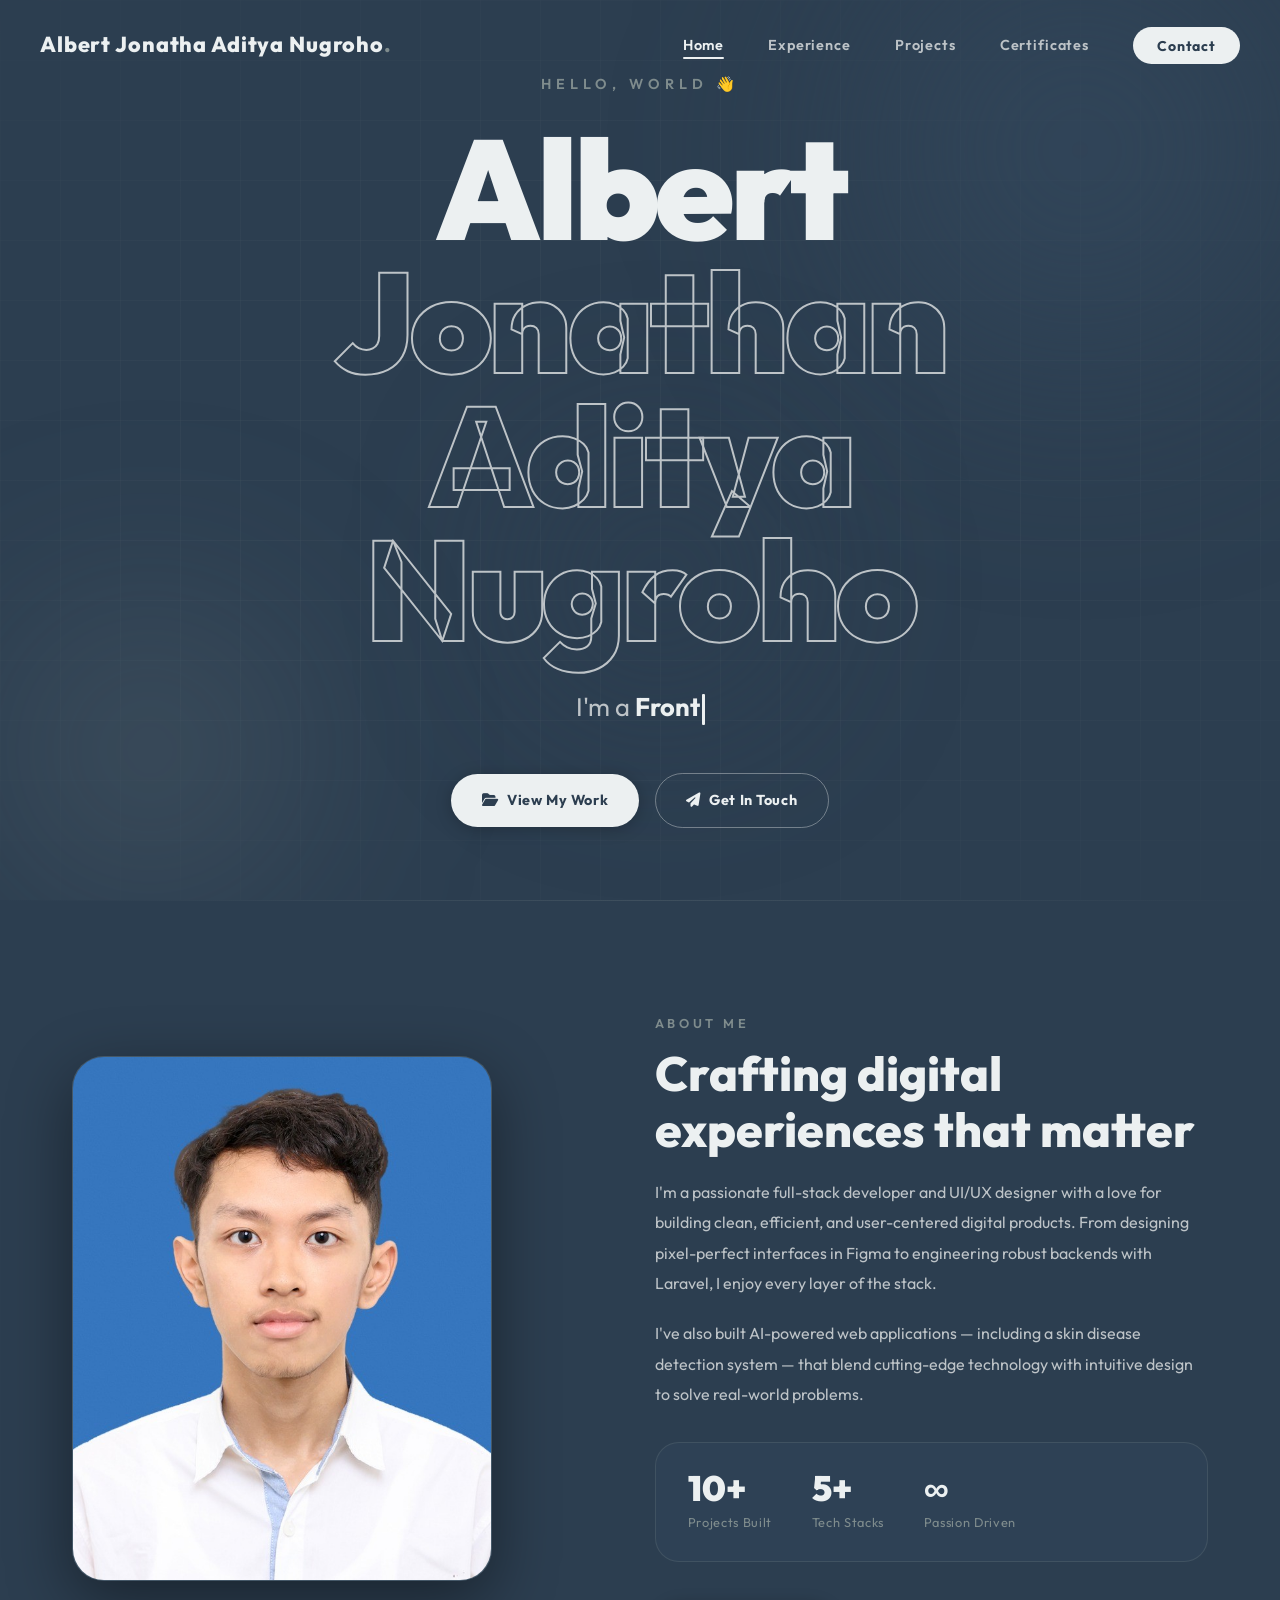
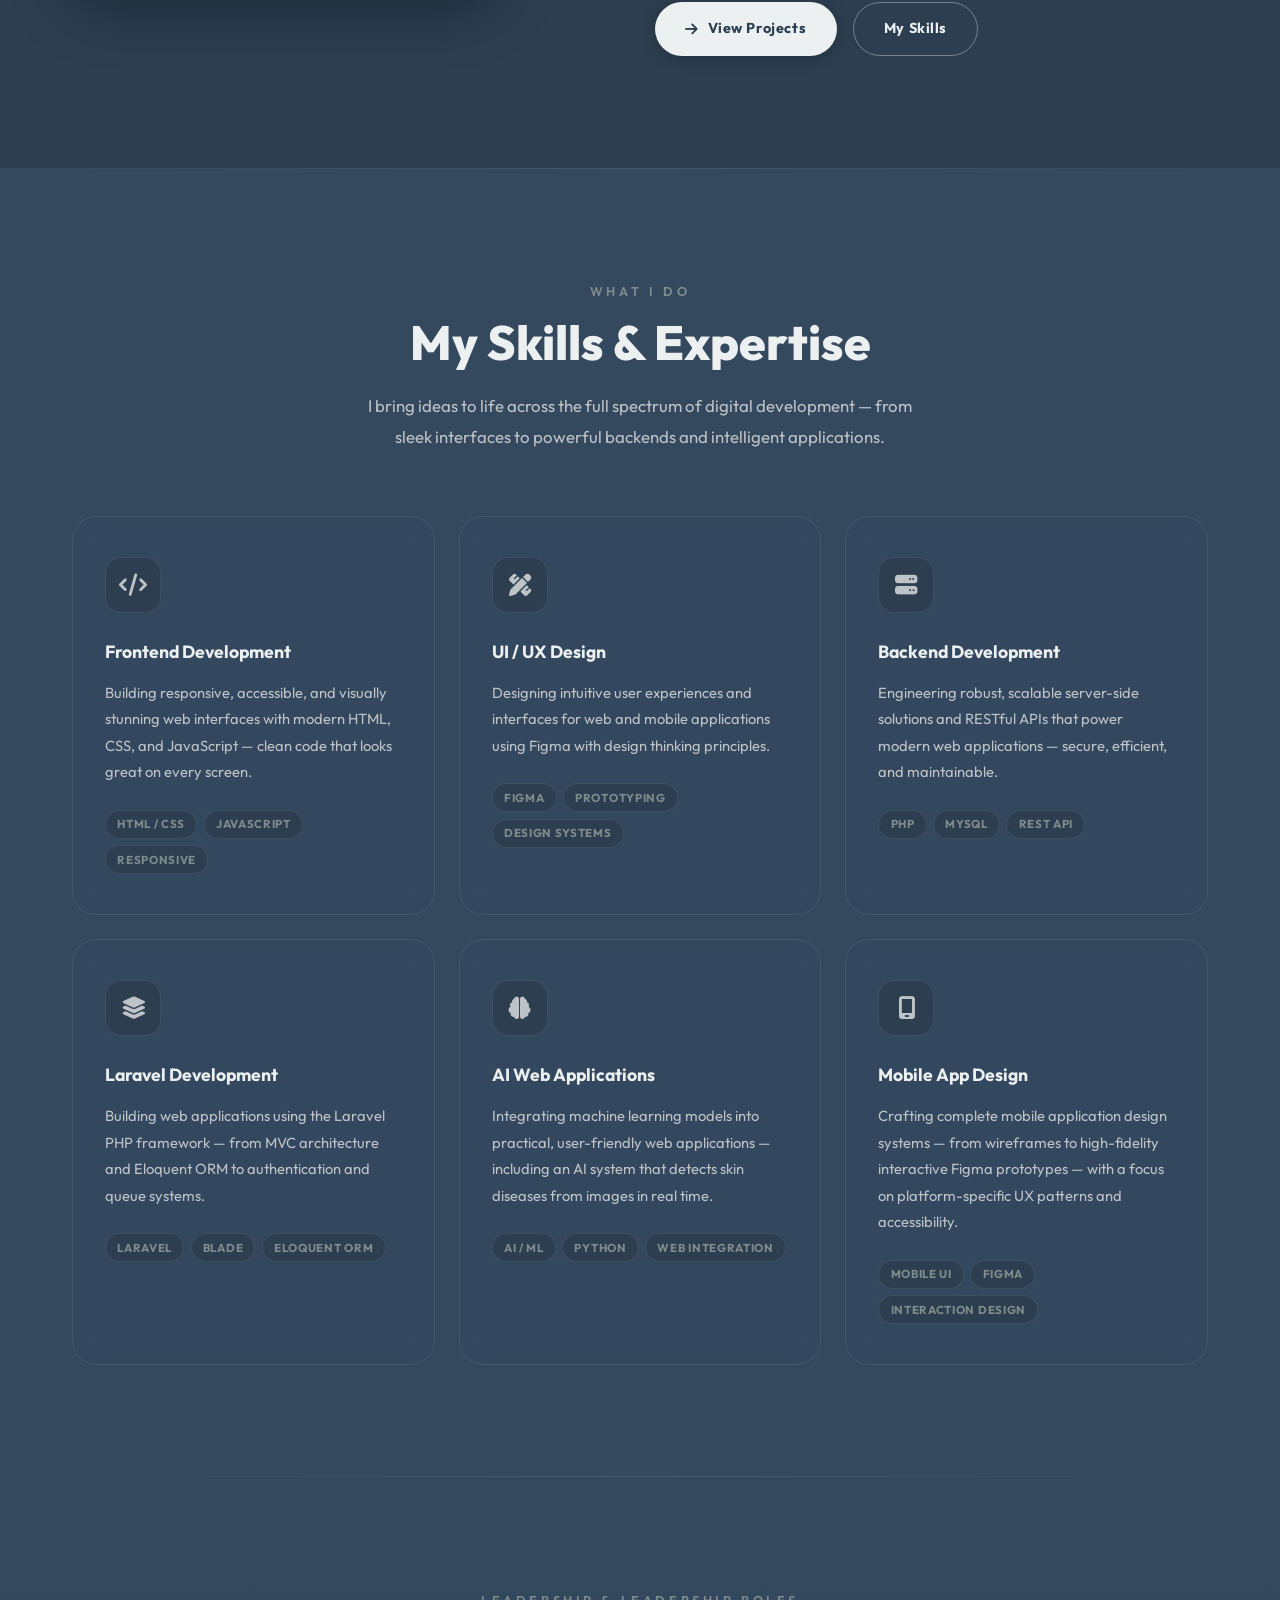
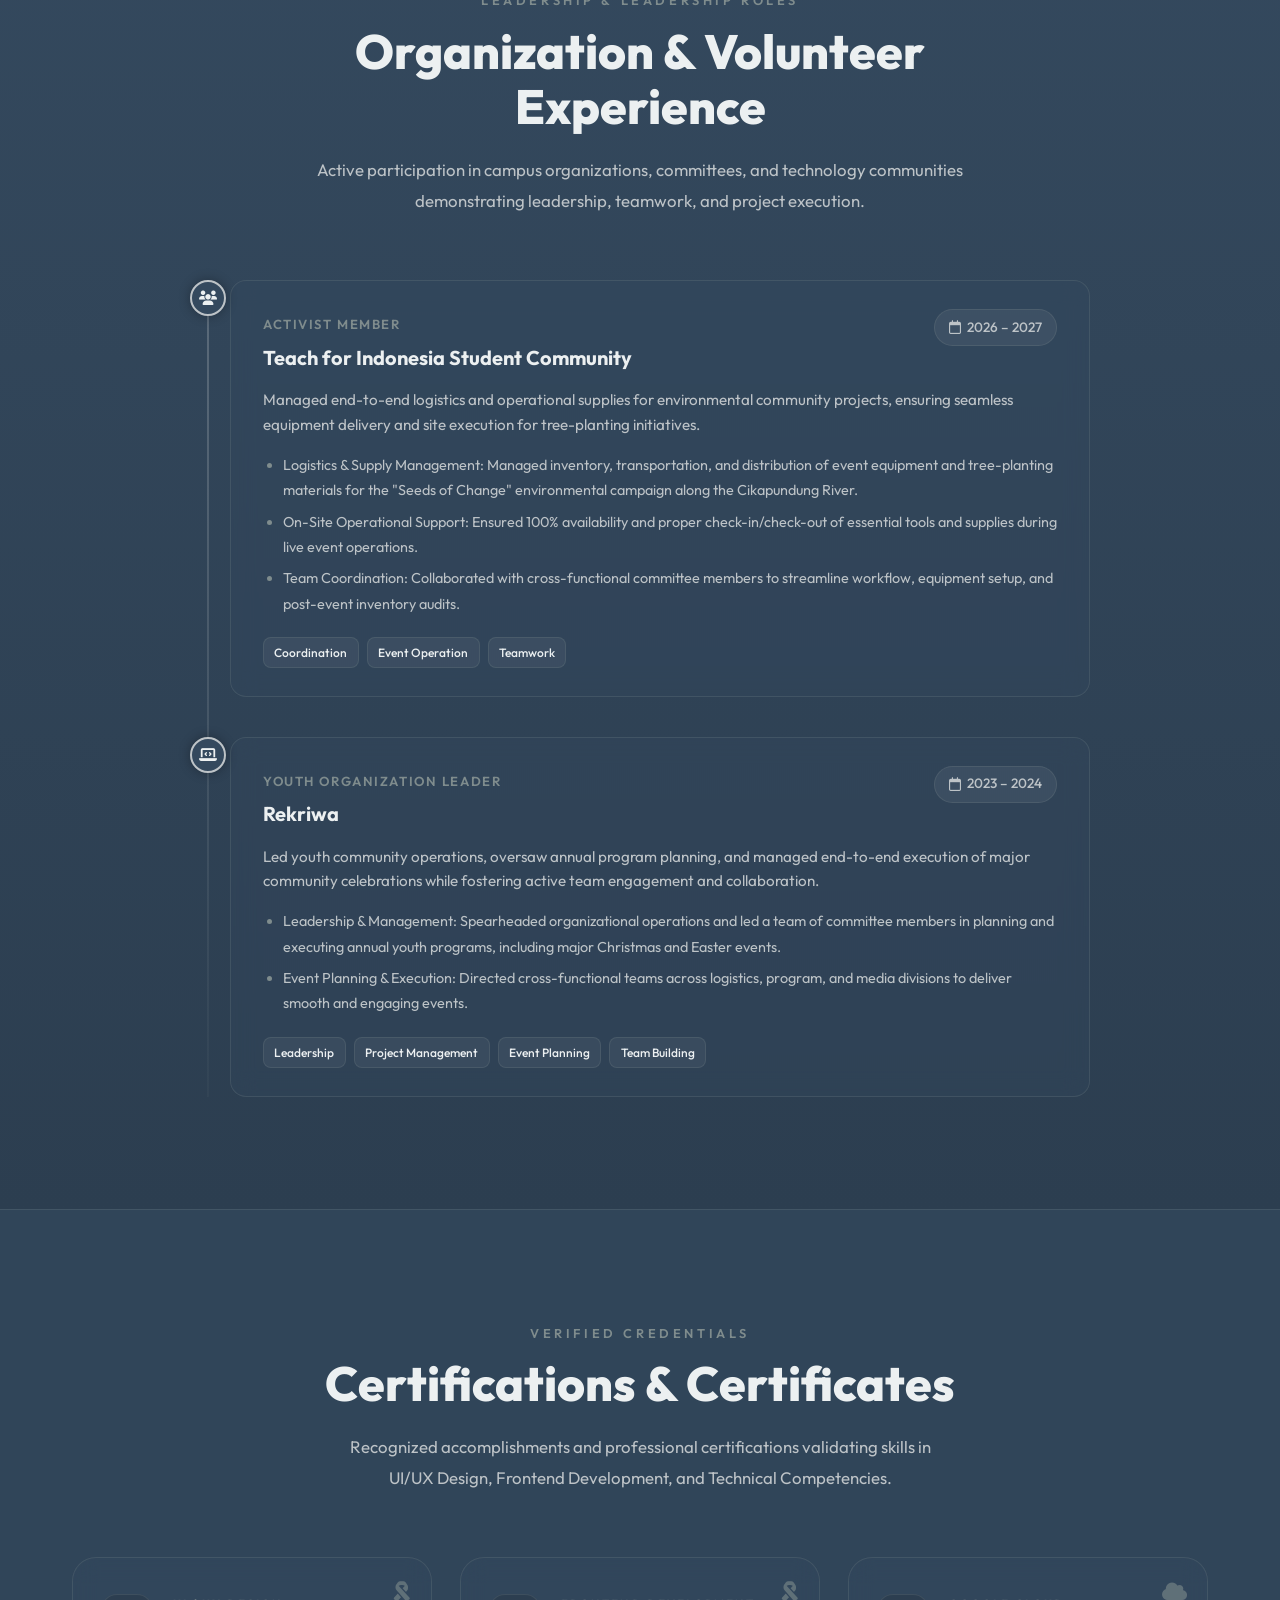
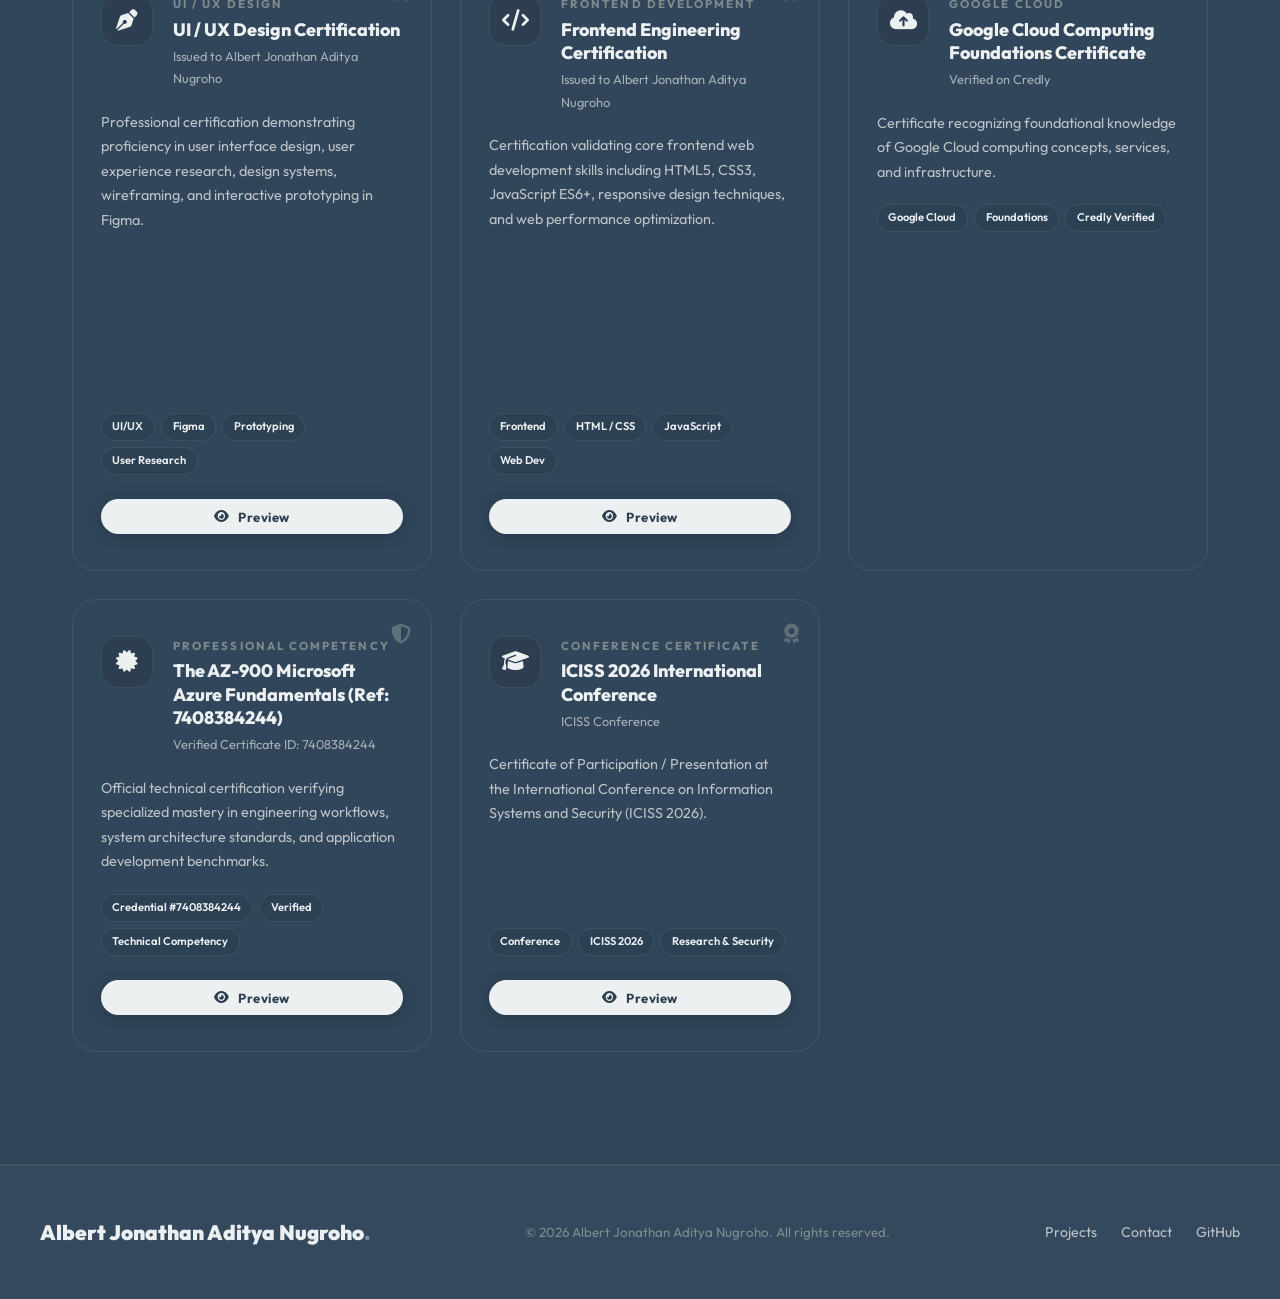
==== commit 579408f8: "feat: remove unnecessary whitespace before certificate preview modal" ====
--- a/index.html
+++ b/index.html
@@ -533,7 +533,6 @@
 
   <script type="text/javascript" async src="//cdn.credly.com/assets/utilities/embed.js"></script>
 
-
   <!-- CERTIFICATE PREVIEW MODAL -->
   <div class="cert-modal-backdrop" id="certModal" aria-hidden="true" role="dialog" aria-labelledby="modalTitle">
     <div class="cert-modal-container">
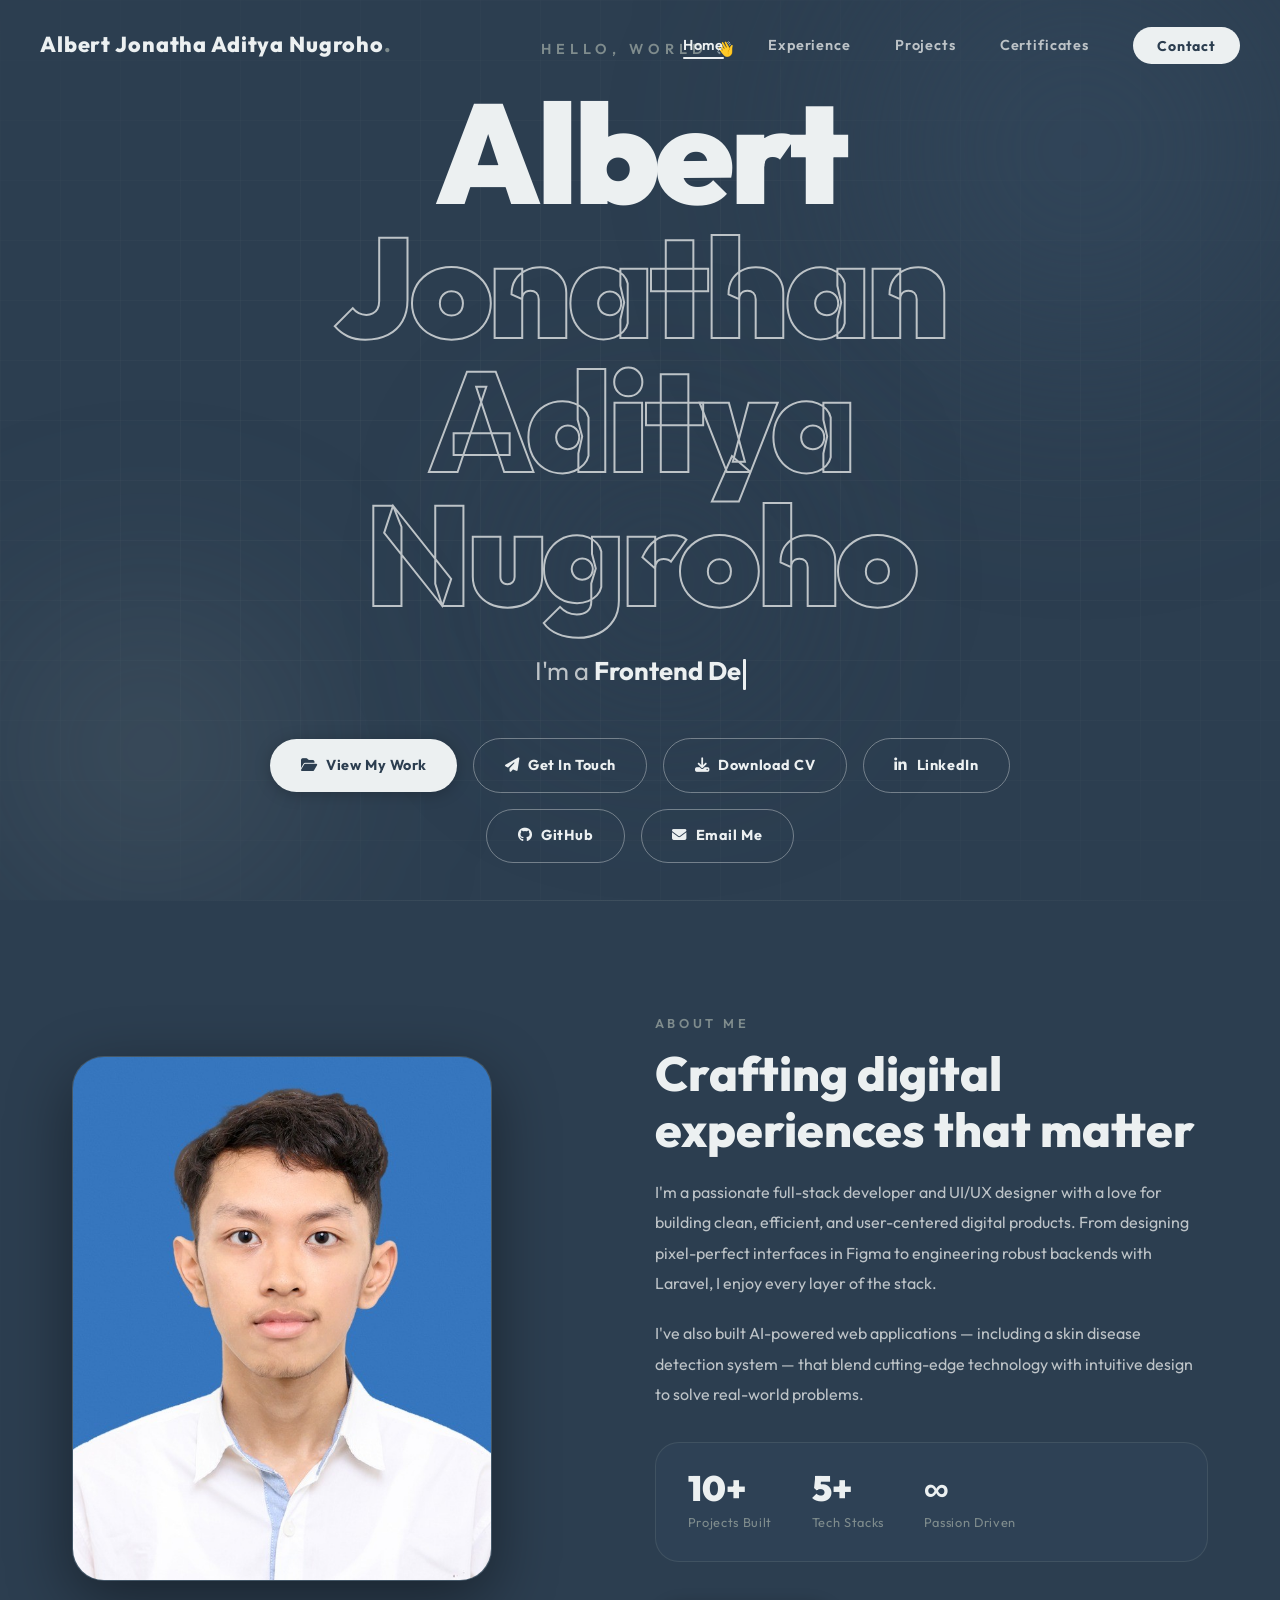
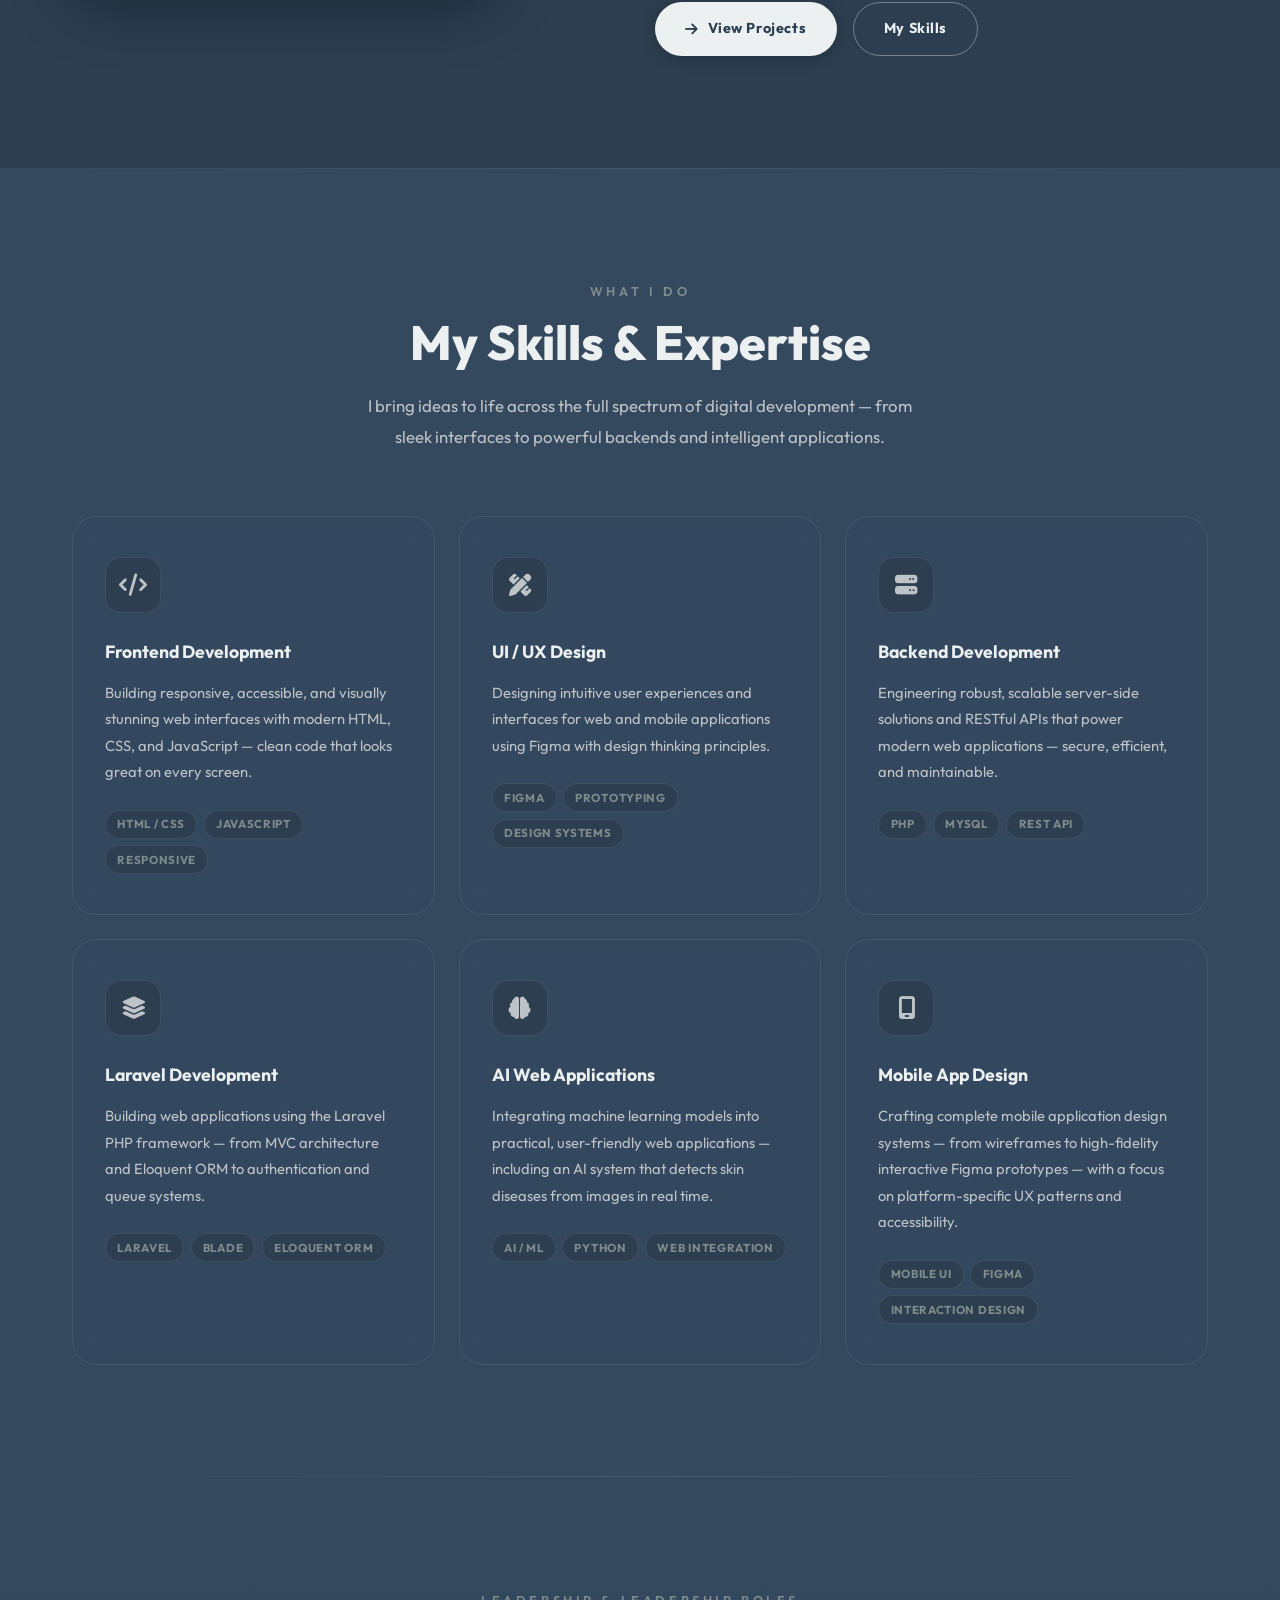
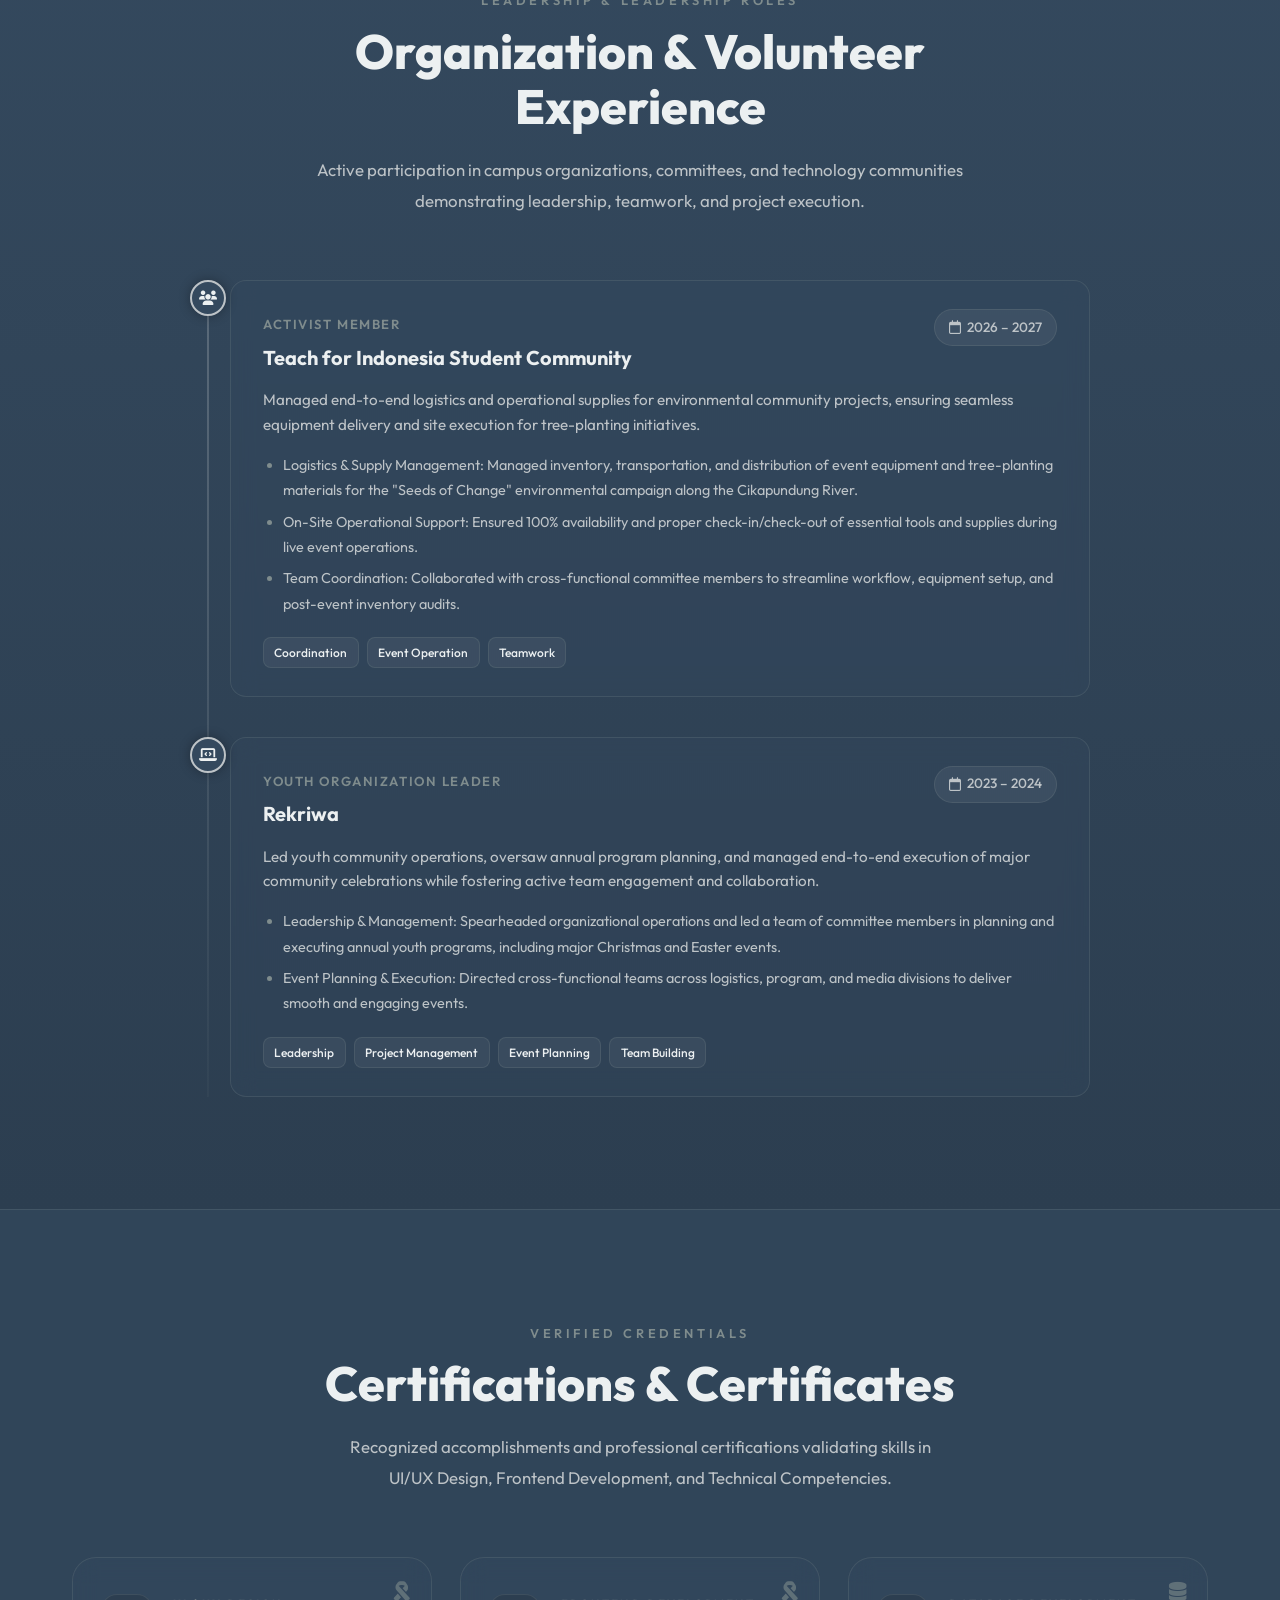
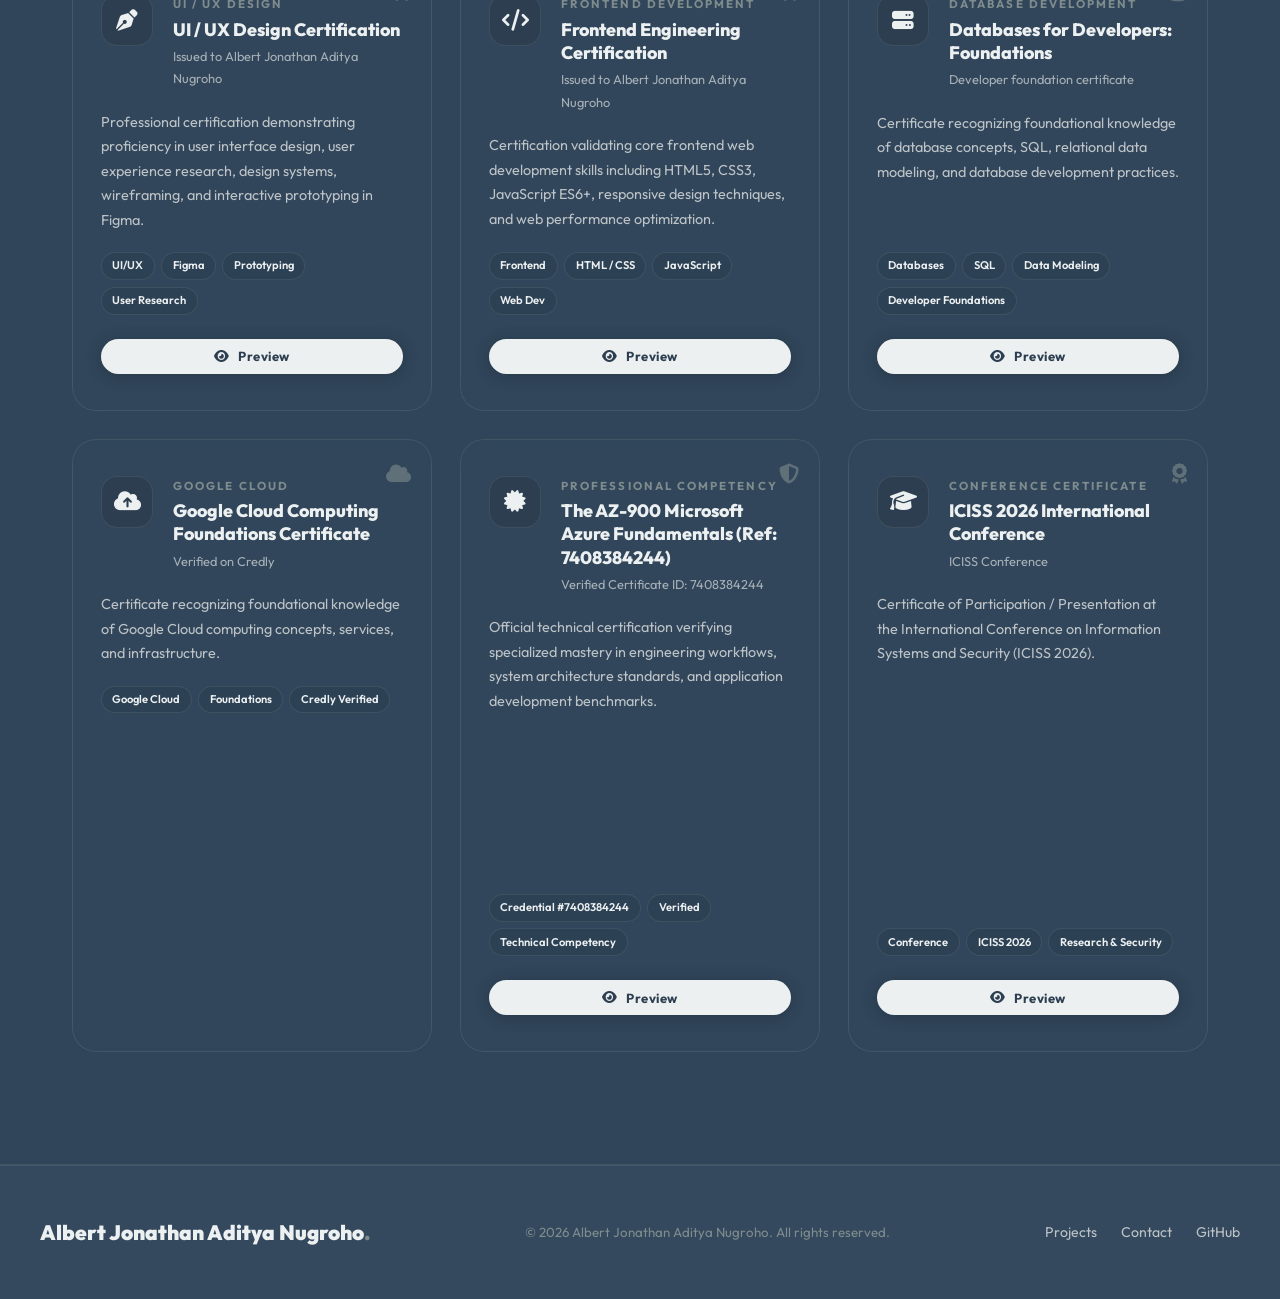
==== commit ffa6c088: "Add new project documentation and update existing project details - Added "Tim: Infinite Loopers" al" ====
--- a/index.html
+++ b/index.html
@@ -78,6 +78,24 @@
         <a href="contact.html" class="btn btn-secondary" id="hero-cta-contact">
           <i class="fa-solid fa-paper-plane" aria-hidden="true"></i>
           Get In Touch
+        </a>
+        <a href="CV/Albert Jonathan Aditya Nugroho - CV.pdf" class="btn btn-secondary" id="hero-cta-cv" download>
+          <i class="fa-solid fa-download" aria-hidden="true"></i>
+          Download CV
+        </a>
+        <a href="https://www.linkedin.com/in/albert-jonathan-b14086325/" class="btn btn-secondary"
+          id="hero-cta-linkedin" target="_blank" rel="noopener noreferrer">
+          <i class="fa-brands fa-linkedin-in" aria-hidden="true"></i>
+          LinkedIn
+        </a>
+        <a href="https://github.com/bebret" class="btn btn-secondary" id="hero-cta-github" target="_blank"
+          rel="noopener noreferrer">
+          <i class="fa-brands fa-github" aria-hidden="true"></i>
+          GitHub
+        </a>
+        <a href="mailto:ctalbertforwork@gmail.com" class="btn btn-secondary" id="hero-cta-email">
+          <i class="fa-solid fa-envelope" aria-hidden="true"></i>
+          Email Me
         </a>
       </div>
     </div>
@@ -433,7 +451,41 @@
           </div>
         </article>
 
-        <!-- 3. Google Cloud Computing Foundations Certificate -->
+        <!-- 3. Databases for Developers: Foundations Certificate -->
+        <article class="cert-card reveal delay-3" role="listitem">
+          <div class="cert-badge-top" aria-hidden="true">
+            <i class="fa-solid fa-database"></i>
+          </div>
+          <div class="cert-header-content">
+            <div class="cert-icon" aria-hidden="true">
+              <i class="fa-solid fa-server"></i>
+            </div>
+            <div class="cert-meta">
+              <span class="cert-category">Database Development</span>
+              <h3 class="cert-title">Databases for Developers: Foundations</h3>
+              <p class="cert-issuer">Developer foundation certificate</p>
+            </div>
+          </div>
+          <p class="cert-desc">
+            Certificate recognizing foundational knowledge of database concepts, SQL, relational data modeling, and
+            database development practices.
+          </p>
+          <div class="cert-tags">
+            <span class="cert-tag">Databases</span>
+            <span class="cert-tag">SQL</span>
+            <span class="cert-tag">Data Modeling</span>
+            <span class="cert-tag">Developer Foundations</span>
+          </div>
+          <div class="cert-actions">
+            <button class="btn btn-primary btn-sm open-cert-modal"
+              data-pdf="Certificate/Databases for Developers Foundations.pdf"
+              data-title="Databases for Developers: Foundations">
+              <i class="fa-solid fa-eye" aria-hidden="true"></i> Preview
+            </button>
+          </div>
+        </article>
+
+        <!-- 4. Google Cloud Computing Foundations Certificate -->
         <article class="cert-card cert-card-credly reveal delay-3" role="listitem">
           <div class="cert-badge-top" aria-hidden="true">
             <i class="fa-solid fa-cloud"></i>
@@ -463,7 +515,7 @@
           </div>
         </article>
 
-        <!-- 4. Certification ID: Cert7408384244 -->
+        <!-- 5. Certification ID: Cert7408384244 -->
         <article class="cert-card reveal delay-3" role="listitem">
           <div class="cert-badge-top" aria-hidden="true">
             <i class="fa-solid fa-shield-halved"></i>
@@ -495,7 +547,7 @@
           </div>
         </article>
 
-        <!-- 5. ICISS 2026 E-Certificate -->
+        <!-- 6. ICISS 2026 E-Certificate -->
         <article class="cert-card reveal delay-1" role="listitem">
           <div class="cert-badge-top" aria-hidden="true">
             <i class="fa-solid fa-award"></i>
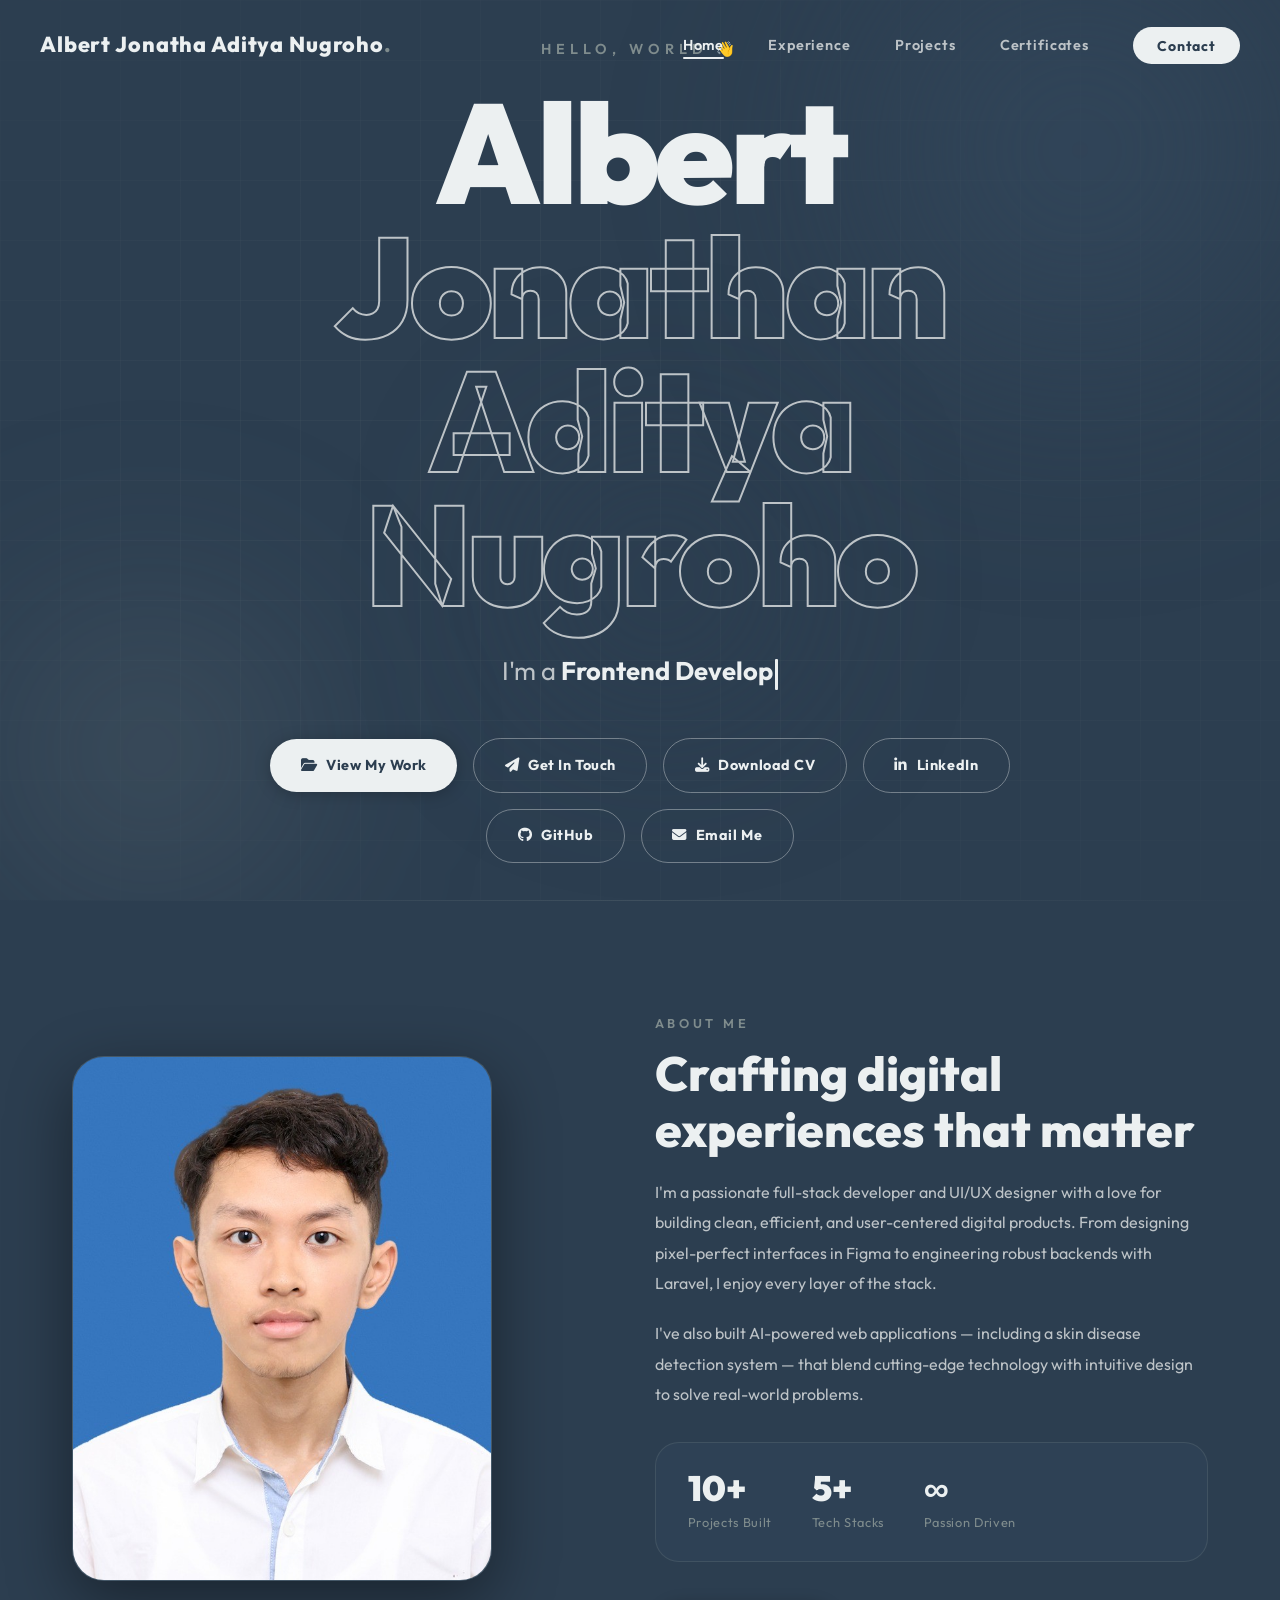
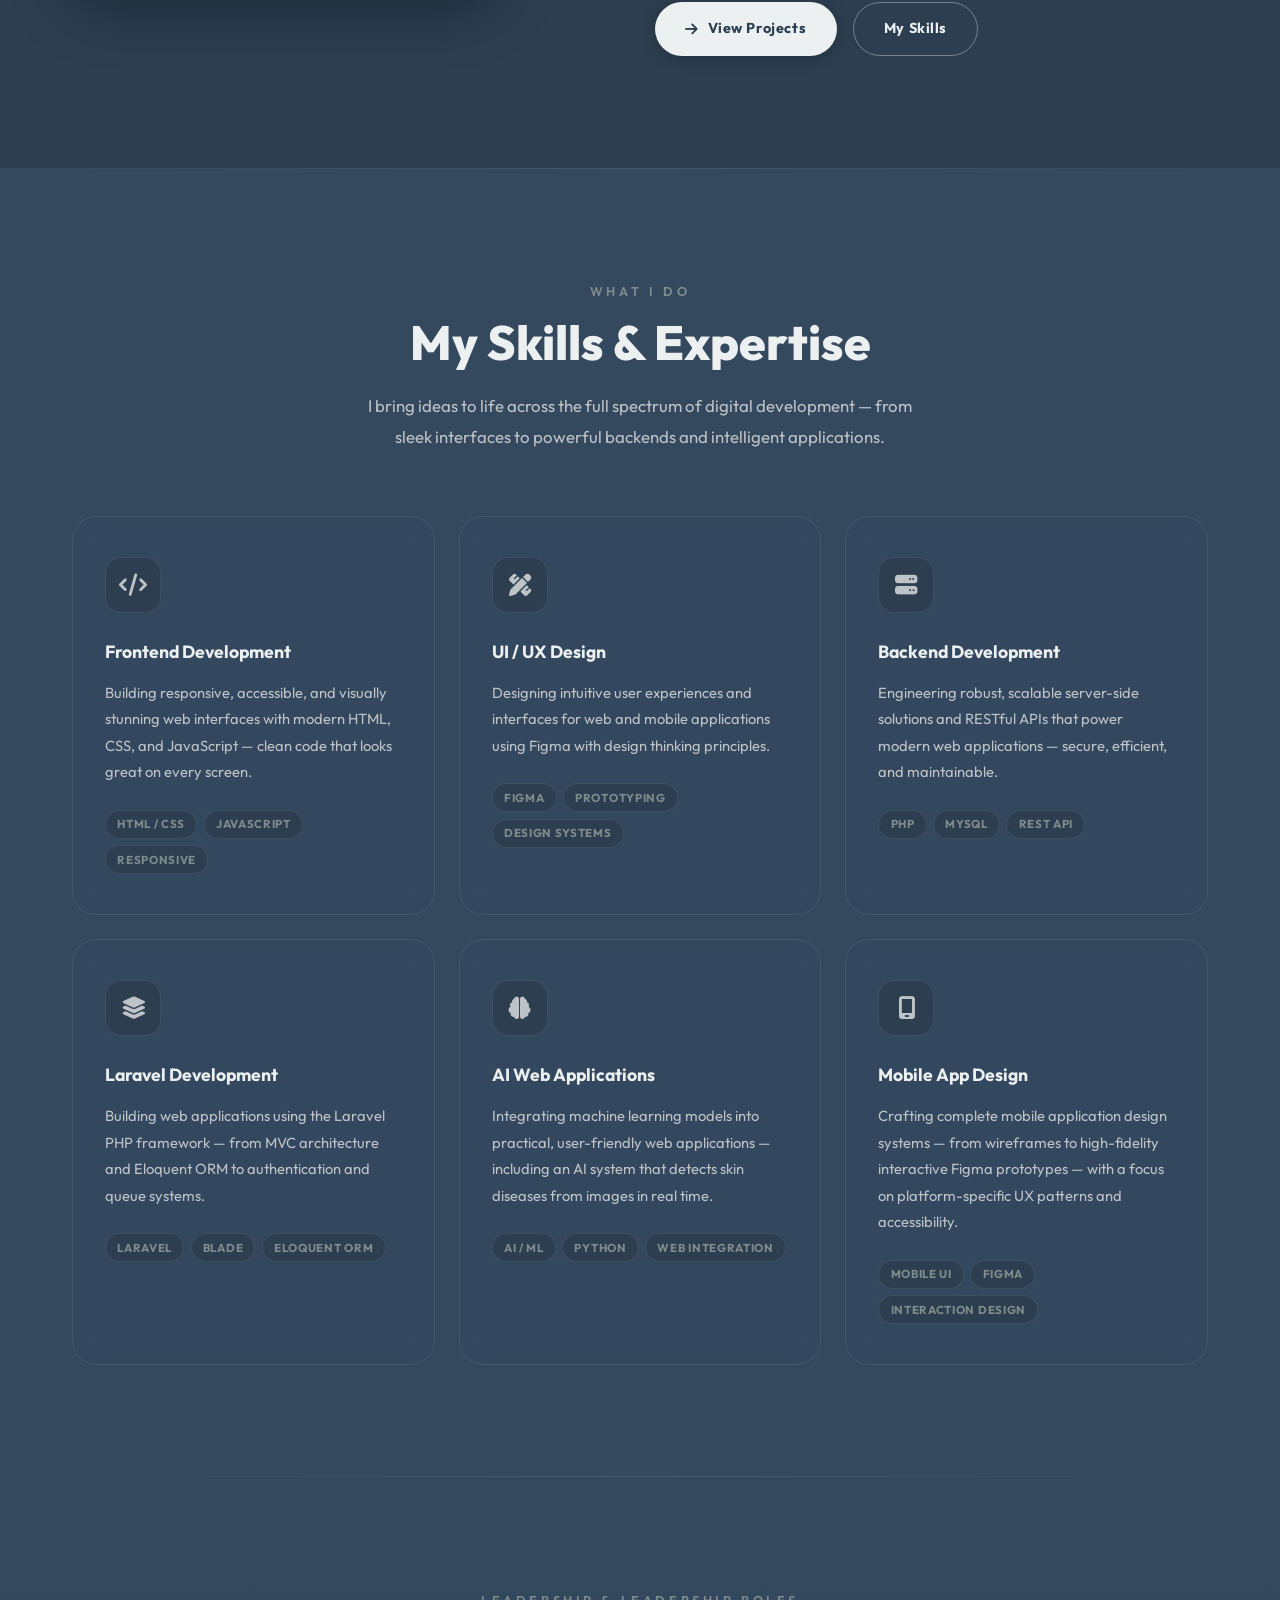
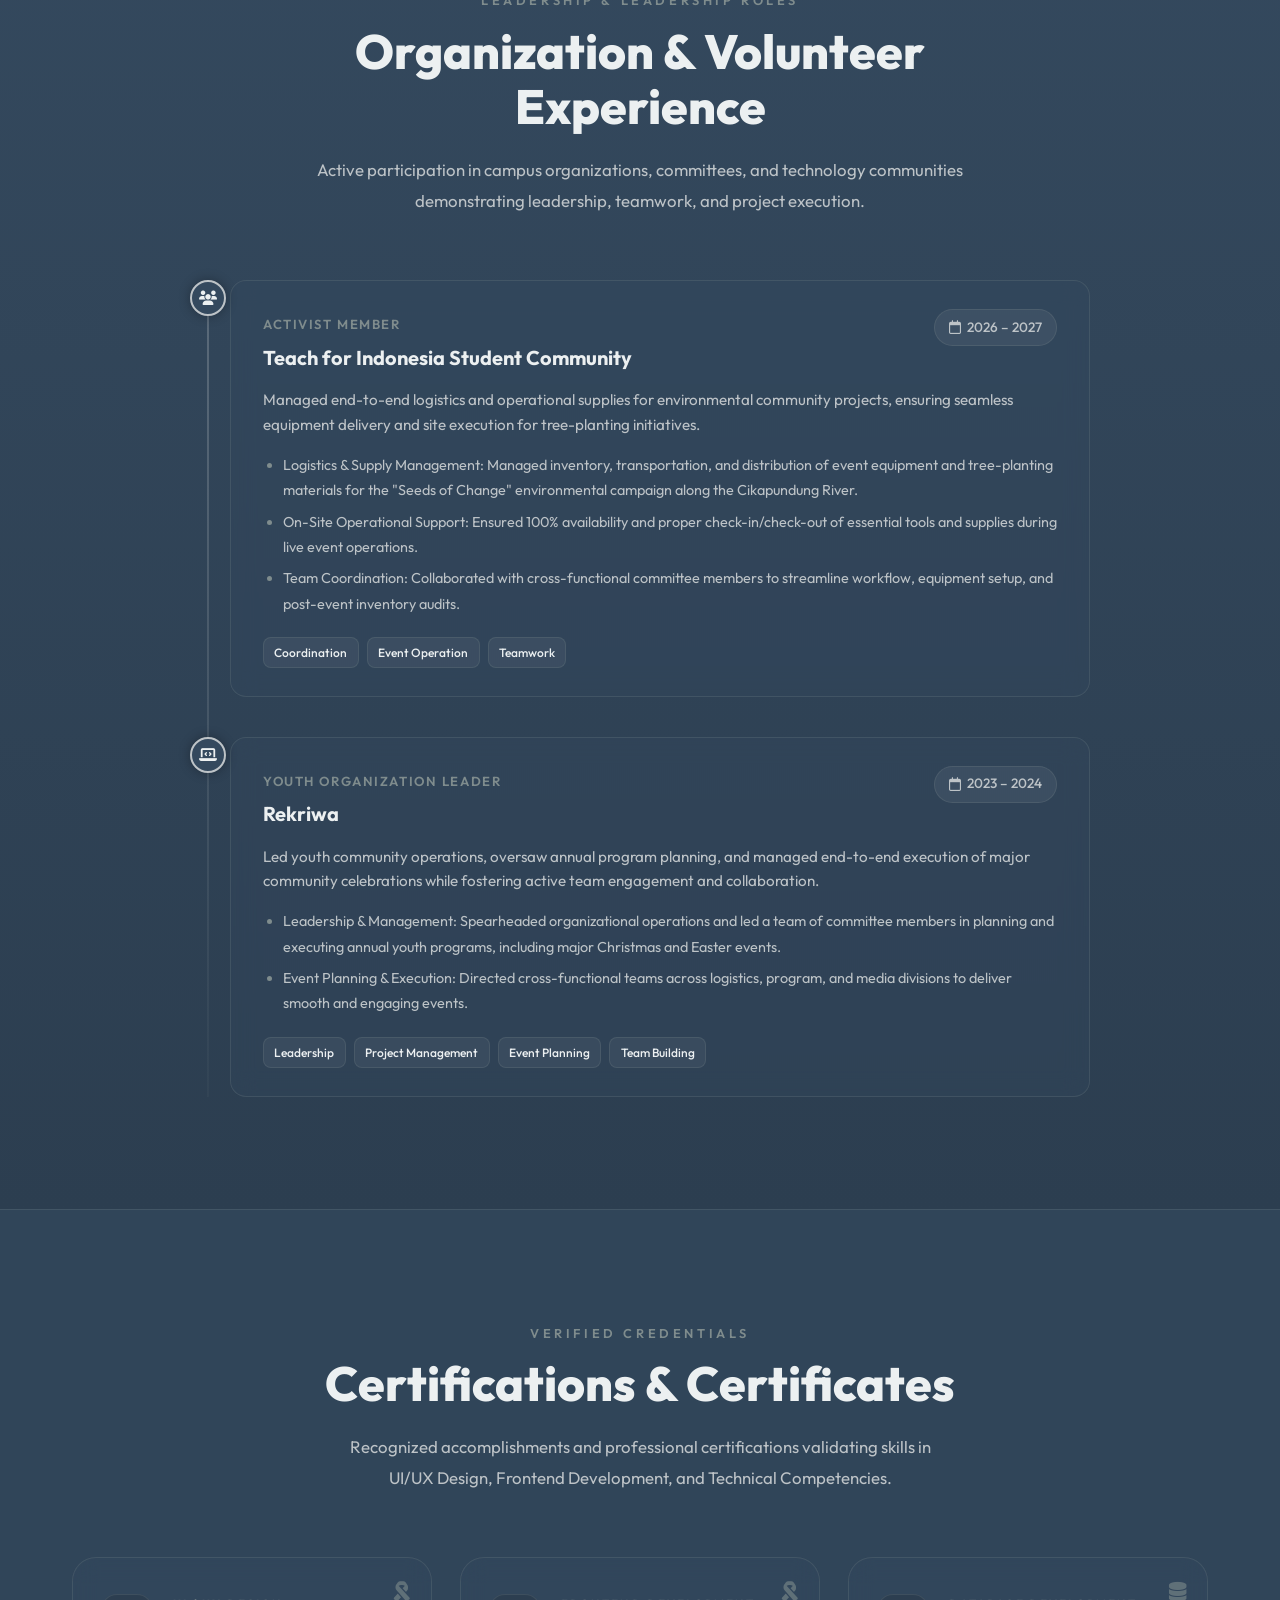
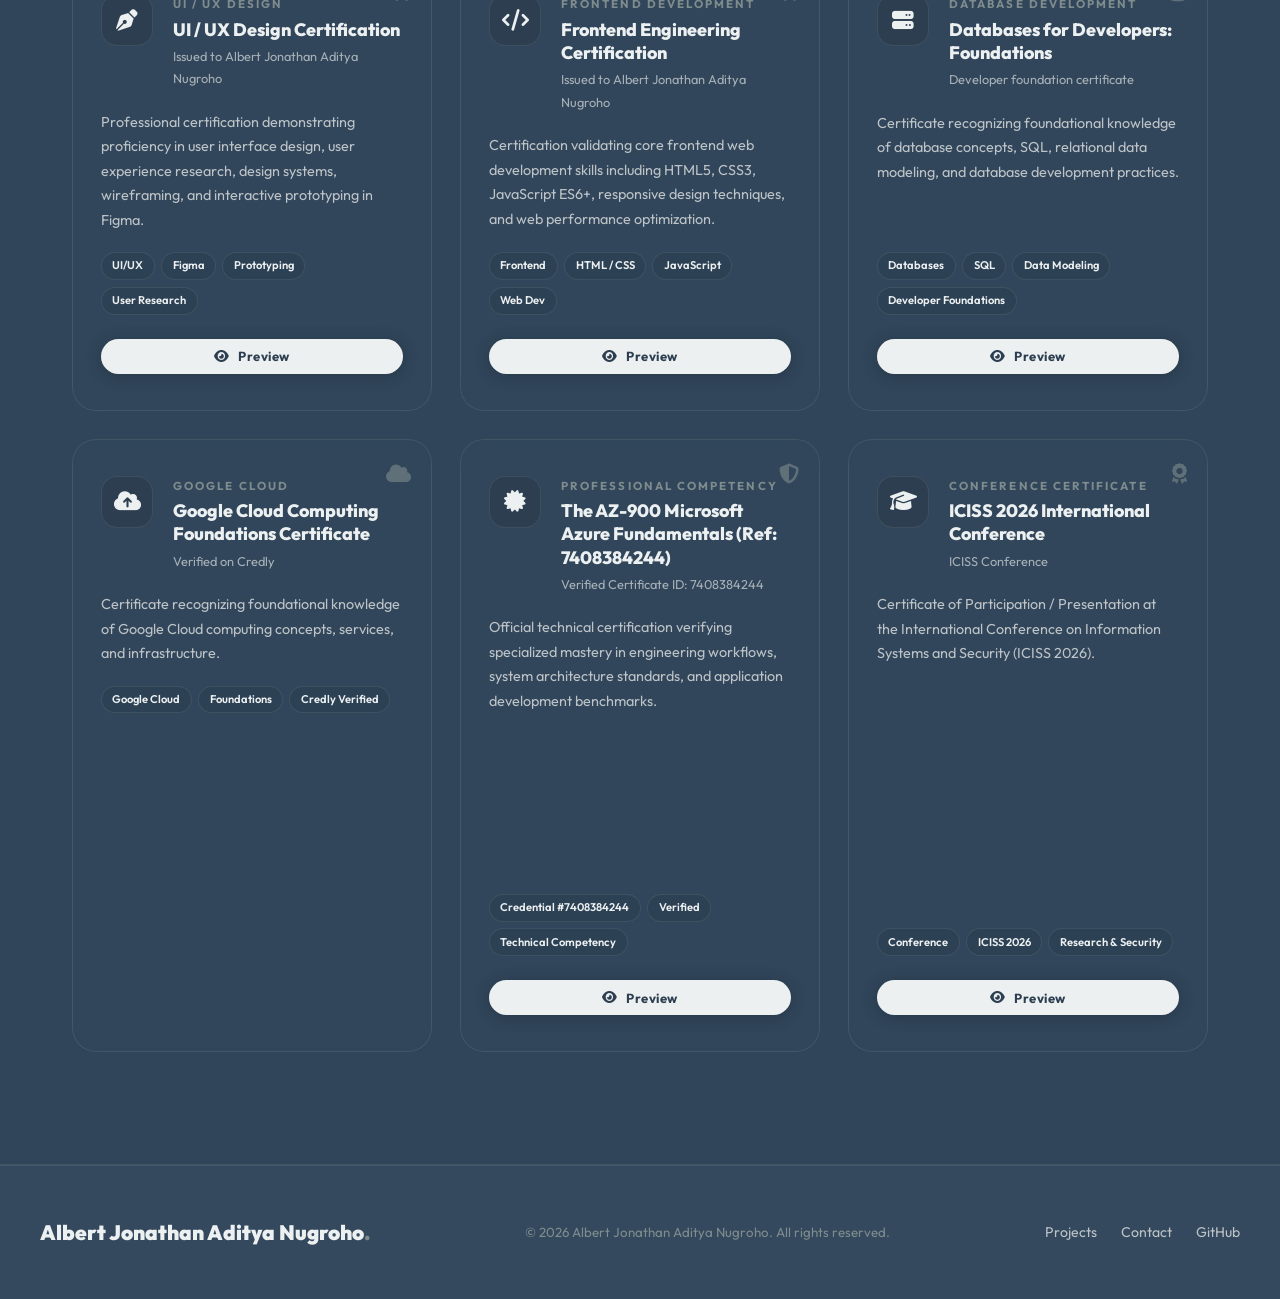
==== commit db224662: "Refactor code structure for improved readability and maintainability" ====
--- a/index.html
+++ b/index.html
@@ -79,7 +79,7 @@
           <i class="fa-solid fa-paper-plane" aria-hidden="true"></i>
           Get In Touch
         </a>
-        <a href="CV/Albert Jonathan Aditya Nugroho - CV.pdf" class="btn btn-secondary" id="hero-cta-cv" download>
+        <a href="CV Albert Jonathan Aditya Nugroho.pdf" class="btn btn-secondary" id="hero-cta-cv" download>
           <i class="fa-solid fa-download" aria-hidden="true"></i>
           Download CV
         </a>
